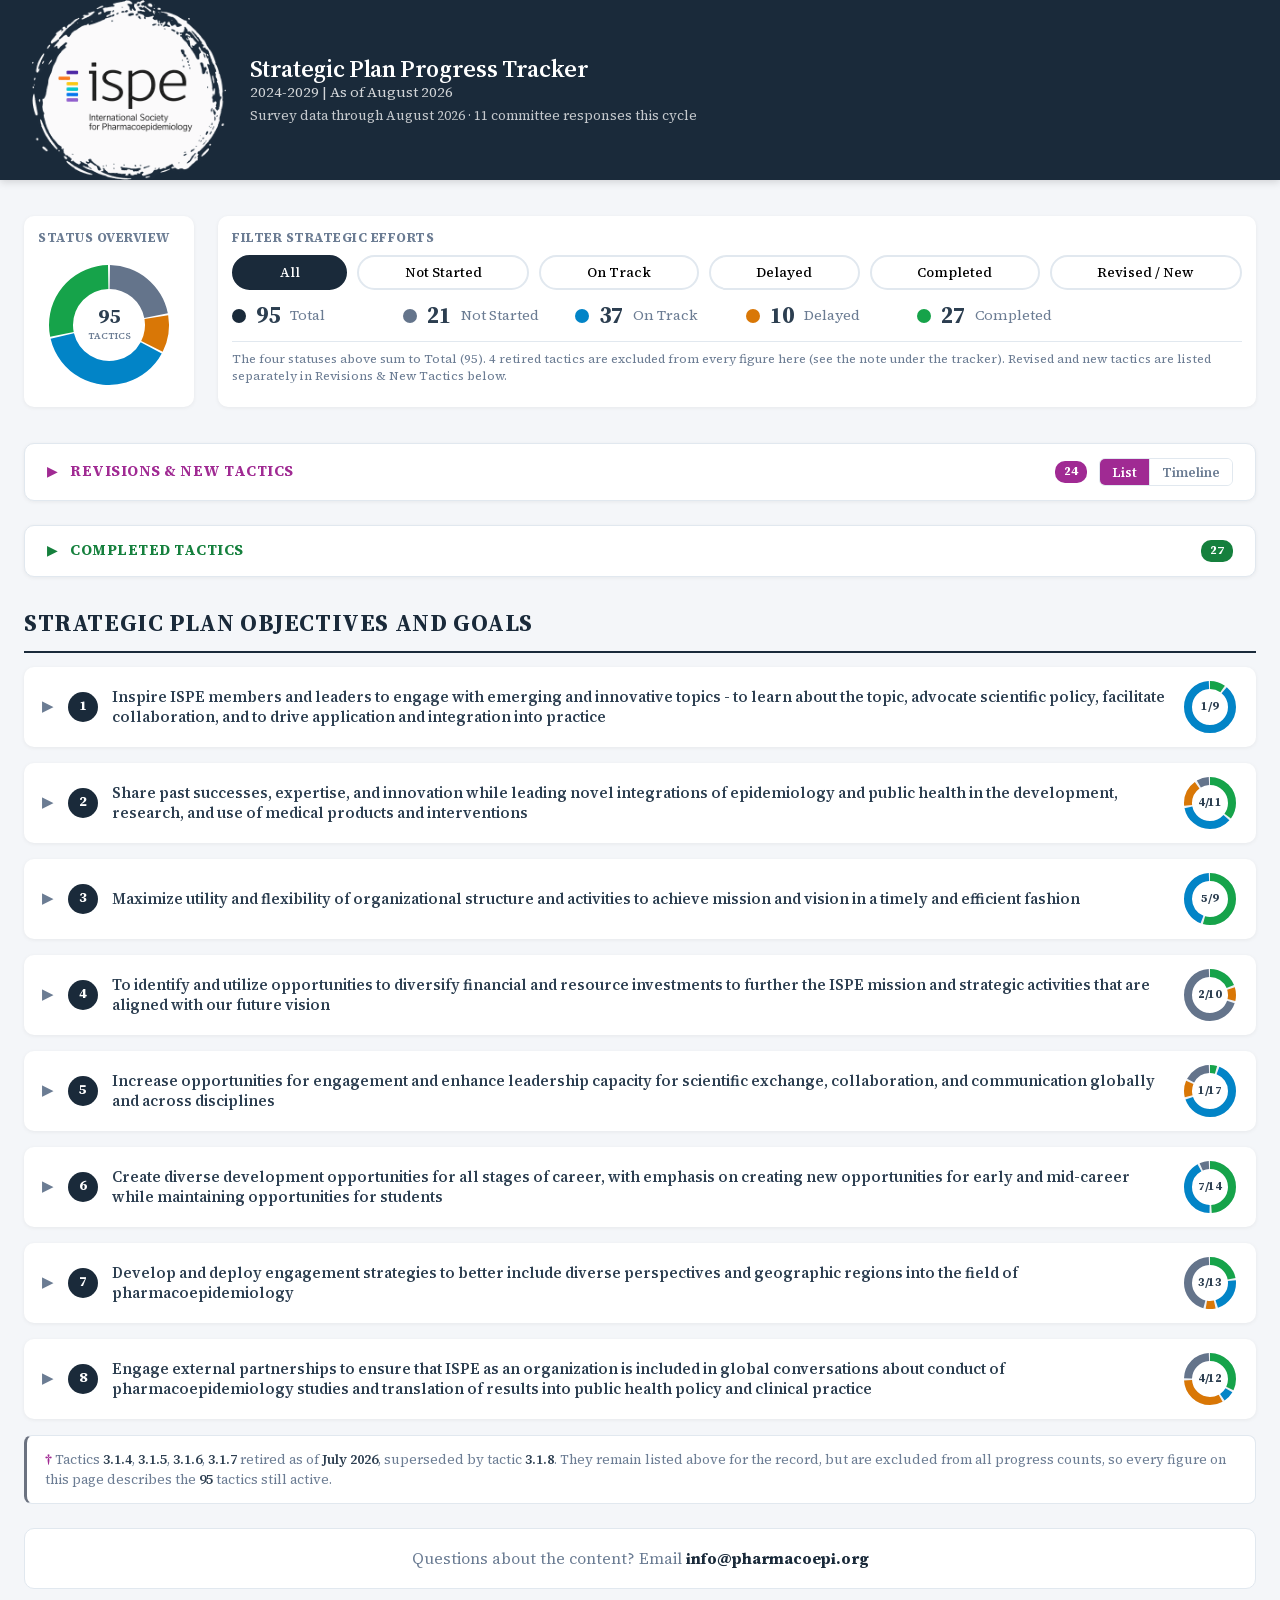
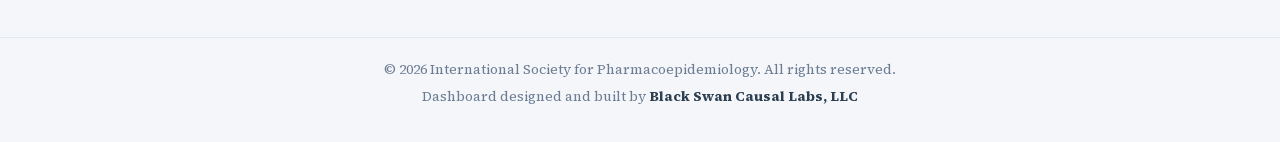
==== index.html @ 8d4cb42e "Reviewer feedback: say "tactics", and stop listing Revised / New as a status Two changes from Daniel" ====
<!DOCTYPE html>
<html lang="en">
<head>
<meta charset="UTF-8">
<meta name="viewport" content="width=device-width, initial-scale=1.0">
<script>
  // Embedded-context detection, deliberately inline and before the stylesheet
  // so the embedded layout never flashes as sticky on first paint.
  //
  // Inside an iframe, position:sticky pins to the IFRAME's viewport rather than
  // the host page. The header plus filter row are ~335px, which is over half of
  // a typical 600px CMS embed — the reader would scroll a ~265px slot with the
  // chrome frozen above it, and hit a scrollbar-inside-a-scrollbar. When
  // embedded we let the page flow normally and let the host page scroll.
  try {
    if (window.self !== window.top) document.documentElement.classList.add('is-embedded');
  } catch (e) {
    // Cross-origin access threw, which itself means we are framed.
    document.documentElement.classList.add('is-embedded');
  }
</script>
<title>ISPE Strategic Plan Progress Tracker</title>
<style>
  /* Source Serif 4 — self-hosted, SIL OFL 1.1 (see fonts/LICENSE.txt).
     Variable weight 400-700 in a single file per subset. Declared with
     unicode-range so the browser fetches latin-ext only if an accented
     character actually appears; current plan content is pure ASCII, so only
     the latin file (119 KB) is ever requested.
     font-display:swap — headings paint immediately in the fallback serif and
     reflow once loaded, rather than blocking first paint. */
  @font-face {
    font-family: 'Source Serif 4';
    font-style: normal;
    font-weight: 400 700;
    font-display: swap;
    src: url('fonts/source-serif-4-latin.woff2') format('woff2');
    unicode-range: U+0000-00FF, U+0131, U+0152-0153, U+02BB-02BC, U+02C6, U+02DA, U+02DC, U+0304, U+0308, U+0329, U+2000-206F, U+20AC, U+2122, U+2191, U+2193, U+2212, U+2215, U+FEFF, U+FFFD;
  }
  @font-face {
    font-family: 'Source Serif 4';
    font-style: normal;
    font-weight: 400 700;
    font-display: swap;
    src: url('fonts/source-serif-4-latin-ext.woff2') format('woff2');
    unicode-range: U+0100-02BA, U+02BD-02C5, U+02C7-02CC, U+02CE-02D7, U+02DD-02FF, U+0304, U+0308, U+0329, U+1D00-1DBF, U+1E00-1E9F, U+1EF2-1EFF, U+2020, U+20A0-20AB, U+20AD-20C0, U+2113, U+2C60-2C7F, U+A720-A7FF;
  }

  :root {
    /* Status palette — validated for colorblind separation and 3:1 contrast on
       white. Not Started is deliberately neutral: it is a null state, not a
       category. Do not re-hue these without re-validating the adjacent pairs. */
    --not-started: #64748b;
    --on-track: #0284c7;
    --delayed: #d97706;
    --completed: #16a34a;
    --changed: #a02a93;

    /* Badge tints — text steps meet 4.5:1 on their own tint. */
    --not-started-ink: #475569; --not-started-tint: #f1f5f9;
    --on-track-ink:    #075985; --on-track-tint:    #e0f2fe;
    --delayed-ink:     #92400e; --delayed-tint:     #fef3c7;
    --completed-ink:   #15803d; --completed-tint:   #dcfce7;

    /* Progress magnitude is a single neutral hue — never the status hues, so
       "70% done" can't be mistaken for "Completed". Slate rather than blue,
       because blue is now On Track. 9.0:1 on white, so it doubles as the
       score text colour. */
    --progress: #334155;
    --progress-track: #e9ecef;

    /* Each OS's own UI face, in the right order — system-ui first so macOS
       gets SF Pro rather than falling through Segoe UI. No webfont: this page
       is opened over file:// as well as HTTP, and a CDN font would fail there
       (and would put a third-party request in front of EU members). */
    --font-sans: system-ui, -apple-system, 'Segoe UI', Roboto, 'Helvetica Neue', Arial, sans-serif;
    /* Serif carries prose — the title, objective titles, goal descriptions.
       Dense data (tables, badges, meta lines, chart text) stays sans, where
       serifs measurably cost legibility at 0.65-0.85rem. */
    --font-serif: 'Source Serif 4', Georgia, 'Times New Roman', serif;
    --bg: #f4f6f9;
    --card-bg: #ffffff;
    --text: #2c3e50;
    --text-light: #6b7c93;
    --border: #e1e8ef;
    --header-bg: #1a2a3a;
  }

  * { margin: 0; padding: 0; box-sizing: border-box; }

  /* Global size lift. Everything downstream is in rem, so raising the root
     scales the whole page ~6% without touching individual rules. Headings then
     get a steeper step on top of this — a uniform bump alone makes everything
     bigger while leaving the hierarchy just as flat. */
  html { font-size: 17px; }
  @media (max-width: 640px) { html { font-size: 16px; } }

  body {
    font-family: var(--font-serif);
    background: var(--bg);
    color: var(--text);
    line-height: 1.5;
    -webkit-font-smoothing: antialiased;
    text-rendering: optimizeLegibility;
  }

  /* Form controls don't inherit the page face by default. */
  button, input, select, textarea { font-family: inherit; }

  /* Tabular figures only where numbers stack into a vertical column and must
     align — scores, stat rows, ring percentages. The donut's centre figure is
     deliberately left proportional: it is a standalone hero number, not a
     column, and proportional figures are better spaced at that size. */
  .goal-score,
  .ring-label,
  .legend-count,
  .obj-progress-label,
  .summary-inline .stat .num { font-variant-numeric: tabular-nums; }

  /* Source Serif 4 runs on the whole page. Two compensations follow from that:
     its lowercase sits a touch smaller than the system sans at the same
     nominal size, and serif strokes thin out fastest in the smallest labels —
     so the sub-0.8rem tier is nudged up and given a little more line-height
     and tracking to keep the counters open. */
  /* Heading scale. The old ramp was compressed — the page title sat at 1.55rem
     while goal text sat at 1.0rem, barely a 1.5x step, so nothing read as a
     heading. These steps roughly follow a major-third ramp and give each level
     a visible jump over the one below it. */
  .header-text h1 { font-size: 2.05rem; font-weight: 700; letter-spacing: -0.015em; line-height: 1.15; }
  .obj-title { font-size: 1.2rem; font-weight: 600; line-height: 1.35; }
  .goal-desc { font-size: 1.06rem; font-weight: 600; line-height: 1.4; }
  .section-heading { font-size: 1.4rem; }

  .goal-meta,
  .tactics-table { font-size: 0.88rem; line-height: 1.45; }
  .tactics-table th,
  .summary-card .label,
  .chart-card h3,
  .filter-card h3 { font-size: 0.78rem; letter-spacing: 0.6px; }
  .goal-meta { font-size: 0.78rem; }
  .status-badge { font-size: 0.79rem; }
  .tactic-id { font-size: 0.85rem; }

  /* Header */
  .header {
    background-color: var(--header-bg);
    background-image:
      linear-gradient(90deg, rgba(26,42,58,0.92) 0%, rgba(26,42,58,0.65) 45%, rgba(26,42,58,0.35) 100%),
      url("banner picture.jpg");
    background-size: cover;
    background-position: center right;
    background-repeat: no-repeat;
    color: white;
    /* No vertical padding: the emblem is what sets the header's height, so the
       brushed ring meets the top and bottom edges instead of floating inside
       them. Horizontal padding still applies. */
    padding: 0 32px;
    display: flex;
    align-items: center;
    gap: 24px;
    box-shadow: 0 2px 8px rgba(0,0,0,0.15);
    position: sticky;
    top: 0;
    z-index: 100;
  }
  /* The emblem is a transparent PNG and deliberately has no white backing —
     the ring itself is the shape, and a white chip behind it would erase the
     effect entirely. display:block removes the inline-baseline gap that would
     otherwise stop it sitting flush. */
  .header img { height: 180px; display: block; }
  .header-text h1 { font-size: 1.4rem; font-weight: 600; }
  .header-text p { font-size: 0.85rem; opacity: 0.8; }
  .goal.flash { animation: goalFlash 1.6s ease; }
  @keyframes goalFlash {
    0%, 100% { box-shadow: 0 0 0 0 rgba(217,119,6,0); }
    20% { box-shadow: 0 0 0 4px rgba(217,119,6,0.55); }
  }
  @media (prefers-reduced-motion: reduce) {
    *, *::before, *::after {
      animation-duration: 0.01ms !important;
      animation-iteration-count: 1 !important;
      transition-duration: 0.01ms !important;
    }
  }


  .container { max-width: 1400px; margin: 0 auto; padding: 24px; }

  /* Summary Cards */
  .summary-row {
    display: grid;
    grid-template-columns: repeat(auto-fit, minmax(150px, 1fr));
    gap: 16px;
    margin-bottom: 24px;
  }
  .summary-card {
    background: var(--card-bg);
    border-radius: 10px;
    padding: 16px 20px;
    text-align: center;
    box-shadow: 0 1px 4px rgba(0,0,0,0.06);
    border-top: 4px solid var(--border);
    transition: transform 0.15s;
  }
  .summary-card:hover { transform: translateY(-2px); }
  .summary-card.not-started { border-top-color: var(--not-started); }
  .summary-card.on-track { border-top-color: var(--on-track); }
  .summary-card.delayed { border-top-color: var(--delayed); }
  .summary-card.completed { border-top-color: var(--completed); }
  .summary-card.changed { border-top-color: var(--changed); }
  .summary-card .count { font-size: 2rem; font-weight: 700; }
  .summary-card .label { font-size: 0.75rem; color: var(--text-light); text-transform: uppercase; letter-spacing: 0.5px; margin-top: 4px; }
  /* Inline summary stats inside the filter card */
  /* One responsive row rather than two stretched columns. The old
     `repeat(2, auto)` let each column expand to ~540px while its content was
     only ~230px, which is where the card's dead space came from. auto-fit
     reflows 6-across on desktop down to 2-across on a phone. */
  .summary-inline {
    display: grid;
    grid-template-columns: repeat(auto-fit, minmax(148px, 1fr));
    gap: 12px 18px;
    align-content: start;
  }
  .summary-inline .stat {
    display: flex;
    align-items: center;
    gap: 10px;
    color: var(--text);
    white-space: nowrap;
  }
  .summary-inline .stat .dot {
    width: 14px; height: 14px; border-radius: 50%;
    flex-shrink: 0;
  }
  .summary-inline .stat .num { font-weight: 700; font-size: 1.35rem; line-height: 1; }
  .summary-inline .stat .lbl { color: var(--text-light); font-size: 0.85rem; }
  .summary-inline .stat.overlay .lbl { font-style: italic; }
  .sn-star { color: var(--changed); font-weight: 700; }
  .summary-inline .summary-note {
    grid-column: 1 / -1;
    font-size: 0.72rem;
    color: var(--text-light);
    line-height: 1.4;
    border-top: 1px solid var(--border);
    padding-top: 8px;
    margin-top: 2px;
    white-space: normal;
    /* No max-width: the note spans the full card so it lands in two lines
       rather than stacking into a narrow three-line column. */
  }
  .summary-card.not-started .count { color: var(--not-started); }
  .summary-card.on-track .count { color: var(--on-track); }
  .summary-card.delayed .count { color: var(--delayed); }
  .summary-card.completed .count { color: var(--completed); }
  .summary-card.changed .count { color: var(--changed); }

  /* Chart + Filter row */
  .chart-filter-row {
    display: grid;
    grid-template-columns: 170px 1fr;
    gap: 24px;
    margin-bottom: 24px;
    position: sticky;
    top: 120px;
    z-index: 50;
    background: var(--bg);
    padding: 12px 0;
  }
  @media (max-width: 640px) {
    .chart-filter-row { position: static; padding: 0; }
  }
  .chart-card, .filter-card {
    background: var(--card-bg);
    border-radius: 10px;
    padding: 12px 14px;
    box-shadow: 0 1px 4px rgba(0,0,0,0.06);
  }
  .chart-card h3, .filter-card h3 {
    font-size: 0.75rem;
    text-transform: uppercase;
    letter-spacing: 0.5px;
    color: var(--text-light);
    margin-bottom: 8px;
  }
  canvas#statusChart { max-width: 140px; margin: 0 auto; display: block; }
  .chart-legend { margin-top: 16px; display: flex; flex-direction: column; gap: 6px; }
  .legend-item { display: flex; align-items: center; gap: 8px; font-size: 0.8rem; }
  .legend-dot { width: 12px; height: 12px; border-radius: 3px; flex-shrink: 0; }
  .legend-label { flex: 1; color: var(--text); }
  .legend-count { font-weight: 700; min-width: 24px; text-align: right; }

  /* Filters */
  /* The six pills stretch to fill the row, so they line up with the six stat
     columns below them instead of huddling at the left edge. */
  .filter-row {
    display: flex;
    flex-wrap: wrap;
    gap: 10px;
    align-items: center;
  }
  .filter-row .filter-btn {
    flex: 1 1 auto;
    text-align: center;
    white-space: nowrap;
  }
  .filter-btn {
    padding: 6px 14px;
    border-radius: 20px;
    border: 2px solid var(--border);
    background: white;
    cursor: pointer;
    font-size: 0.8rem;
    font-weight: 500;
    transition: all 0.2s;
  }
  .filter-btn:hover { border-color: #aaa; }
  .filter-btn.active { color: white; }
  .filter-btn.active[data-status="all"] { background: var(--header-bg); border-color: var(--header-bg); }
  /* Active pills use a darker step than the chart marks: white label text needs
     4.5:1, while the marks themselves only need 3:1 as graphical objects. */
  .filter-btn.active[data-status="Not Started"] { background: #64748b; border-color: #64748b; }
  .filter-btn.active[data-status="In Progress - On Track"] { background: #036ba1; border-color: #036ba1; }
  .filter-btn.active[data-status="In Progress - Delayed"] { background: #b45309; border-color: #b45309; }
  .filter-btn.active[data-status="Completed"] { background: #15803d; border-color: #15803d; }
  .filter-btn:focus-visible { outline: 2px solid var(--progress); outline-offset: 2px; }
  .filter-btn.active[data-status="Revised"] { background: var(--changed); border-color: var(--changed); }

  .search-box {
    padding: 8px 14px;
    border: 2px solid var(--border);
    border-radius: 8px;
    font-size: 0.85rem;
    width: 260px;
    outline: none;
    transition: border-color 0.2s;
  }
  .search-box:focus { border-color: var(--progress); }

  /* Objectives */
  .objective {
    background: var(--card-bg);
    border-radius: 10px;
    margin-bottom: 16px;
    box-shadow: 0 1px 4px rgba(0,0,0,0.06);
    overflow: hidden;
    transition: transform 0.18s ease, box-shadow 0.18s ease;
  }
  .objective:hover {
    transform: translateY(-2px);
    box-shadow: 0 6px 16px rgba(0,0,0,0.10);
  }
  /* Hoverable card lift — also used by Revised/New cards */
  .hover-lift {
    transition: transform 0.18s ease, box-shadow 0.18s ease;
  }
  .hover-lift:hover {
    transform: translateY(-2px);
    box-shadow: 0 6px 16px rgba(0,0,0,0.10);
  }
  .objective-header {
    padding: 12px 18px;
    cursor: pointer;
    display: flex;
    align-items: center;
    gap: 14px;
    user-select: none;
    transition: background 0.15s;
  }
  .objective-header:hover { background: #f8f9fb; }
  .obj-chevron {
    font-size: 0.9rem;
    transition: transform 0.25s;
    color: var(--text-light);
    flex-shrink: 0;
  }
  .objective.open .obj-chevron { transform: rotate(90deg); }
  .obj-number {
    background: var(--header-bg);
    color: white;
    width: 30px;
    height: 30px;
    border-radius: 50%;
    display: flex;
    align-items: center;
    justify-content: center;
    font-weight: 700;
    font-size: 0.8rem;
    flex-shrink: 0;
  }
  .obj-title { font-weight: 600; font-size: 0.88rem; flex: 1; line-height: 1.35; }
  .obj-ring { flex-shrink: 0; width: 56px; height: 56px; position: relative; }
  .obj-ring svg { width: 100%; height: 100%; transform: rotate(-90deg); }
  .obj-ring .ring-label {
    position: absolute; inset: 0;
    display: flex; align-items: center; justify-content: center;
    /* Holds a fraction now ("4/13"), which is wider than the old "31%". */
    font-size: 0.66rem; font-weight: 700; color: var(--text);
    letter-spacing: -0.01em;
  }
  .obj-progress-wrap {
    display: flex;
    align-items: center;
    gap: 10px;
    flex-shrink: 0;
  }
  .obj-progress-bar {
    width: 120px;
    height: 8px;
    background: #e9ecef;
    border-radius: 4px;
    overflow: hidden;
  }
  .obj-progress-fill {
    height: 100%;
    border-radius: 4px;
    transition: width 0.4s ease;
  }
  .obj-progress-label { font-size: 0.8rem; font-weight: 600; color: var(--text-light); min-width: 36px; text-align: right; }
  .obj-status-pills { display: flex; gap: 4px; flex-shrink: 0; }
  .mini-pill {
    width: 8px;
    height: 8px;
    border-radius: 50%;
  }

  .objective-body { display: none; padding: 0 24px 20px; }
  .objective.open .objective-body { display: block; }

  /* Goals */
  .goal {
    border: 1px solid var(--border);
    border-radius: 8px;
    margin-bottom: 12px;
    overflow: hidden;
    transition: transform 0.18s ease, box-shadow 0.18s ease;
  }
  .goal:hover {
    transform: translateY(-2px);
    box-shadow: 0 4px 12px rgba(0,0,0,0.08);
  }
  .goal-header {
    padding: 14px 18px;
    cursor: pointer;
    display: grid;
    grid-template-columns: auto 1fr auto;
    grid-template-rows: auto auto;
    column-gap: 14px;
    row-gap: 4px;
    background: #fafbfc;
    user-select: none;
    transition: background 0.15s;
  }
  .goal-header:hover { background: #f0f2f5; }
  .goal-chevron {
    font-size: 0.8rem;
    transition: transform 0.25s;
    color: var(--text-light);
    grid-row: 1 / span 2;
    align-self: center;
  }
  .goal.open .goal-chevron { transform: rotate(90deg); }
  .goal-id {
    font-weight: 800;
    font-size: 1.05rem;
    color: var(--header-bg);
    grid-row: 1 / span 2;
    align-self: center;
    min-width: 44px;
  }
  .goal-desc { font-size: 0.92rem; font-weight: 600; color: var(--text); grid-column: 2; grid-row: 1; }
  .goal-meta {
    grid-column: 2;
    grid-row: 2;
    font-size: 0.72rem;
    color: var(--text-light);
    display: flex;
    flex-wrap: wrap;
    gap: 4px 14px;
  }
  .goal-meta strong { color: var(--text); font-weight: 600; }
  .goal-committee { display: none; } /* legacy */
  .goal-progress-wrap {
    display: flex;
    align-items: center;
    gap: 8px;
    flex-shrink: 0;
    grid-column: 3;
    grid-row: 1 / span 2;
    align-self: center;
  }
  .goal-progress-bar {
    width: 80px;
    height: 6px;
    background: #e9ecef;
    border-radius: 3px;
    overflow: hidden;
  }
  .goal-progress-fill {
    height: 100%;
    border-radius: 3px;
    transition: width 0.4s ease;
  }
  .goal-score { font-size: 0.75rem; font-weight: 600; color: var(--text-light); }

  .goal-body { display: none; }
  .goal.open .goal-body { display: block; }

  /* Tactics Table */
  .tactics-table {
    width: 100%;
    border-collapse: collapse;
    font-size: 0.83rem;
  }
  .tactics-table th {
    text-align: left;
    padding: 10px 14px;
    background: #f4f6f9;
    font-weight: 600;
    font-size: 0.75rem;
    text-transform: uppercase;
    letter-spacing: 0.3px;
    color: var(--text-light);
    border-bottom: 1px solid var(--border);
  }
  .tactics-table td {
    padding: 10px 14px;
    border-bottom: 1px solid #f0f2f5;
    vertical-align: top;
  }
  .tactics-table tr:last-child td { border-bottom: none; }
  .tactic-id { font-weight: 600; white-space: nowrap; color: var(--text-light); }

  /* Status badge (read-only) */
  .status-badge {
    display: inline-block;
    padding: 5px 12px;
    border-radius: 16px;
    border: 2px solid;
    font-size: 0.75rem;
    font-weight: 600;
    white-space: nowrap;
  }
  /* Each badge carries a glyph as well as a hue, so status survives greyscale
     printing, colourblind vision, and forced-colors mode. */
  .status-badge::before {
    content: attr(data-glyph);
    font-weight: 700;
    margin-right: 6px;
    font-size: 0.85em;
  }
  .status-badge.not-started { border-color: var(--not-started); color: var(--not-started-ink); background-color: var(--not-started-tint); }
  .status-badge.on-track    { border-color: var(--on-track);    color: var(--on-track-ink);    background-color: var(--on-track-tint); }
  .status-badge.delayed     { border-color: var(--delayed);     color: var(--delayed-ink);     background-color: var(--delayed-tint); }
  .status-badge.completed   { border-color: var(--completed);   color: var(--completed-ink);   background-color: var(--completed-tint); }

  /* When a tactic was completed. Sits beside the badge rather than inside it:
     the badge's hue, glyph and shape are the validated status encoding and
     must not take on a second job. */
  .completed-when {
    display: block;
    margin-top: 4px;
    font-size: 0.7rem;
    color: var(--text-light);
    font-variant-numeric: tabular-nums;
    white-space: nowrap;
  }

  @media (forced-colors: active) {
    .status-badge { border: 2px solid CanvasText; color: CanvasText; background: Canvas; }
    .legend-dot, .summary-inline .stat .dot { border: 1px solid CanvasText; }
  }

  /* Toast */
  .toast {
    position: fixed;
    bottom: 30px;
    right: 30px;
    background: var(--header-bg);
    color: white;
    padding: 14px 24px;
    border-radius: 8px;
    font-size: 0.85rem;
    box-shadow: 0 4px 16px rgba(0,0,0,0.2);
    transform: translateY(100px);
    opacity: 0;
    transition: all 0.3s ease;
    z-index: 200;
  }
  .toast.show { transform: translateY(0); opacity: 1; }

  /* Retired tactics: superseded by a later tactic. Shown for the record but
     excluded from every progress count - see .retired-note under the tracker. */
  .retired-badge {
    display: inline-block; background: #6b7280; color: #fff;
    font-size: 0.6rem; font-weight: 700; padding: 1px 5px;
    border-radius: 8px; margin-left: 2px; vertical-align: middle;
    letter-spacing: 0.3px; white-space: nowrap;
  }
  tr.tactic-retired td { opacity: 0.7; }
  .retired-note {
    background: #fff; border: 1px solid var(--border);
    border-left: 3px solid #6b7280; border-radius: 8px;
    padding: 13px 18px; margin-bottom: 24px;
    font-size: 0.78rem; line-height: 1.55; color: var(--text-light);
  }
  .retired-note strong { color: var(--text); font-weight: 600; }

  /* Content contact — sits between the last objective and the footer */
  .content-contact {
    text-align: center;
    padding: 18px 16px;
    margin-top: 20px;
    font-size: 0.92rem;
    color: var(--text-light);
    background: var(--card-bg);
    border: 1px solid var(--border);
    border-radius: 10px;
  }
  .content-contact a {
    color: var(--header-bg);
    font-weight: 700;
    text-decoration: none;
  }
  .content-contact a:hover,
  .content-contact a:focus-visible { text-decoration: underline; }

  /* Footer */
  footer {
    text-align: center;
    padding: 22px 16px 34px;
    margin-top: 24px;
    border-top: 1px solid var(--border);
    color: var(--text-light);
    font-size: 0.82rem;
  }
  .footer-copy { margin-bottom: 6px; }
  .footer-credit a {
    color: var(--text);
    font-weight: 700;
    text-decoration: none;
  }
  .footer-credit a:hover,
  .footer-credit a:focus-visible { text-decoration: underline; }

  /* Hidden */
  .hidden { display: none !important; }

  /* Print styles */
  @media print {
    .header-actions, .filter-card, .search-box { display: none; }
    .objective, .goal { break-inside: avoid; }
    .objective.open .objective-body { display: block; }
    .goal.open .goal-body { display: block; }
  }

  /* --- Embedded in an iframe (ISPE site) ---
     Nothing pins. The whole document flows so the host page's own scrollbar
     does the work, which reclaims all 335px of chrome inside the frame and
     avoids a scroll region nested in a scroll region. Requires nothing from
     the host page. The standalone view is unaffected. */
  .is-embedded .header {
    position: static;
  }
  .is-embedded .chart-filter-row {
    position: static;
    padding: 0;
    z-index: auto;
  }

  /* Responsive */
  @media (max-width: 900px) {
    .chart-filter-row { grid-template-columns: 1fr; }
    /* Still flush, just shorter — the emblem keeps setting the height. */
    .header { flex-wrap: wrap; padding: 0 16px; }
    .header img { height: 140px; }
    .obj-progress-wrap, .obj-status-pills { display: none; }
    .goal-committee { display: none; }
    .container { padding: 16px; }
    .search-box { width: 100%; }
  }

  @media (max-width: 640px) {
    /* Below this width the header wraps and the emblem no longer defines the
       height, so flush stops meaning anything — vertical padding comes back. */
    .header { padding: 12px; gap: 12px; position: static; }
    .header img { height: 88px; }
    .header-text h1 { font-size: 1.1rem; }
    .header-text p { font-size: 0.75rem; }
    .container { padding: 12px; }
    .summary-row { grid-template-columns: repeat(2, 1fr); gap: 10px; margin-bottom: 16px; }
    .summary-card { padding: 12px; }
    .summary-card .count { font-size: 1.4rem; }
    .chart-card, .filter-card { padding: 14px; }
    .filter-row { gap: 6px; }
    .filter-btn { padding: 5px 10px; font-size: 0.72rem; }
    .objective-header { padding: 14px 14px; gap: 10px; }
    .obj-number { width: 30px; height: 30px; font-size: 0.8rem; }
    .obj-title { font-size: 0.85rem; }
    .objective-body { padding: 0 12px 14px; }
    .goal-header {
      grid-template-columns: auto 1fr;
      padding: 12px;
      column-gap: 10px;
    }
    .goal-progress-wrap {
      grid-column: 1 / -1;
      grid-row: auto;
      justify-self: start;
      margin-top: 4px;
    }
    .goal-desc { font-size: 0.85rem; }
    /* Stack tactics table rows as cards */
    .tactics-table, .tactics-table tbody, .tactics-table tr, .tactics-table td { display: block; width: 100%; }
    .tactics-table thead { display: none; }
    .tactics-table tr {
      border: 1px solid var(--border);
      border-radius: 8px;
      margin: 10px;
      padding: 10px;
      background: white;
    }
    .tactics-table td {
      border: none;
      padding: 6px 4px;
    }
    .tactics-table td::before {
      content: attr(data-label);
      display: block;
      font-size: 0.65rem;
      text-transform: uppercase;
      letter-spacing: 0.4px;
      color: var(--text-light);
      font-weight: 700;
      margin-bottom: 2px;
    }
    .progress-slider { width: 100%; }
    .modal { padding: 16px; width: 94%; }
    .toast { left: 16px; right: 16px; bottom: 16px; text-align: center; }
  }

  /* --- Mobile optimizations (added) --- */
  @media (max-width: 640px) {
    .filter-summary-grid { grid-template-columns: 1fr !important; }
    .summary-inline { min-width: 0; }
    .summary-inline .summary-note { max-width: 100%; }
    #changes-body, #completed-body { padding-left: 14px !important; padding-right: 14px !important; }
    .at-risk-item { flex-wrap: wrap; }
    .at-risk-group .ar-group-title { flex-wrap: wrap; }
  }
</style>
</head>
<body>


<div class="header">
  <img src="ispe-emblem.png" alt="ISPE — International Society for Pharmacoepidemiology">
  <div class="header-text">
    <h1>Strategic Plan Progress Tracker</h1>
    <p>2024-2029 | As of <span id="asOfDate">February 2026</span></p>
    <p id="surveyStamp" style="font-size: 0.78rem; opacity: 0.75; margin-top: 2px;"></p>
  </div>
</div>

<div class="container">
  <!-- Chart + Filters -->
  <div class="chart-filter-row">
    <div class="chart-card">
      <h3>Status Overview</h3>
      <canvas id="statusChart" width="140" height="140"></canvas>
    </div>
    <div class="filter-card">
      <h3>Filter Strategic Efforts</h3>
      <div class="filter-row">
        <button class="filter-btn active" data-status="all" onclick="setFilter('all', this)">All</button>
        <button class="filter-btn" data-status="Not Started" onclick="setFilter('Not Started', this)">Not Started</button>
        <button class="filter-btn" data-status="In Progress - On Track" onclick="setFilter('In Progress - On Track', this)">On Track</button>
        <button class="filter-btn" data-status="In Progress - Delayed" onclick="setFilter('In Progress - Delayed', this)">Delayed</button>
        <button class="filter-btn" data-status="Completed" onclick="setFilter('Completed', this)">Completed</button>
        <button class="filter-btn" data-status="Revised" onclick="setFilter('Revised', this)">Revised / New</button>
      </div>
      <div style="margin-top: 14px;">
        <div id="summaryRow" class="summary-inline"></div>
      </div>
    </div>
  </div>

  <!-- Revisions & New Tactics (separate from the 4 status enums) -->
  <div id="changesSection"></div>

  <!-- Completed Tactics (collapsible, like Revisions & New Tactics) -->
  <div id="completedSection"></div>

  <!-- Objectives -->
  <h2 class="section-heading" style="font-weight: 700; text-transform: uppercase; letter-spacing: 0.6px; color: var(--header-bg); margin: 28px 0 14px; padding-bottom: 10px; border-bottom: 2px solid var(--header-bg);">Strategic Plan Objectives and Goals</h2>
  <div id="objectivesContainer"></div>

  <!-- Retirement note: explains the dagger on retired tactic rows. -->
  <div id="retiredNote"></div>

  <!-- Content contact: sits after the last objective, above the footer. -->
  <div class="content-contact">
    Questions about the content? Email
    <a href="mailto:info@pharmacoepi.org">info@pharmacoepi.org</a>
  </div>
</div>

<div class="toast" id="toast"></div>

<script>
// ============ DATA ============
// Loaded asynchronously from data.json (produced by csv_to_dashboard_json.py).
// Inline fallback below preserves the prior plan structure if the fetch fails
// (e.g. when the file is opened directly via file:// instead of a web server).
const DEFAULT_DATA = {"metadata":{"title":"ISPE Strategic Plan Progress Tracker","subtitle":"Dashboard Progress of Strategic Plan Objectives","as_of_date":"February 2026","plan_date_range":"2024-2029","organization":"ISPE - International Society for Pharmacoepidemiology","progress_scale":"0-10"},"status_colors":{"Not Started":"#0f9ed4","In Progress - On Track":"#c6c611","In Progress - Delayed":"#ffbf00","Completed":"#4da72d"},"changed_color":"#a02a93","objectives":[{"objective_number":1,"title":"Objective 1","description":"Inspire ISPE members and leaders to engage with emerging and innovative topics - to learn about the topic, advocate scientific policy, facilitate collaboration, and to drive application and integration into practice","goals":[{"goal_id":"1.1","description":"Goal 1.1: Throughout 2024-2029, continue transparent calls for leaders and members to engage in strategic efforts","responsible_committee":"Strategic Planning","progress_score":5,"progress_max":10,"tactics":[{"tactic_id":"1.1.1","description":"Engage ISPE communities and members to lead strategic efforts through a transparent solicitation to all members","status":"In Progress - On Track","notes":"","is_revised":false},{"tactic_id":"1.1.2","description":"Organize joint meetings among leaders of SIGs, RIGs, and other communities as appropriate to promote collaboration in leading strategic efforts","status":"In Progress - On Track","notes":"","is_revised":false},{"tactic_id":"1.1.3","description":"Create opportunities for leadership through a special call for mid-career members","status":"In Progress - On Track","notes":"","is_revised":false},{"tactic_id":"1.1.4","description":"Provide feedback to the ISPE communities and members on all ongoing strategic efforts and the lead groups involved","status":"In Progress - On Track","notes":"","is_revised":false}]},{"goal_id":"1.2","description":"Goal 1.2: Throughout 2025-2029, >50% of plenaries, symposia/workshops at each meeting, webinars, and engagements with collaborating organizations and at least two pre-conference courses per year are related to emerging and innovative topics and/or strategic efforts","responsible_committee":"Education","progress_score":5,"progress_max":10,"tactics":[{"tactic_id":"1.2.1","description":"Solicit a society-wide call for pre-conference course content related to an ISPE strategic effort.","status":"Completed","notes":"","is_revised":false},{"tactic_id":"1.2.2","description":"Develop a plan for plenaries, symposia, and workshops on topics related to strategic efforts at ISPE-sponsored meetings by designating a strategic effort topic within the annual solicitation for plenary topics and listing strategic effort topic(s) as a special area of interest in the call for symposia and workshops.","status":"In Progress - On Track","notes":"","is_revised":true},{"tactic_id":"1.2.3","description":"Leverage ISPE strategic liaisons to develop a webinar with a collaborating organization related to a strategic effort","status":"In Progress - On Track","notes":"","is_revised":false},{"tactic_id":"1.2.4","description":"Develop preconference program that includes courses related to strategic efforts","status":"In Progress - On Track","notes":"","is_revised":true,"is_new_in_plan":true},{"tactic_id":"1.2.5","description":"Solicit webinars related to strategic efforts","status":"In Progress - On Track","notes":"","is_revised":true,"is_new_in_plan":true}]}]},{"objective_number":2,"title":"Objective 2","description":"Share past successes, expertise, and innovation while leading novel integrations of epidemiology and public health in the development, research, and use of medical products and interventions","goals":[{"goal_id":"2.1","description":"Goal 2.1: By 2025, establish a communication plan which emphasizes publicizing achievements aligned with this strategic plan, internal and external to ISPE","responsible_committee":"History & Archives","progress_score":6,"progress_max":10,"tactics":[{"tactic_id":"2.1.1","description":"Reserve and use a designated space within the quarterly newsletter to ISPE members to communicate achievements related to the strategic plan","status":"Completed","notes":"","is_revised":false},{"tactic_id":"2.1.2","description":"Learn from the experience of the History and Archives Committee about how they have highlighted past achievements and how that can be used going forward for this plan","status":"In Progress - On Track","notes":"","is_revised":false},{"tactic_id":"2.1.3","description":"Provide annual updates to membership through presentations at the annual and regional ISPE meetings (via Presidential address or organized symposia). These presentations can highlight major achievements from the strategic plan","status":"In Progress - On Track","notes":"","is_revised":false},{"tactic_id":"2.1.4","description":"Leverage existing strategic partnerships to disseminate achievements related to this strategic plan (e.g., through conference presentatins/symposia, joint publications, etc.)","status":"In Progress - On Track","notes":"","is_revised":false},{"tactic_id":"2.1.5","description":"Organize an ongoing special collection in PDS to highlight relevant strategic plan achievements throughout the year","status":"In Progress - Delayed","notes":"","is_revised":false},{"tactic_id":"2.1.6","description":"Plan bi-annual LinkedIn spotlights related to achievements for the strategic plan","status":"In Progress - On Track","notes":"","is_revised":false}]},{"goal_id":"2.2","description":"Goal 2.2: By 2029, develop at least 5 position statements from ISPE showcasing expertise and innovation in pharmacoepidemiology","responsible_committee":"Publications & Communications","progress_score":5,"progress_max":10,"tactics":[{"tactic_id":"2.2.1","description":"Develop a subgroup within the ISPE Board that will lead and organize the identification, development, selection, direction, and dissemination of the ISPE position statement initiatives.","status":"In Progress - On Track","notes":"","is_revised":false},{"tactic_id":"2.2.2","description":"Establish an annual call for ISPE Position Statements (within the current ISPE Manuscript Initiative) where ISPE Working Groups could apply for funding that is in line with the strategic plan and relevant to external audiences.","status":"In Progress - On Track","notes":"","is_revised":false},{"tactic_id":"2.2.3","description":"Pursue ISPE endorsement and joint publication between PDS and another relevant journal to expand the reach of the position statements","status":"In Progress - On Track","notes":"","is_revised":false},{"tactic_id":"2.2.4","description":"Create a press release and wider dissemination strategy for ISPE endorsed policy","status":"Not Started","notes":"","is_revised":false},{"tactic_id":"2.2.5","description":"Host one ISPE webinar annually following the publication of ISPE position statements to enhance dissemination","status":"In Progress - On Track","notes":"","is_revised":false}]}]},{"objective_number":3,"title":"Objective 3","description":"Maximize utility and flexibility of organizational structure and activities to achieve mission and vision in a timely and efficient fashion","goals":[{"goal_id":"3.1","description":"Goal 3.1: By 2026, complete a review of the organization structure and activities of ISPE; by 2028, implement any needed modifications to enhance future opportunities to achieve mission and vision","responsible_committee":"Executive","progress_score":4,"progress_max":10,"tactics":[{"tactic_id":"3.1.1","description":"Onboard the new management company and identify major pain points","status":"Completed","notes":"","is_revised":false},{"tactic_id":"3.1.2","description":"Compile a list of ISPE activities noting (a) who is responsible for each activity; (b) timing of each activity; (c) assessment of whether the activity is optimally aligned with the responsible group.","status":"Completed","notes":"","is_revised":false},{"tactic_id":"3.1.3","description":"Develop a more detailed organizational chart, including communication pathways between groups","status":"In Progress - Delayed","notes":"","is_revised":false},{"tactic_id":"3.1.4","description":"Identify gaps (gaps and prioritization analysis), via survey that all community leaders will be invited to contribute; prioritize gaps based on finalized list of gaps.","status":"Not Started","notes":"","is_revised":true},{"tactic_id":"3.1.5","description":"Finalize list of recommended changes and develop outcome indicators for each change","status":"Not Started","notes":"","is_revised":false},{"tactic_id":"3.1.6","description":"Develop a timeline for implementation","status":"Not Started","notes":"","is_revised":false},{"tactic_id":"3.1.7","description":"Successfully implement the needed modifications of the organizational structure","status":"Not Started","notes":"","is_revised":false}]},{"goal_id":"3.2","description":"Goal 3.2: Revised: Implement onboarding for members and leaders to facilitate clear understanding of expectations, provide transparency and information flow, and encourage engagement aligned with ISPE mission, vision, and strategic plan","responsible_committee":"Strategic Planning","progress_score":6,"progress_max":10,"tactics":[{"tactic_id":"3.2.1","description":"Review current onboarding process (e.g., who receives onboarding, timeline during the year and who is responsible for each onboarding, location of onboarding materials)","status":"Completed","notes":"","is_revised":false},{"tactic_id":"3.2.2","description":"Develop central repository for editable onboarding materials for new leaders/strategic liaisons, board members, new members , and FISPEs and SISPEs , accessible throughout the year. Upload non-editable versions of onboarding materials on the ISPE website and in the ISPE meeting App to be accessible by all ISPE members","status":"In Progress - On Track","notes":"","is_revised":true},{"tactic_id":"3.2.3","description":"Identify gaps and potential areas of improvement (e.g., clarify what it means to be on the board, etc.) through review and via feedback from targeted surveys or online questionnaires to collect feedback from ISPE members who recently received onboarding.","status":"In Progress - On Track","notes":"","is_revised":true},{"tactic_id":"3.2.4","description":"Finalize/develop new onboarding material for FISPEs and SISPEs, also considering the feedback received from above surveys.","status":"In Progress - On Track","notes":"","is_revised":true},{"tactic_id":"3.2.5","description":"Develop updated slide decks, as needed, incorporating feedback and addressing identified gaps and areas of improvement on an annual basis","status":"In Progress - On Track","notes":"","is_revised":false},{"tactic_id":"3.2.6","description":"Consider whether it is appropriate for any of (or all) these activities to transition to the management company","status":"Completed","notes":"","is_revised":false}]}]},{"objective_number":4,"title":"Objective 4","description":"To identify and utilize opportunities to diversify financial and resource investments to further the ISPE mission and strategic activities that are aligned with our future vision","goals":[{"goal_id":"4.1","description":"Goal 4.1: By 2029, at least 40% of revenue generation is through channels not yet included in ISPE portfolio","responsible_committee":"Finance","progress_score":3,"progress_max":10,"tactics":[{"tactic_id":"4.1.1","description":"Compile a list of options for additional funding/revenue that other professional societies and organizations allow (e.g., ISPOR, DIA, SER) such as sponsored activities, endowments, grants, etc","status":"In Progress - Delayed","notes":"","is_revised":false},{"tactic_id":"4.1.2","description":"Analyze and use report to determine next steps regarding new channels of funding/revenue","status":"Not Started","notes":"","is_revised":false},{"tactic_id":"4.1.3","description":"Get approval from Board on proposals for new funding channels.","status":"Not Started","notes":"","is_revised":false},{"tactic_id":"4.1.4","description":"Task relevant ISPE committees/communities with implementing","status":"Not Started","notes":"","is_revised":false},{"tactic_id":"4.1.5","description":"Develop a timeline for implementation","status":"Not Started","notes":"","is_revised":false},{"tactic_id":"4.1.6","description":"Successfully implement the new channels","status":"Not Started","notes":"","is_revised":false}]},{"goal_id":"4.2","description":"Goal 4.2: By 2026, improve ISPE technology resources and practices to streamline communication and procedures","responsible_committee":"Executive/Impact","progress_score":4,"progress_max":10,"tactics":[{"tactic_id":"4.2.1","description":"Onboard the new management company and identify major pain points of technology","status":"Completed","notes":"","is_revised":false},{"tactic_id":"4.2.2","description":"Prioritize key technology challenges and develop proposals on the solutions to technology challenges that include proposed budgets. This includes exploring options to improve the online member platform (ISPE exchange) and/or transition to another platform with more capabilities.","status":"In Progress - Delayed","notes":"","is_revised":false},{"tactic_id":"4.2.3","description":"After each technology upgrade/change/solution is implemented, develop metrics that demonstrate measurable improvement","status":"Not Started","notes":"","is_revised":false},{"tactic_id":"4.2.4","description":"Provide a one page document regarding ISPE-wide technology platforms to be used.","status":"In Progress - On Track","notes":"","is_revised":false,"is_new_in_plan":true}]}]},{"objective_number":5,"title":"Objective 5","description":"Increase opportunities for engagement and enhance leadership capacity for scientific exchange, collaboration, and communication globally and across disciplines","goals":[{"goal_id":"5.1","description":"Goal 5.1: Revised Goal: Intentionally incorporate capacity-building within and across ISPE communities, and into all ISPE strategic activities","responsible_committee":"Global Development / Strategic Planning","progress_score":5,"progress_max":10,"tactics":[{"tactic_id":"5.1.1","description":"RIGs, SIGs, and Open Committees will include a breakdown of student and early career professional participation in annual reports","status":"In Progress - On Track","notes":"","is_revised":false},{"tactic_id":"5.1.2","description":"RIGs, SIGs, Committees, Councils will include a breakdown of early career professional participation in annual reports","status":"In Progress - On Track","notes":"","is_revised":false},{"tactic_id":"5.1.3","description":"Create an annual award to ISPE RiGs, SIGs, and Committees that demonstrated successful recruitment and member retention outlined in their annual report to the Board","status":"In Progress - On Track","notes":"","is_revised":false},{"tactic_id":"5.1.4","description":"RIGs, SIGs, Committees, Councils will report detailed updates on their efforts to attract and increase membership among ISPE members, with a focus on capacity-building","status":"In Progress - On Track","notes":"","is_revised":false},{"tactic_id":"5.1.5","description":"Encourage RIGs, SIGs, Committees, Councils to develop targeted outreach campaigns during ISPE's annual meeting to boost participation and recruit new members","status":"In Progress - On Track","notes":"","is_revised":false},{"tactic_id":"5.1.6","description":"Ensure capacity-building requirements are included in strategic effort guidelines and champion responsibilities.","status":"In Progress - On Track","notes":"","is_revised":false},{"tactic_id":"5.1.7","description":"Revise initiative funding proposal guidelines to include capacity- building elements.","status":"In Progress - On Track","notes":"","is_revised":false}]},{"goal_id":"5.2","description":"Goal 5.2: By 2026, establish virtual meeting engagement practices for conferences and ISPE community meetings","responsible_committee":"Sustainability","progress_score":6,"progress_max":10,"tactics":[{"tactic_id":"5.2.1","description":"The P&CC will revise their policies to promote active engagement on social media during ISPE events, e.g., paid ads for annual meeting.","status":"In Progress - On Track","notes":"","is_revised":false},{"tactic_id":"5.2.2","description":"Develop a hybrid component for the annual meeting, ensuring that both in-person and virtual attendees can fully participate in discussions, presentations, and networking opportunities","status":"In Progress - On Track","notes":"","is_revised":false},{"tactic_id":"5.2.3","description":"Create a subcommittee within Meetings Oversight Committee, specifically tasked with identifying and implementing strategies to boost engagement for virtual attendees. The subcommittee will experiment with various formats such as breakout sessions, networking lounges, and live chat rooms to keep virtual attendees engaged","status":"In Progress - On Track","notes":"","is_revised":false},{"tactic_id":"5.2.4","description":"Create virtual discussion fora for members to discuss research papers or other pressing topics throughout the year","status":"In Progress - Delayed","notes":"","is_revised":false},{"tactic_id":"5.2.5","description":"Require all communities to incorporate virtual components into their activities, allowing for distant live participation during ISPE meetings when the IT capacity exists at a reasonable cost and the expenses are affordable to ISPE (the potential negative financial consequence is acceptable to ISPE)","status":"In Progress - On Track","notes":"","is_revised":false}]},{"goal_id":"5.3","description":"Goal 5.3: By 2029, award at least 5 new FISPE to members from Africa, LATAM, and Gulf regions","responsible_committee":"Fellowship & Awards","progress_score":5,"progress_max":10,"tactics":[{"tactic_id":"5.3.1","description":"Recruit at least two FISPE volunteers to mentor candidates from Africa, Latin America, and Gulf regions via RIGs—providing guidance on criteria and applications—and require RIGs to promote the FISPE program to near-eligible members in these regions with clear communication and mentorship to encourage applications","status":"In Progress - Delayed","notes":"","is_revised":false},{"tactic_id":"5.3.2","description":"Encourage RIGs to identify potential FISPE candidates early and work with them to ensure they meet the necessary qualifications through involvement in ISPE activities and leadership roles","status":"In Progress - On Track","notes":"","is_revised":false},{"tactic_id":"5.3.3","description":"Ensure that the FISPE criteria, application guidelines, and related policies are translated into key languages spoken in Africa, LATAM, and the Gulf regions","status":"Not Started","notes":"","is_revised":false},{"tactic_id":"5.3.4","description":"Explore the possibility of customized or reduced fees for ISPE annual meetings and memberships for members from Low-Income and Lower-Middle Income Economies defined by World Bank. Create a discount option for membership when five or more new members from the same region join ISPE together","status":"Completed","notes":"","is_revised":false},{"tactic_id":"5.3.5","description":"Ask the Membership Committee and the Student Council to form a subcommittee focused on the engagement and recruitment of members from underrepresented regions, particularly in Africa, LATAM, and the Gulf. This subcommittee will develop strategies to attract new members from these regions and ensure their long-term involvement in ISPE activities, including support for FISPE candidacies","status":"Not Started","notes":"","is_revised":false}]}]},{"objective_number":6,"title":"Objective 6","description":"Create diverse development opportunities for all stages of career, with emphasis on creating new opportunities for early and mid-career while maintaining opportunities for students","goals":[{"goal_id":"6.1","description":"Goal 6.1: Revised Goal: Establish a FISPE pledge framework that encourages engagement and deepens commitment to advancing society's mission, vision, and values","responsible_committee":"Strategic Planning","progress_score":6,"progress_max":10,"tactics":[{"tactic_id":"6.1.1","description":"Generate an initial list of opportunities for FISPE engagement based on historical data and input from ISPE Community Leaders. The list should include specific details on time and level of commitment.","status":"Completed","notes":"","is_revised":true},{"tactic_id":"6.1.2","description":"Survey FISPEs to collect feedback on the proposed list (see Tactic 6.1.1) and finalize list of opportunities for engagement","status":"In Progress - On Track","notes":"","is_revised":false},{"tactic_id":"6.1.3","description":"Focus groups with FISPEs to gather more detailed feedback and plan for implementation.","status":"In Progress - On Track","notes":"","is_revised":true},{"tactic_id":"6.1.4","description":"Develop communication strategies to engage FISPEs- include plan, communication of expectations, and implementation of the pledge framework for FISPE engagement.","status":"In Progress - On Track","notes":"","is_revised":true},{"tactic_id":"6.1.5","description":"Update the opportunities pathway to include additional information for ISPE members, including FISPEs to become actively engaged","status":"In Progress - On Track","notes":"","is_revised":false},{"tactic_id":"6.1.6","description":"Create a standardized process for streamlined communication of need for FISPE engagement from ISPE communities","status":"Not Started","notes":"","is_revised":false,"is_new_in_plan":true},{"tactic_id":"6.1.7","description":"Evaluate the implementation of the FISPE engagement plan","status":"Not Started","notes":"","is_revised":true},{"tactic_id":"6.1.8","description":"Build recognition framework to celebrate FISPE engagement","status":"Not Started","notes":"","is_revised":false,"is_new_in_plan":true}]},{"goal_id":"6.2","description":"Goal 6.2: By 2025, identify opportunities for increasing engagement in ISPE by career stage","responsible_committee":"Membership","progress_score":8,"progress_max":10,"tactics":[{"tactic_id":"6.2.1","description":"Update the opportunities pathway to include additional information for all ISPE members to become actively engaged","status":"In Progress - On Track","notes":"","is_revised":false},{"tactic_id":"6.2.2","description":"Assess success of the initial (2024-2025) pilot peer mentoring program through a pre- and post-evaluation survey of participants","status":"Completed","notes":"","is_revised":false},{"tactic_id":"6.2.3","description":"Plan for full implementation of the peer mentoring program (2025-2026 and beyond) informed by the feedback received from earlier participants","status":"Completed","notes":"","is_revised":false},{"tactic_id":"6.2.4","description":"Provide opportunities for in-person networking during ISPE sponsored mtgs to increase engagement for early career, mid-career, and senior members of the Society (can be developed around existing programs: Mentor Match, Peer Mentoring, FISPE engagement)","status":"Completed","notes":"","is_revised":false},{"tactic_id":"6.2.5","description":"Capitalizing on the existing ISPE mentoring program: proposal for a new ISPE award for mentorship excellence","status":"Completed","notes":"","is_revised":false},{"tactic_id":"6.2.6","description":"Develop a formal leadership development program for emerging leaders, including workshops, webinars, and shadowing opportunities with current ISPE leaders, ensuring a sustainable pipeline of capable future leaders for ISPE committees (RIGs, SIGs, Committees, Councils","status":"In Progress - On Track","notes":"","is_revised":false}]}]},{"objective_number":7,"title":"Objective 7","description":"Develop and deploy engagement strategies to better include diverse perspectives and geographic regions into the field of pharmacoepidemiology","goals":[{"goal_id":"7.1","description":"Goal 7.1: By 2025, update strategy for ISPE meetings: (a) Modify Annual Meeting location parameters; (b) Designate funding and calendarization for regional meetings; (c) Designate track at Annual Meeting for regional interests","responsible_committee":"Scientific Meetings Oversight","progress_score":4,"progress_max":10,"tactics":[{"tactic_id":"7.1.1","description":"Propose a new ISPE annual meeting calendar, considering globalization","status":"Completed","notes":"","is_revised":false},{"tactic_id":"7.1.2","description":"Designate a track for regional interests at ISPE annual meeting","status":"In Progress - On Track","notes":"","is_revised":false},{"tactic_id":"7.1.3","description":"Initiate a formal process for submitting regional meeting proposals, including feedback to the submitters","status":"Completed","notes":"","is_revised":false},{"tactic_id":"7.1.4","description":"Collaborate with regional pharmaceutical societies, universities, and governmental health bodies to expand outreach and ensure local relevance","status":"Not Started","notes":"","is_revised":false},{"tactic_id":"7.1.5","description":"Enhance assessment at the end of each regional meeting to guarantee success and avoid greater financial loss and share information with Board/Exec. Propose a standardized evaluation framework to be used.","status":"Not Started","notes":"","is_revised":false},{"tactic_id":"7.1.6","description":"Compare ISPE's regional meetings with similar organizations (e.g., ISPOR, ISOP) to identify opportunities for improvement and Innovation with an annual cadence and feedback to the Board/Exec","status":"Not Started","notes":"","is_revised":false},{"tactic_id":"7.1.7","description":"Explore opportunities to offer CE credits or certifications for attendees, making regional meetings more attractive to healthcare professionals","status":"In Progress - Delayed","notes":"","is_revised":false}]},{"goal_id":"7.2","description":"Goal 7.2: By 2029, increase (a) Number of new members who do not have degree in epidemiology, (b) Number of members who study medical interventions/products other than medicines, and (c) Number of members outside of North America or Europe by at least 20% each","responsible_committee":"Development","progress_score":0,"progress_max":10,"tactics":[{"tactic_id":"7.2.1","description":"Raise awareness of ISPE and the opportunities ISPE offers around the globe, e.g. through webinars at national/regional level in local language and information at conferences related to the field (e.g. leverage liaisons)","status":"Not Started","notes":"","is_revised":false},{"tactic_id":"7.2.2","description":"Ensure that the ISPE Annual Meeting and regional conferences feature specific sessions and tracks dedicated to all medical interventions and to professionals from emerging markets.","status":"Not Started","notes":"","is_revised":false},{"tactic_id":"7.2.3","description":"Offer the possibility to become a member or renew membership in all ISPE meetings.","status":"Not Started","notes":"","is_revised":false},{"tactic_id":"7.2.4","description":"Establish a membership incentive program for existing members to refer new members from all medical interventions or from underrepresented geographic regions (specify)","status":"Not Started","notes":"","is_revised":false},{"tactic_id":"7.2.5","description":"Leverage the expertise of FISPEs to act as ambassadors in regions where ISPE membership is low.","status":"Not Started","notes":"","is_revised":false},{"tactic_id":"7.2.6","description":"Develop formal partnerships with organizations that focus on medical interventions (to be specified).","status":"Not Started","notes":"","is_revised":false}]}]},{"objective_number":8,"title":"Objective 8","description":"Engage external partnerships to ensure that ISPE as an organization is included in global conversations about conduct of pharmacoepidemiology studies and translation of results into public health policy and clinical practice","goals":[{"goal_id":"8.1","description":"Goal 8.1: Revised Goal: Develop and implement plan to increase advocacy globally that accounts for differing context and needs","responsible_committee":"Public Policy","progress_score":1,"progress_max":10,"tactics":[{"tactic_id":"8.1.1","description":"Establish a working group to develop and implement a plan to oversee engagement with strategic liaisons, increase advocacy and interactions with external partners globally. Working group will report to the Exec (in lieu of Board) and to Board twice per year (April & August).","status":"In Progress - On Track","notes":"","is_revised":false},{"tactic_id":"8.1.2","description":"Initiation of an audit, gap and needs analysis of ISPEs ongoing global partnership activities and identify relevant partners for the society. This will align with existing partnerships to evaluate value and ensure adoption of processes.","status":"Not Started","notes":"","is_revised":false},{"tactic_id":"8.1.3","description":"Development of plan for society to increase global strategic partnerships. The developed plan will consider i) a partnership model for each category of partner (e.g. medical society, patient advocacy groups) ii) a communications plan to ensure increased communication within and beyond the society on partnership activities, including utilizing social media, newsletters and the ISPE website. An external partner’s page on the ISPE website is recommended to advertise current partners and facilitate contact details for requests directly to the society from new partners.","status":"Not Started","notes":"","is_revised":false},{"tactic_id":"8.1.4","description":"Implementation of plan; Clear objectives and roadmap will be set. Select key partners in currently underrepresented regions or subregions to test/pilot strategies. Progress will be tracked through regular monitoring of efforts. Feedback mechanism will be established from external partners.","status":"Not Started","notes":"","is_revised":false}]},{"goal_id":"8.2","description":"Goal 8.2: Complete at least one activity each year (2025-2029) that is aligned with ISPE mission, vision, and strategic efforts in at least 90% of ongoing external partnerships","responsible_committee":"Executive","progress_score":5,"progress_max":10,"tactics":[{"tactic_id":"8.2.1","description":"A ‘Strategic Liaison pack’ with relevant materials and guidelines etc. (ISPE slide deck, rules on using logo’s, a social media cheat sheet etc.).","status":"Completed","notes":"","is_revised":false},{"tactic_id":"8.2.2","description":"Training provision. i) Provide training on advocacy, outreach and engaging with policy makers for strategic liaisons. ii) ii) Upskilling of the wider society on engagement and advocacy, providing training via webinars, workshops etc.","status":"In Progress - On Track","notes":"","is_revised":false},{"tactic_id":"8.2.3","description":"Consider opportunities at ISPE meetings to invite and include global external partners (symposia, workshops, pre-conference courses etc), subject to approval by the Exec.","status":"Not Started","notes":"","is_revised":false},{"tactic_id":"8.2.4","description":"Consider opportunities for liaisons to attend external meetings/ conferences to present e.g. on behalf of ISPE globally","status":"In Progress - On Track","notes":"","is_revised":false},{"tactic_id":"8.2.5","description":"Encouragement of ISPE sponsored manuscripts to include identified external partners and thus in these instances, consideration of non-ISPE members (as coauthors), where appropriate. Review of ISPE sponsored manuscript guidelines and identification of topics required to consider the above.","status":"Not Started","notes":"","is_revised":false},{"tactic_id":"8.2.6","description":"Identify a strategic liaison champion. This may be 2- 3 board members (with Exec sponsor) or other relevant champions e.g. FISPE","status":"Completed","notes":"","is_revised":false},{"tactic_id":"8.2.7","description":"Ensure appropriate reporting mechanisms in place for monitoring activities with liaisons and partners. Reporting will continue to the board (as per current guidelines) and to champion(s), and Exec. Champions will provide support & guidance to liaisons for integration of activities into ISPE’s mission & strategic efforts","status":"Completed","notes":"","is_revised":false},{"tactic_id":"8.2.8","description":"Increased dissemination of information on external partnerships and how to get involved. The establishment of an award mechanism to recognize the sustained work of strategic liaisons e.g. recognition and promotion of activities as part of FISPE recognition and sustained status and consideration of a specific award.","status":"In Progress - On Track","notes":"","is_revised":false}]}]}]};

let data = JSON.parse(JSON.stringify(DEFAULT_DATA));
let currentFilter = 'all';

// ============ HTML ESCAPING ============
// Survey free-text (descriptions, notes, submitter names) reaches these pages
// from respondent input via csv_to_dashboard_json.py, and is rendered with
// innerHTML. Without escaping, a crafted survey answer executes as markup.
// Handles attribute contexts too, hence the quote entities.
function esc(v) {
  if (v === null || v === undefined) return '';
  return String(v).replace(/[&<>"']/g, function (c) {
    return { '&': '&amp;', '<': '&lt;', '>': '&gt;', '"': '&quot;', "'": '&#39;' }[c];
  });
}

let searchTerm = '';

// ============ STATUS ENCODING ============
// The dashboard owns its status palette rather than inheriting whatever hex
// values happen to sit in data.json. The previous pair (#c6c611 On Track /
// #ffbf00 Delayed) measured ΔE 0.8 under protanopia — indistinguishable — and
// every value sat under 3:1 on white. These are validated: worst adjacent pair
// ΔE 16.8 protan, all four ≥ 3:1. Re-validate before changing any of them.
const STATUS_COLORS = {
  'Not Started':            '#64748b',
  'In Progress - On Track': '#0284c7',
  'In Progress - Delayed':  '#d97706',
  'Completed':              '#16a34a',
};

// Secondary encoding: green↔amber sits at ΔE 6.2 protan, which is only
// acceptable alongside a non-colour channel. These glyphs are that channel.
const STATUS_GLYPH = {
  'Not Started':            '○',
  'In Progress - On Track': '▶',
  'In Progress - Delayed':  '!',
  'Completed':              '✓',
};

// Ring/donut draw order. Deliberately NOT the semantic order: it keeps the
// green Completed segment from ever touching the amber Delayed segment, which
// is the one adjacency that fails colourblind separation.
const STATUS_DRAW_ORDER = ['Completed', 'In Progress - On Track', 'In Progress - Delayed', 'Not Started'];

function applyStatusPalette() {
  data.status_colors = Object.assign({}, data.status_colors, STATUS_COLORS);
  if (!data.changed_color) data.changed_color = '#a02a93';
}

// When data.json cannot be read we fall back to the inline DEFAULT_DATA, which
// renders a complete, plausible and WRONG dashboard - nothing about it looks
// broken, and the console warning this used to rely on is seen by nobody. The
// failure therefore has to announce itself on the page. The date is read from
// the snapshot itself so this stays honest if DEFAULT_DATA is ever refreshed.
function showStaleDataBanner(reason) {
  const when = (DEFAULT_DATA.metadata && DEFAULT_DATA.metadata.as_of_date) || 'an earlier cycle';
  const el = document.createElement('div');
  el.setAttribute('role', 'alert');
  el.style.cssText = 'position:sticky;top:0;z-index:9999;background:#b91c1c;color:#fff;'
    + 'padding:12px 22px;font-size:0.85rem;line-height:1.5;box-shadow:0 2px 8px rgba(0,0,0,0.25);';
  el.innerHTML = '<strong>These figures are out of date &mdash; do not use them.</strong> '
    + 'Live data could not be loaded because ' + esc(reason) + '. '
    + 'What is shown below is a built-in snapshot from <strong>' + esc(when) + '</strong>. '
    + 'Open this page through a web server (<code style="background:rgba(255,255,255,0.2);'
    + 'padding:1px 5px;border-radius:3px;">python3 -m http.server</code>) to see current data.';
  document.body.prepend(el);
}

// ============ INIT ============
async function init() {
  let loadFailure = null;
  try {
    const resp = await fetch('data.json', { cache: 'no-store' });
    if (resp.ok) {
      data = await resp.json();
    } else {
      loadFailure = 'the server returned ' + resp.status + ' for data.json';
    }
  } catch (e) {
    loadFailure = 'the page was opened directly from disk (file://) instead of through a web server';
    console.warn('Could not fetch data.json.', e);
  }
  if (loadFailure) showStaleDataBanner(loadFailure);
  applyStatusPalette();
  if (data.metadata && data.metadata.as_of_date) {
    const el = document.getElementById('asOfDate');
    if (el) el.textContent = data.metadata.as_of_date;
  }
  let latest = null;
  const committees = new Set();
  data.objectives.forEach(o => o.goals.forEach(g => {
    (g.responding_committees || []).forEach(c => committees.add(c));
    g.tactics.forEach(t => {
      const d = t.last_reported_at || t.revised_at;
      if (d && (!latest || d > latest)) latest = d;
    });
  }));
  const stamp = document.getElementById('surveyStamp');
  if (stamp) {
    const meta = data.metadata || {};
    const parts = [];
    // Prefer the cycle this file was built from. Deriving the date from tactic
    // provenance alone pins the stamp to the newest carried-forward date, and
    // the current export carries no dates at all - so ingesting fresh data was
    // making this stamp MORE stale rather than less.
    const through = meta.cycle_label || (latest ? formatMonthYear(latest) : null);
    if (through) parts.push('Survey data through ' + through);
    const thisCycle = (meta.cycle_committees || []).length;
    if (thisCycle) {
      parts.push(thisCycle + ' committee response' + (thisCycle === 1 ? '' : 's') + ' this cycle');
    } else if (committees.size) {
      parts.push(committees.size + ' committee response' + (committees.size === 1 ? '' : 's'));
    }
    stamp.textContent = parts.join(' · ');
  }
  renderAll();
}

// The donut's centre figure is painted into a canvas, which — unlike the DOM —
// gets no automatic reflow when a webfont arrives. If Source Serif 4 is still
// in flight on first paint, the canvas silently bakes in the Georgia fallback
// and keeps it. Redraw once the face is ready.
let chartFontRedrawWired = false;
function redrawChartOnFontLoad() {
  if (chartFontRedrawWired || !document.fonts) return;
  chartFontRedrawWired = true;
  document.fonts.ready.then(() => {
    chartHasAnimated = true;   // skip the reveal animation on the redraw
    renderChart();
  });
}

function renderAll() {
  renderSummary();
  renderChart();
  redrawChartOnFontLoad();
  // At-risk panel is admin-only (see admin.html); intentionally not rendered here.
  renderChanges();
  renderCompleted();
  renderObjectives();
  renderRetiredNote();
}

// The dagger on a retired tactic's row points here. Grouped by retirement date
// and successor so it reads as one statement per retirement event rather than
// one line per tactic.
function renderRetiredNote() {
  const el = document.getElementById('retiredNote');
  if (!el) return;
  const groups = {};
  data.objectives.forEach(o => o.goals.forEach(g => (g.tactics || []).forEach(t => {
    if (!isRetired(t)) return;
    const key = `${t.retired_as_of || 'an earlier cycle'}|${t.superseded_by || ''}`;
    (groups[key] = groups[key] || []).push(t.tactic_id);
  })));
  const keys = Object.keys(groups);
  if (!keys.length) { el.innerHTML = ''; return; }
  const lines = keys.map(key => {
    const parts = key.split('|');
    const ids = groups[key].sort((a, b) => String(a).localeCompare(String(b), undefined, { numeric: true }));
    const list = ids.map(i => `<strong>${esc(i)}</strong>`).join(', ');
    return `Tactic${ids.length > 1 ? 's' : ''} ${list} retired as of <strong>${esc(parts[0])}</strong>`
      + (parts[1] ? `, superseded by tactic <strong>${esc(parts[1])}</strong>` : '') + '.';
  });
  el.innerHTML = `<div class="retired-note"><span class="sn-star">&dagger;</span> ${lines.join(' ')} `
    + `They remain listed above for the record, but are excluded from all progress counts, `
    + `so every figure on this page describes the <strong>${countActiveAll()}</strong> tactics still active.</div>`;
}

function jumpToGoal(goalId) {
  const el = document.getElementById('goal-' + goalId);
  if (!el) return;
  const objEl = el.closest('.objective');
  if (objEl && !objEl.classList.contains('open')) objEl.classList.add('open');
  el.classList.add('open');
  setTimeout(() => {
    el.scrollIntoView({ behavior: 'smooth', block: 'center' });
    el.classList.remove('flash');
    void el.offsetWidth;
    el.classList.add('flash');
  }, 50);
}


// ============ SUMMARY ============
function renderSummary() {
  const counts = getStatusCounts();
  const total = Object.values(counts).reduce((a,b) => a+b, 0);
  const stats = [
    { label: 'Total',       count: total,                              color: 'var(--header-bg)' },
    { label: 'Not Started', count: counts['Not Started'] || 0,         color: 'var(--not-started)' },
    { label: 'On Track',    count: counts['In Progress - On Track']||0, color: 'var(--on-track)' },
    { label: 'Delayed',     count: counts['In Progress - Delayed']||0,  color: 'var(--delayed)' },
    { label: 'Completed',   count: counts['Completed'] || 0,           color: 'var(--completed)' },
  ];
  const retiredTotal = (data.objectives || []).reduce((n, o) =>
    n + o.goals.reduce((m, g) => m + (g.tactics || []).filter(isRetired).length, 0), 0);
  const note = `<div class="summary-note">`
    + `The four statuses above sum to Total (${total}). `
    + (retiredTotal ? `${retiredTotal} retired tactic${retiredTotal === 1 ? ' is' : 's are'} excluded from every figure here `
        + `(see the note under the tracker). ` : '')
    + `Revised and new tactics are listed separately in Revisions &amp; New Tactics below.</div>`;
  document.getElementById('summaryRow').innerHTML = stats.map(s =>
    `<div class="stat${s.overlay ? ' overlay' : ''}"><span class="dot" style="background:${s.color}"></span><span class="num">${s.count}</span><span class="lbl">${s.label}${s.overlay ? '<span class="sn-star">*</span>' : ''}</span></div>`
  ).join('') + note;
}

function getStatusCounts() {
  // Only count tactics matching the current search/filter, so the
  // summary cards and donut chart reflect what's visible below.
  const counts = {};
  data.objectives.forEach(o => o.goals.forEach(g => activeTactics(g).forEach(t => {
    if (!tacticVisible(t)) return;
    counts[t.status] = (counts[t.status] || 0) + 1;
  })));
  return counts;
}

// ============ CHART ============
let chartSlices = []; // {start, end, label, count, color, pct}
let chartHasAnimated = false;
const CHART_SIZE = 140;   // logical (CSS) px; the backing store is scaled by DPR
const CHART_R = 60, CHART_INNER = 36;
// Canvas takes a literal font string, not a CSS var — keep this in sync with
// --font-serif in the stylesheet or the donut will drift from the page.
const CANVAS_FONT_STACK = '"Source Serif 4", Georgia, "Times New Roman", serif';
function renderChart() {
  const canvas = document.getElementById('statusChart');
  const counts = getStatusCounts();
  const statuses = STATUS_DRAW_ORDER;
  const colors = statuses.map(s => data.status_colors[s]);
  const values = statuses.map(s => counts[s] || 0);
  const total = values.reduce((a,b) => a+b, 0);

  if (!chartHasAnimated && total > 0) {
    chartHasAnimated = true;
    const duration = 900;
    const start = performance.now();
    const step = (now) => {
      const t = Math.min(1, (now - start) / duration);
      // easeOutCubic
      const eased = 1 - Math.pow(1 - t, 3);
      drawDonut(canvas, statuses, colors, values, total, eased);
      if (t < 1) requestAnimationFrame(step);
    };
    requestAnimationFrame(step);
  } else {
    drawDonut(canvas, statuses, colors, values, total, 1);
  }
  wireChartHover(canvas);
}

function drawDonut(canvas, statuses, colors, values, total, progress) {
  const ctx = canvas.getContext('2d');
  // Render at device resolution — a 140px canvas on a retina screen was being
  // upscaled from a 140px backing store, which is what made the arcs look soft.
  const dpr = window.devicePixelRatio || 1;
  if (canvas.width !== CHART_SIZE * dpr) {
    canvas.width = CHART_SIZE * dpr;
    canvas.height = CHART_SIZE * dpr;
    canvas.style.width = CHART_SIZE + 'px';
    canvas.style.height = CHART_SIZE + 'px';
  }
  ctx.setTransform(dpr, 0, 0, dpr, 0, 0);
  ctx.clearRect(0, 0, CHART_SIZE, CHART_SIZE);
  const cx = CHART_SIZE / 2, cy = CHART_SIZE / 2, r = CHART_R, inner = CHART_INNER;
  // Counter-clockwise reveal: start at top (-PI/2) and sweep CCW.
  // We draw all slices in their final positions, but mask by a CCW reveal.
  const fullSweep = Math.PI * 2 * progress;
  let angle = -Math.PI / 2;
  chartSlices = [];

  // 2px surface gap between adjacent fills, expressed as an angle at the outer
  // radius. Skipped when a single status accounts for everything.
  const present = values.filter(v => v > 0).length;
  const gapAngle = present > 1 ? 2 / r : 0;

  values.forEach((v, i) => {
    if (v === 0) return;
    const slice = (v / total) * Math.PI * 2;
    // CCW reveal: visible portion is from (-PI/2 - fullSweep) to -PI/2.
    const revealStart = -Math.PI / 2 - fullSweep;
    const sliceStartCCW = -Math.PI / 2 - (angle + slice - (-Math.PI / 2));
    const sliceEndCCW = -Math.PI / 2 - (angle - (-Math.PI / 2));
    // Inset both ends by half a gap, but never collapse a thin slice entirely.
    const inset = Math.min(gapAngle / 2, Math.max(slice - 0.02, 0) / 2);
    // Intersect [sliceStartCCW, sliceEndCCW] with [revealStart, -PI/2]
    const a0 = Math.max(sliceStartCCW + inset, revealStart);
    const a1 = Math.min(sliceEndCCW - inset, -Math.PI / 2);
    if (a1 > a0) {
      ctx.beginPath();
      ctx.arc(cx, cy, r, a0, a1);
      ctx.arc(cx, cy, inner, a1, a0, true);
      ctx.closePath();
      ctx.fillStyle = colors[i];
      ctx.fill();
    }
    chartSlices.push({
      start: angle, end: angle + slice,
      label: statuses[i], count: v, color: colors[i],
      pct: Math.round((v/total)*100),
    });
    angle += slice;
  });

  // Center text — the headline number reads as the hero figure, so it gets the
  // primary ink weight and the unit label recedes.
  ctx.fillStyle = '#2c3e50';
  ctx.font = '700 20px ' + CANVAS_FONT_STACK;
  ctx.textAlign = 'center';
  ctx.textBaseline = 'middle';
  ctx.fillText(total, cx, cy - 7);
  ctx.font = '600 9px ' + CANVAS_FONT_STACK;
  ctx.fillStyle = '#6b7c93';
  ctx.fillText('TACTICS', cx, cy + 12);
}

function wireChartHover(canvas) {

  // Hover tooltip — wire up once.
  if (!canvas.dataset.hoverWired) {
    canvas.dataset.hoverWired = '1';
    const tip = document.createElement('div');
    tip.id = 'chartTooltip';
    tip.style.cssText = 'position:fixed;pointer-events:none;background:#1a2a3a;color:white;font-size:0.78rem;padding:6px 10px;border-radius:6px;box-shadow:0 4px 12px rgba(0,0,0,0.2);display:none;z-index:500;white-space:nowrap;';
    document.body.appendChild(tip);
    canvas.addEventListener('mousemove', (e) => {
      // Work in logical chart units, not the DPR-scaled backing store.
      const rect = canvas.getBoundingClientRect();
      if (!rect.width || !rect.height) return;
      const mx = (e.clientX - rect.left) * (CHART_SIZE / rect.width);
      const my = (e.clientY - rect.top) * (CHART_SIZE / rect.height);
      const dx = mx - CHART_SIZE/2, dy = my - CHART_SIZE/2;
      const dist = Math.sqrt(dx*dx + dy*dy);
      // Slightly forgiving band — the hit target should exceed the mark.
      if (dist < CHART_INNER - 4 || dist > CHART_R + 4) { tip.style.display = 'none'; canvas.style.cursor = 'default'; return; }
      let a = Math.atan2(dy, dx);
      // Normalize so slice ranges (which start at -PI/2) are findable.
      const hit = chartSlices.find(s => {
        let sa = s.start, ea = s.end;
        // bring angle into [sa, sa+2pi)
        let aa = a;
        while (aa < sa) aa += Math.PI*2;
        return aa < ea;
      });
      if (hit) {
        tip.innerHTML = `<strong style="color:${hit.color};">●</strong> ${hit.label}: <strong>${hit.count}</strong> (${hit.pct}%)`;
        tip.style.display = 'block';
        tip.style.left = (e.clientX + 14) + 'px';
        tip.style.top  = (e.clientY + 14) + 'px';
        canvas.style.cursor = 'pointer';
      } else {
        tip.style.display = 'none';
        canvas.style.cursor = 'default';
      }
    });
    canvas.addEventListener('mouseleave', () => { tip.style.display = 'none'; });
  }
}

// ============ CHANGES & NEW TACTICS ============
function formatMonthYear(iso) {
  if (!iso) return null;
  const d = new Date(iso);
  if (isNaN(d)) return null;
  const months = ['January','February','March','April','May','June','July','August','September','October','November','December'];
  return `${months[d.getMonth()]} ${d.getFullYear()}`;
}

function renderChanges() {
  const container = document.getElementById('changesSection');
  if (!container) return;
  const revised = [];
  const added = [];
  // Source of truth: tactics in DEFAULT_DATA flagged is_revised / is_new_in_plan
  // (these come from the March 2026 xlsx tracker). We also still pick up
  // genuinely new tactics submitted via the survey that aren't in the xlsx.
  // Revisions reported through the survey carry their own date. The rest came
  // from the xlsx tracker and are dated to it. This used to be the literal
  // string 'March 2026' in both places, which no data file could ever move.
  const trackerLabel = (data.metadata && data.metadata.tracker_label) || 'March 2026';
  data.objectives.forEach(o => o.goals.forEach(g => {
    g.tactics.forEach(t => {
      if (t.is_revised) {
        revised.push({
          goal_id: g.goal_id,
          tactic_id: t.tactic_id,
          description: t.description,
          by: g.responsible_committee,
          when: formatMonthYear(t.revised_at) || trackerLabel,
          detail: t.revised_description || '',
          retired: isRetired(t),
          superseded_by: t.superseded_by || '',
        });
      }
      if (t.is_new_in_plan) {
        added.push({
          goal_id: g.goal_id,
          description: t.description,
          by: g.responsible_committee,
          when: trackerLabel,
          source: 'tracker',
        });
      }
    });
    (g.new_tactics || []).forEach(nt => {
      added.push({
        goal_id: g.goal_id,
        description: nt.description,
        by: nt.submitted_by,
        when: formatMonthYear(nt.submitted_at),
        source: 'survey',
      });
    });
  }));
  if (revised.length === 0 && added.length === 0) {
    container.innerHTML = '';
    return;
  }
  const changedColor = data.changed_color || '#a02a93';
  // Distinct changed items, not revised.length + added.length. Tactics 1.2.4
  // and 1.2.5 carry both is_revised and is_new_in_plan, so they appear in both
  // lists below (correctly — they are both) but must only be counted once in
  // the badge, which otherwise reported 18 changes for 16 changed items.
  let total = 0;
  data.objectives.forEach(o => o.goals.forEach(g => {
    g.tactics.forEach(t => { if (t.is_revised || t.is_new_in_plan) total++; });
    total += (g.new_tactics || []).length;
  }));

  const revisedItems = revised.map(r => `
      <div style="padding:12px 0;border-bottom:1px solid #f0f2f5;font-size:0.83rem;">
        <div style="font-weight:600;color:${changedColor};margin-bottom:4px;">Tactic ${esc(r.tactic_id)} <span style="color:var(--text-light);font-weight:500;">(Goal ${esc(r.goal_id)})</span>${r.retired ? ` <span class="retired-badge">Retired</span>` : ''}</div>
        <div style="color:var(--text);">${esc(r.description)}</div>
        ${r.detail ? `<div style="color:var(--text-light);font-size:0.78rem;margin-top:5px;padding-left:10px;border-left:2px solid var(--border);">${esc(r.detail)}</div>` : ''}
        <div style="font-size:0.72rem;color:var(--text-light);margin-top:6px;">
          ${r.by ? `Owner: <strong>${esc(r.by)}</strong>` : ''}${r.by && r.when ? '; ' : ''}${r.when ? `Documented in <strong>${esc(r.when)}</strong>` : ''}
        </div>
      </div>`).join('');

  const addedItems = added.map(a => `
      <div style="padding:12px 0;border-bottom:1px solid #f0f2f5;font-size:0.83rem;">
        <div style="font-weight:600;color:${changedColor};margin-bottom:3px;">Goal ${esc(a.goal_id)} — New Tactic</div>
        <div style="color:var(--text);">${esc(a.description)}</div>
        <div style="font-size:0.72rem;color:var(--text-light);margin-top:6px;">
          ${a.by ? `Submitted by: <strong>${esc(a.by)}</strong>` : ''}${a.by && a.when ? '; ' : ''}${a.when ? `Submitted on: <strong>${esc(a.when)}</strong>` : ''}
        </div>
      </div>`).join('');

  const subhead = (label, count) => `
    <div style="font-size:0.72rem;font-weight:700;text-transform:uppercase;letter-spacing:0.5px;color:${changedColor};margin:14px 0 4px;display:flex;align-items:center;gap:8px;">
      ${label}
      <span style="background:${changedColor};color:white;font-size:0.65rem;padding:1px 7px;border-radius:9px;">${count}</span>
    </div>`;

  const listBody = `
    ${revised.length ? subhead('Revised Tactics', revised.length) + revisedItems : ''}
    ${added.length ? subhead('New Tactics Submitted', added.length) + addedItems : ''}
  `;

  const body = changesView === 'timeline'
    ? renderChangesTimeline(revised, added, changedColor)
    : listBody;

  container.innerHTML = `
    <div class="hover-lift" style="background:#fff;border-radius:10px;box-shadow:0 1px 4px rgba(0,0,0,0.06);border:1px solid var(--border);overflow:hidden;margin-bottom:24px;">
      <div style="display:flex;align-items:center;gap:12px;padding:14px 22px;user-select:none;flex-wrap:wrap;">
        <span id="changes-chev" onclick="toggleChangesAll()" style="display:inline-block;transition:transform 0.2s;color:${changedColor};font-size:0.8rem;cursor:pointer;${changesOpen?'transform:rotate(90deg);':''}">&#9654;</span>
        <div onclick="toggleChangesAll()" style="font-size:0.85rem;font-weight:700;text-transform:uppercase;letter-spacing:0.5px;color:${changedColor};cursor:pointer;flex:1;">Revisions &amp; New Tactics</div>
        <div style="background:${changedColor};color:white;font-size:0.7rem;font-weight:700;padding:2px 9px;border-radius:10px;">${total}</div>
        <div style="display:flex;gap:0;border:1px solid var(--border);border-radius:6px;overflow:hidden;font-size:0.72rem;">
          <button onclick="event.stopPropagation();setChangesView('list')" style="padding:4px 12px;border:none;background:${changesView==='list'?changedColor:'white'};color:${changesView==='list'?'white':'var(--text-light)'};cursor:pointer;font-weight:600;">List</button>
          <button onclick="event.stopPropagation();setChangesView('timeline')" style="padding:4px 12px;border:none;background:${changesView==='timeline'?changedColor:'white'};color:${changesView==='timeline'?'white':'var(--text-light)'};cursor:pointer;font-weight:600;border-left:1px solid var(--border);">Timeline</button>
        </div>
      </div>
      <div id="changes-body" style="display:${changesOpen?'block':'none'};padding:0 22px 16px 22px;border-top:1px solid #f0f2f5;">
        ${body}
      </div>
    </div>
  `;
}

let completedOpen = false;
function renderCompleted() {
  const container = document.getElementById('completedSection');
  if (!container) return;
  // Two steps, deliberately: the mark green is a graphical colour (3:1), but
  // this block also puts small text in green on white and white text on green,
  // both of which need 4.5:1. doneInk is the darker step that clears it.
  const doneColor = (data.status_colors && data.status_colors['Completed']) || '#16a34a';
  const doneInk = '#15803d';
  const groups = [];
  let total = 0;
  data.objectives.forEach(o => {
    const items = [];
    o.goals.forEach(g => g.tactics.forEach(t => {
      if (t.status === 'Completed') items.push({ t, g });
    }));
    if (!items.length) return;
    items.sort((a, b) => a.t.tactic_id.localeCompare(b.t.tactic_id, undefined, { numeric: true }));
    total += items.length;
    groups.push({ o, items });
  });
  if (total === 0) { container.innerHTML = ''; return; }
  const subhead = (label, count) => `
    <div style="font-size:0.72rem;font-weight:700;text-transform:uppercase;letter-spacing:0.5px;color:${doneInk};margin:14px 0 4px;display:flex;align-items:center;gap:8px;">
      ${label}
      <span style="background:${doneInk};color:white;font-size:0.65rem;padding:1px 7px;border-radius:9px;">${count}</span>
    </div>`;
  const groupsHtml = groups.map(({o, items}) =>
    subhead('Objective ' + o.objective_number, items.length) +
    items.map(({t, g}) => `
      <div style="padding:12px 0;border-bottom:1px solid #f0f2f5;font-size:0.83rem;">
        <div style="font-weight:600;color:${doneInk};margin-bottom:4px;">Tactic ${esc(t.tactic_id)} <span style="color:var(--text-light);font-weight:500;">(Goal ${esc(g.goal_id)})</span></div>
        <div style="color:var(--text);">${esc(t.description)}</div>
        ${(() => {
          // Owner and completion date share one meta line. Six tactics were
          // already complete when dating began and carry no date; they show the
          // owner alone rather than an invented or hedged one.
          const bits = [];
          if (g.responsible_committee) bits.push(`Owner: <strong>${esc(g.responsible_committee)}</strong>`);
          if (t.completed_at) bits.push(`Completed <strong>${esc(t.completed_at)}</strong>`);
          return bits.length
            ? `<div style="font-size:0.72rem;color:var(--text-light);margin-top:6px;">${bits.join(' &middot; ')}</div>`
            : '';
        })()}
      </div>`).join('')
  ).join('');
  container.innerHTML = `
    <div class="hover-lift" style="background:#fff;border-radius:10px;box-shadow:0 1px 4px rgba(0,0,0,0.06);border:1px solid var(--border);overflow:hidden;margin-bottom:24px;">
      <div onclick="toggleCompletedAll()" style="display:flex;align-items:center;gap:12px;padding:14px 22px;user-select:none;flex-wrap:wrap;cursor:pointer;">
        <span id="completed-chev" style="display:inline-block;transition:transform 0.2s;color:${doneInk};font-size:0.8rem;${completedOpen?'transform:rotate(90deg);':''}">&#9654;</span>
        <div style="font-size:0.85rem;font-weight:700;text-transform:uppercase;letter-spacing:0.5px;color:${doneInk};flex:1;">Completed Tactics</div>
        <div style="background:${doneInk};color:white;font-size:0.7rem;font-weight:700;padding:2px 9px;border-radius:10px;">${total}</div>
      </div>
      <div id="completed-body" style="display:${completedOpen?'block':'none'};padding:0 22px 16px 22px;border-top:1px solid #f0f2f5;">
        ${groupsHtml}
      </div>
    </div>
  `;
}
function toggleCompletedAll() {
  completedOpen = !completedOpen;
  const body = document.getElementById('completed-body');
  const chev = document.getElementById('completed-chev');
  if (body) body.style.display = completedOpen ? 'block' : 'none';
  if (chev) chev.style.transform = completedOpen ? 'rotate(90deg)' : 'rotate(0deg)';
}

let changesOpen = false;
function toggleChangesAll() {
  changesOpen = !changesOpen;
  const body = document.getElementById('changes-body');
  const chev = document.getElementById('changes-chev');
  if (body) body.style.display = changesOpen ? 'block' : 'none';
  if (chev) chev.style.transform = changesOpen ? 'rotate(90deg)' : 'rotate(0deg)';
}

let changesView = 'list';
function setChangesView(v) {
  changesView = v;
  renderChanges();
}

function renderChangesTimeline(revised, added, changedColor) {
  // Combine + sort newest-first, group by Month Year.
  const items = [];
  revised.forEach(r => items.push({ kind: 'revised', when: r.when, by: r.by, ...r }));
  added.forEach(a => items.push({ kind: 'new', when: a.when, by: a.by, ...a }));
  // Stable sort by parsed date desc; items with no date sink to bottom.
  items.sort((a, b) => {
    const da = a.when ? new Date(a.when + ' 1').getTime() : -Infinity;
    const db = b.when ? new Date(b.when + ' 1').getTime() : -Infinity;
    return db - da;
  });
  const groups = {};
  items.forEach(it => {
    const key = it.when || 'Date unknown';
    (groups[key] = groups[key] || []).push(it);
  });
  const groupKeys = Object.keys(groups);
  if (groupKeys.length === 0) return '<div style="text-align:center;color:var(--text-light);padding:20px;">No changes recorded.</div>';

  // No accent border here: this panel is nested inside the already-bordered
  // Changes card, and its own timeline rail + dots already carry the colour.
  let html = `<div style="background:#fff;border-radius:10px;padding:20px 24px;box-shadow:0 1px 4px rgba(0,0,0,0.06);border:1px solid var(--border);">`;
  html += `<div style="position:relative;padding-left:24px;">`;
  // Vertical line
  html += `<div style="position:absolute;left:7px;top:6px;bottom:6px;width:2px;background:#e1e8ef;"></div>`;

  groupKeys.forEach(key => {
    html += `<div style="position:relative;margin-bottom:18px;">
      <div style="position:absolute;left:-22px;top:2px;width:14px;height:14px;border-radius:50%;background:${changedColor};border:3px solid white;box-shadow:0 0 0 1px ${changedColor};"></div>
      <div style="font-size:0.78rem;font-weight:700;color:${changedColor};margin-bottom:6px;">${key}</div>`;
    groups[key].forEach(it => {
      if (it.kind === 'revised') {
        html += `<div style="font-size:0.83rem;padding:8px 0;border-bottom:1px solid #f0f2f5;">
          <span style="background:${changedColor};color:white;font-size:0.65rem;font-weight:700;padding:1px 6px;border-radius:8px;margin-right:6px;">REVISED</span>
          <strong>Tactic ${esc(it.tactic_id)}</strong> <span style="color:var(--text-light);">(Goal ${esc(it.goal_id)})</span>${it.retired ? ` <span class="retired-badge">Retired</span>` : ''}
          <div style="margin-top:3px;">${esc(it.description)}</div>
          ${it.detail ? `<div style="color:var(--text-light);font-size:0.78rem;margin-top:5px;padding-left:10px;border-left:2px solid var(--border);">${esc(it.detail)}</div>` : ''}
          ${it.by ? `<div style="font-size:0.72rem;color:var(--text-light);margin-top:3px;">Owner: <strong>${esc(it.by)}</strong></div>` : ''}
        </div>`;
      } else {
        html += `<div style="font-size:0.83rem;padding:8px 0;border-bottom:1px solid #f0f2f5;">
          <span style="background:#15803d;color:white;font-size:0.65rem;font-weight:700;padding:1px 6px;border-radius:8px;margin-right:6px;">NEW</span>
          <strong>Goal ${esc(it.goal_id)}</strong> — new tactic
          <div style="margin-top:3px;">${esc(it.description)}</div>
          ${it.by ? `<div style="font-size:0.72rem;color:var(--text-light);margin-top:3px;">Submitted by: <strong>${esc(it.by)}</strong></div>` : ''}
        </div>`;
      }
    });
    html += `</div>`;
  });
  html += `</div></div>`;
  return html;
}

function toggleChangesCard(id) {
  const body = document.getElementById(id + '-body');
  const chev = document.getElementById(id + '-chev');
  if (!body) return;
  const open = body.style.display !== 'none';
  body.style.display = open ? 'none' : 'block';
  chev.style.transform = open ? 'rotate(0deg)' : 'rotate(90deg)';
}

// ============ OBJECTIVES ============
function objectiveRingSVG(obj) {
  const statuses = STATUS_DRAW_ORDER;
  const counts = {};
  obj.goals.forEach(g => activeTactics(g).forEach(t => { counts[t.status] = (counts[t.status]||0)+1; }));
  const total = statuses.reduce((s, k) => s + (counts[k]||0), 0);
  const completed = counts['Completed'] || 0;
  const pct = total ? Math.round((completed/total)*100) : 0;
  if (total === 0) return `<div class="ring-label">—</div>`;
  const r = 22, c = 2 * Math.PI * r;
  // A 2px surface gap between segments so adjacent fills never bleed together.
  // Only applied when more than one status is present — a single full segment
  // must stay a closed ring rather than lose a notch for no reason.
  const present = statuses.filter(s => (counts[s] || 0) > 0).length;
  const GAP = present > 1 ? 2 : 0;
  let offset = 0;
  const segs = statuses.map(s => {
    const v = counts[s] || 0;
    if (!v) return '';
    const len = (v/total) * c;
    const drawn = Math.max(len - GAP, 0.5);
    const seg = `<circle r="${r}" cx="28" cy="28" fill="none"
      stroke="${data.status_colors[s]}" stroke-width="8"
      stroke-dasharray="${drawn} ${c-drawn}" stroke-dashoffset="${-offset}" />`;
    offset += len;
    return seg;
  }).join('');
  return `<svg viewBox="0 0 56 56" role="img" aria-label="${completed} of ${total} tactics completed, ${pct} percent">
    <circle r="${r}" cx="28" cy="28" fill="none" stroke="#eef1f5" stroke-width="8"/>
    ${segs}
  </svg><div class="ring-label">${completed}/${total}</div>`;
}

function renderObjectives() {
  const container = document.getElementById('objectivesContainer');
  container.innerHTML = data.objectives.map((obj, oi) => {
    const completedCount = countStatus(obj, 'Completed');
    const totalCount = countAllTactics(obj);
    const hasVisible = objectiveHasVisibleTactics(obj);

    return `
    <div class="objective ${hasVisible ? '' : 'hidden'}" data-obj="${oi}">
      <div class="objective-header" onclick="toggleObj(this)">
        <span class="obj-chevron">&#9654;</span>
        <div class="obj-number">${esc(obj.objective_number)}</div>
        <div class="obj-title">${esc(obj.description)}</div>
        <div class="obj-ring" title="${completedCount} of ${totalCount} tactics completed across this objective's goals (${totalCount ? Math.round((completedCount/totalCount)*100) : 0}%)">
          ${objectiveRingSVG(obj)}
        </div>
      </div>
      <div class="objective-body">
        ${obj.goals.map((goal, gi) => renderGoal(goal, oi, gi)).join('')}
      </div>
    </div>`;
  }).join('');
}

// Progress is a plain count of completed tactics over the goal's own tactic
// total — 2/7, not 3/10. The previous version rescaled the percentage onto a
// fixed 0-10 axis and rounded it, which invented numerators that matched no
// actual tactic (2 of 7 became "3/10"). The stored `progress_score` /
// `progress_max` fields in data.json are deliberately not used here; this
// figure is derived from tactic statuses so it always reconciles with the
// rows underneath it.
function computeGoalProgress(goal) {
  // Retired tactics leave both the numerator and the denominator: goal 3.1
  // reads 2/3, not 2/7, once 3.1.4-3.1.7 are superseded by 3.1.8.
  const active = activeTactics(goal);
  if (active.length === 0) return { score: 0, max: 0, pct: 0 };
  const completed = active.filter(t => t.status === 'Completed').length;
  const total = active.length;
  return { score: completed, max: total, pct: (completed / total) * 100 };
}

function renderGoal(goal, oi, gi) {
  const { score, max, pct } = computeGoalProgress(goal);
  // Magnitude, not state. Previously this mapped percentage bands onto the
  // status hues, so a goal at 72% was painted the same green as "Completed"
  // and a goal at 20% the same amber as "Delayed" — two meanings, one colour.
  // Progress now uses a single neutral hue; status keeps the palette to itself.
  const progressColor = pct > 0 ? 'var(--progress)' : 'var(--progress-track)';
  // The score is text and must stay legible at 0% — it cannot inherit the
  // track colour, which is a 1.1:1 whisper on white.
  const scoreColor = pct > 0 ? 'var(--progress)' : 'var(--text-light)';
  const hasVisible = goalHasVisibleTactics(goal);

  return `
  <div class="goal ${hasVisible ? '' : 'hidden'}" data-goal="${gi}" id="goal-${esc(goal.goal_id)}">
    <div class="goal-header" onclick="toggleGoal(this)">
      <span class="goal-chevron">&#9654;</span>
      <span class="goal-desc">${esc(goal.description)}</span>
      <div class="goal-meta">
        <span><strong>Owner:</strong> ${esc(goal.responsible_committee)}</span>
        ${goal.last_reported_by ? `<span>Last update: <strong>${esc(goal.last_reported_by)}</strong>${formatMonthYear(goal.last_updated) ? ' · ' + formatMonthYear(goal.last_updated) : ''}</span>` : ''}
      </div>
      <div class="goal-progress-wrap" title="Auto-calculated from tactic statuses">
        <div class="goal-progress-bar"><div class="goal-progress-fill" style="width:${pct}%;background:${progressColor}"></div></div>
        <span class="goal-score">${score}/${max}</span>
      </div>
    </div>
    <div class="goal-body">
      <table class="tactics-table">
        <!-- No Notes column: the survey's free-text notes are internal. They are
             also stripped from the published data.json by build_public_payload.py,
             because a hidden column is not privacy when the file is fetchable. -->
        <thead><tr>
          <th style="width:70px">ID</th>
          <th>Description</th>
          <th style="width:180px">Status</th>
        </tr></thead>
        <tbody>
          ${goal.tactics.map((t) => renderTactic(t)).join('')}
        </tbody>
      </table>
      <div style="padding: 12px 16px; border-top: 1px solid var(--border); background: #f4f6f9; display: flex; align-items: center; gap: 12px; flex-wrap: wrap;">
        <span style="font-size: 0.78rem; font-weight: 700; text-transform: uppercase; letter-spacing: 0.5px; color: var(--header-bg);">Goal Progress</span>
        <span style="font-size: 1.1rem; font-weight: 800; font-variant-numeric: tabular-nums; color: ${scoreColor};">${score}/${max}</span>
        <span style="font-size: 0.78rem; color: var(--text-light);">tactics completed${max ? ` &middot; ${Math.round(pct)}%` : ''}</span>
      </div>
    </div>
  </div>`;
}

function statusBadgeHTML(status) {
  const cls = {
    'Not Started': 'not-started',
    'In Progress - On Track': 'on-track',
    'In Progress - Delayed': 'delayed',
    'Completed': 'completed',
  }[status] || 'not-started';
  return `<span class="status-badge ${cls}" data-glyph="${STATUS_GLYPH[status] || '○'}">${status}</span>`;
}

function renderTactic(t) {
  const visible = tacticVisible(t);
  const revBadge = t.is_revised
    ? ` <span style="display:inline-block;background:${data.changed_color||'#a02a93'};color:white;font-size:0.6rem;font-weight:700;padding:1px 5px;border-radius:8px;margin-left:2px;vertical-align:middle;" title="Revised — see Changes section above">REV</span>`
    : '';
  const newBadge = t.is_new_in_plan
    ? ` <span style="display:inline-block;background:#15803d;color:white;font-size:0.6rem;font-weight:700;padding:1px 5px;border-radius:8px;margin-left:2px;vertical-align:middle;" title="New tactic">NEW</span>`
    : '';
  const retired = isRetired(t);
  const retBadge = retired
    ? ` <span class="retired-badge" title="Retired${t.retired_as_of ? ' as of ' + esc(t.retired_as_of) : ''}${t.superseded_by ? '; superseded by tactic ' + esc(t.superseded_by) : ''}. Excluded from progress counts.">RETIRED</span>`
    : '';
  // A retired tactic has no meaningful status - showing its last one would put
  // superseded work back into the reader's sense of progress.
  // Only a Completed tactic carries a completion date, and the six completed
  // before tracking began have none - they render without one rather than
  // borrowing a date they never had.
  const completedWhen = (!retired && t.status === 'Completed' && t.completed_at)
    ? `<span class="completed-when" title="Completed ${esc(t.completed_at)}">${esc(t.completed_at)}</span>`
    : '';
  const statusCell = retired
    ? `<span style="color:var(--text-light);font-style:italic;">Retired<span class="sn-star">&dagger;</span></span>`
    : statusBadgeHTML(t.status) + completedWhen;
  return `
  <tr class="${visible ? '' : 'hidden'}${retired ? ' tactic-retired' : ''}" data-tactic>
    <td class="tactic-id" data-label="ID">${t.tactic_id || '-'}${revBadge}${newBadge}${retBadge}</td>
    <td data-label="Tactic">${esc(t.description)}</td>
    <td data-label="Status">${statusCell}</td>
  </tr>`;
}

// ============ FILTERING ============
const SEARCH_STOPWORDS = new Set(['what','is','the','a','an','of','in','to','for','and','or','about','tell','me','show','find','how','does','do','goal','objective','tactic']);
let searchTokens = [];
let searchHits = null; // Set of tactic_id strings, or null when no search

function buildSearchIndex() {
  if (searchTokens.length === 0) { searchHits = null; return; }
  searchHits = new Set();
  data.objectives.forEach(o => {
    const objHay = `${esc(o.objective_number)} ${o.title || ''} ${o.description || ''}`.toLowerCase();
    o.goals.forEach(g => {
      const goalHay = `${g.goal_id || ''} ${g.description || ''} ${g.responsible_committee || ''}`.toLowerCase();
      g.tactics.forEach(t => {
        // Notes are deliberately absent from the public payload, so they are
        // not searchable here either.
        const tacHay = `${t.tactic_id || ''} ${t.description || ''} ${t.status || ''}`.toLowerCase();
        const haystack = objHay + ' ' + goalHay + ' ' + tacHay;
        if (searchTokens.every(tok => haystack.includes(tok))) {
          searchHits.add(t.tactic_id);
        }
      });
    });
  });
}

function tacticVisible(t) {
  const statusMatch = currentFilter === 'all'
    // The pill is labelled "Revised / New", so it must match both flags.
    // Matching only is_revised hid the tactics that are new-but-not-revised.
    || (currentFilter === 'Revised' && (t.is_revised || t.is_new_in_plan))
    || t.status === currentFilter;
  const searchMatch = !searchHits || searchHits.has(t.tactic_id);
  return statusMatch && searchMatch;
}

function goalHasVisibleTactics(goal) {
  return goal.tactics.some(t => tacticVisible(t));
}

function objectiveHasVisibleTactics(obj) {
  return obj.goals.some(g => goalHasVisibleTactics(g));
}

function setFilter(status, btn) {
  currentFilter = status;
  document.querySelectorAll('.filter-btn').forEach(b => b.classList.remove('active'));
  btn.classList.add('active');
  renderSummary();
  renderChart();
  renderObjectives();
}

function searchFilter(val) {
  searchTerm = val.toLowerCase().trim();
  searchTokens = searchTerm
    .replace(/[?!.,;:"'()]/g, ' ')
    .split(/\s+/)
    .filter(w => w && !SEARCH_STOPWORDS.has(w));
  buildSearchIndex();
  renderSummary();
  renderChart();
  renderObjectives();
}

// ============ TOGGLE ============
function toggleObj(el) {
  el.closest('.objective').classList.toggle('open');
}
function toggleGoal(el) {
  el.closest('.goal').classList.toggle('open');
}
function expandAll() {
  document.querySelectorAll('.objective, .goal').forEach(el => el.classList.add('open'));
}
function collapseAll() {
  document.querySelectorAll('.objective, .goal').forEach(el => el.classList.remove('open'));
}

// ============ HELPERS ============
// A retired tactic was superseded by a later one. It stays visible in its goal
// for the record, but it is excluded from every count that describes how the
// plan is progressing - rings, goal n/m, objective totals and the summary
// cards - so a superseded tactic can neither inflate nor dilute progress.
// It IS still eligible for the Revisions section: retirement is the revision.
function isRetired(t) { return !!(t && t.is_retired); }
function activeTactics(goal) { return (goal.tactics || []).filter(t => !isRetired(t)); }
function countActiveAll() {
  let c = 0;
  data.objectives.forEach(o => o.goals.forEach(g => { c += activeTactics(g).length; }));
  return c;
}
function countStatus(obj, status) {
  let c = 0;
  obj.goals.forEach(g => activeTactics(g).forEach(t => { if (t.status === status) c++; }));
  return c;
}
function countAllTactics(obj) {
  let c = 0;
  obj.goals.forEach(g => c += activeTactics(g).length);
  return c;
}
function getMiniPills(obj) {
  const colors = { 'Not Started': 'var(--not-started)', 'In Progress - On Track': 'var(--on-track)', 'In Progress - Delayed': 'var(--delayed)', 'Completed': 'var(--completed)' };
  let pills = '';
  obj.goals.forEach(g => activeTactics(g).forEach(t => {
    if (!t.status) return;
    const desc = (t.description || '').replace(/"/g, '&quot;');
    const tip = `${esc(t.tactic_id)} — ${t.status}\n${desc}`;
    pills += `<div class="mini-pill" style="background:${colors[t.status]}" title="${tip}"></div>`;
  }));
  return pills;
}


// ============ START ============
init();
</script>

<footer>
  <div class="footer-copy">&copy; 2026 International Society for Pharmacoepidemiology. All rights reserved.</div>
  <div class="footer-credit">Dashboard designed and built by
    <a href="https://blackswancausallabs.com/" target="_blank" rel="noopener">Black Swan Causal Labs, LLC</a>
  </div>
</footer>

</body>
</html>
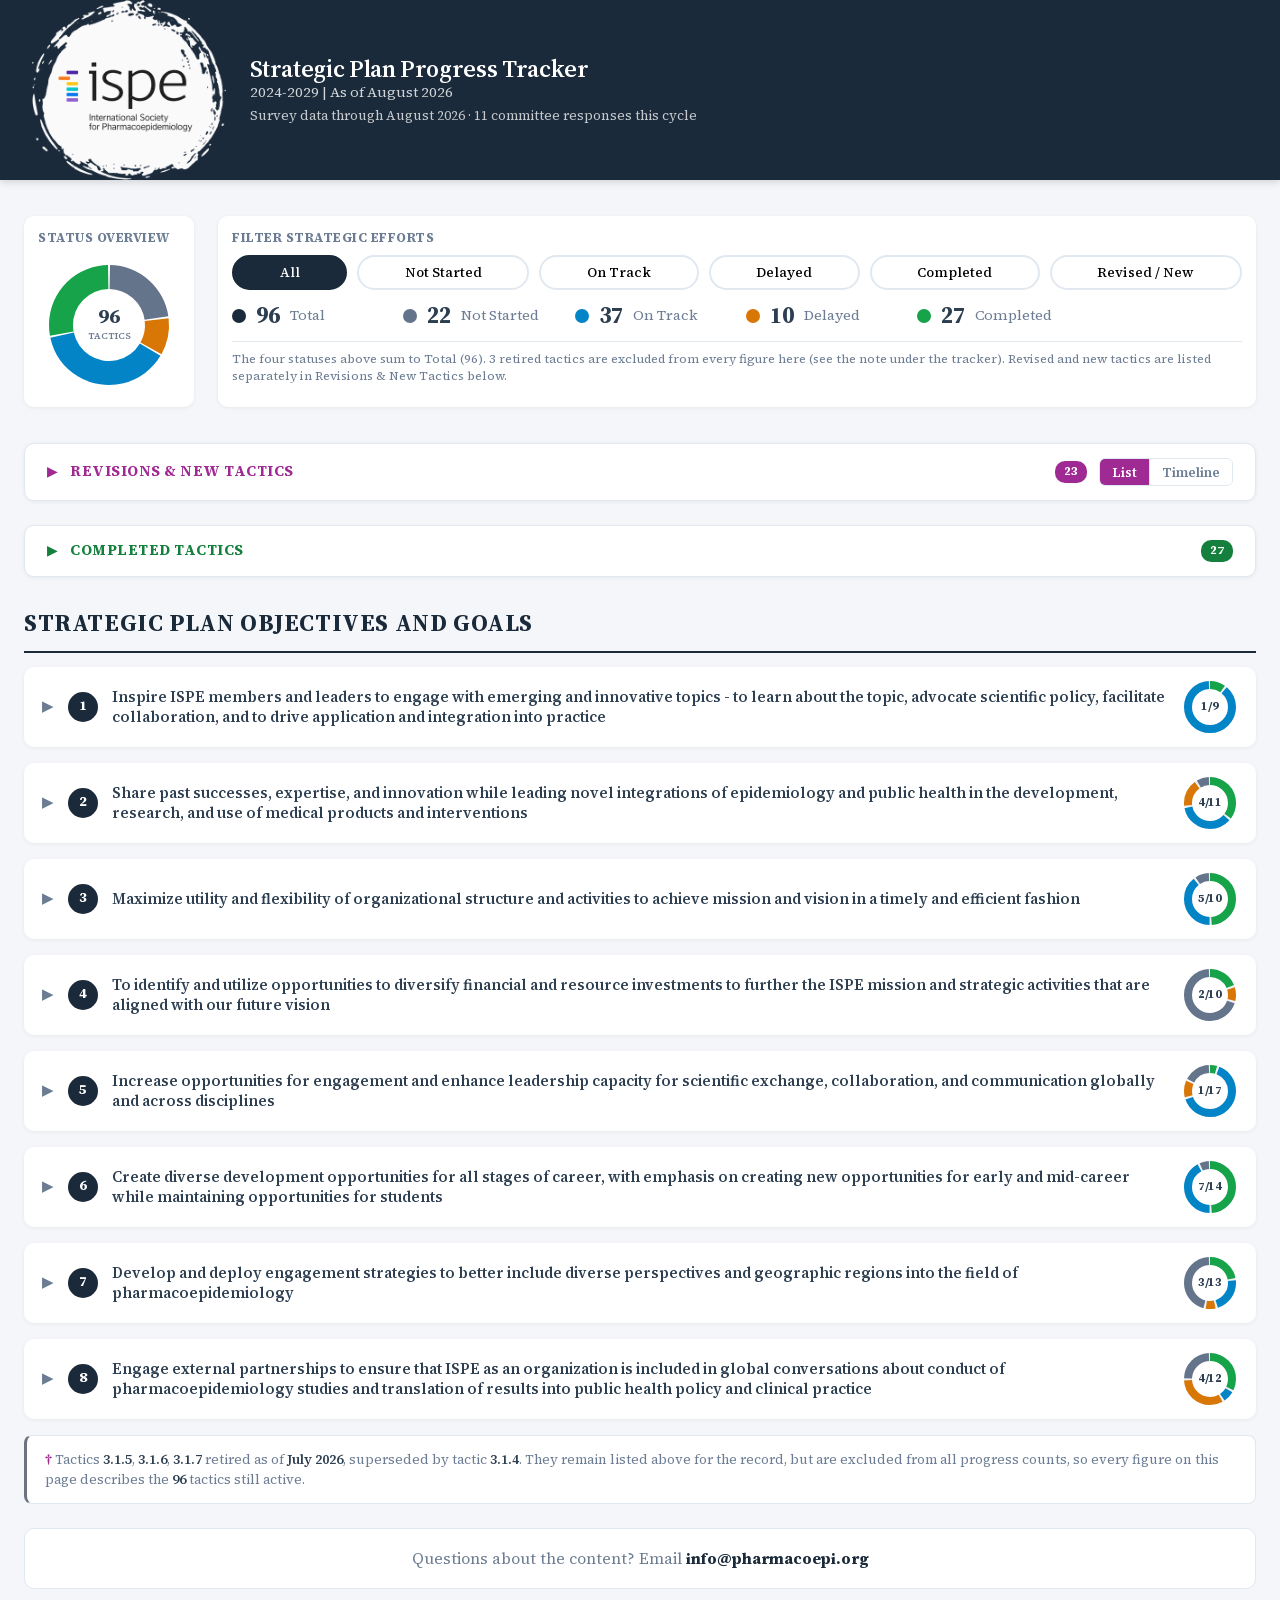
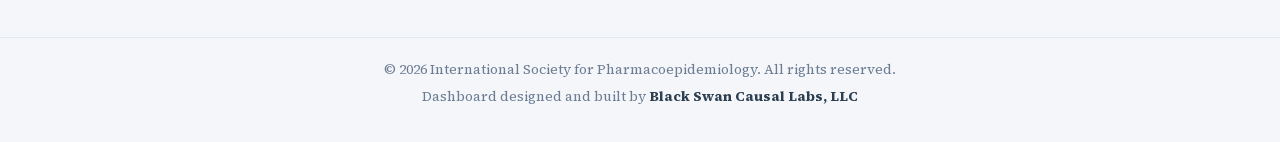
==== commit cd4b2f21: "Number the replacement tactic 3.1.4, revised in place ISPE settled the numbering: Daniela asked for " ====
--- a/index.html
+++ b/index.html
@@ -810,7 +810,7 @@
 // Loaded asynchronously from data.json (produced by csv_to_dashboard_json.py).
 // Inline fallback below preserves the prior plan structure if the fetch fails
 // (e.g. when the file is opened directly via file:// instead of a web server).
-const DEFAULT_DATA = {"metadata":{"title":"ISPE Strategic Plan Progress Tracker","subtitle":"Dashboard Progress of Strategic Plan Objectives","as_of_date":"February 2026","plan_date_range":"2024-2029","organization":"ISPE - International Society for Pharmacoepidemiology","progress_scale":"0-10"},"status_colors":{"Not Started":"#0f9ed4","In Progress - On Track":"#c6c611","In Progress - Delayed":"#ffbf00","Completed":"#4da72d"},"changed_color":"#a02a93","objectives":[{"objective_number":1,"title":"Objective 1","description":"Inspire ISPE members and leaders to engage with emerging and innovative topics - to learn about the topic, advocate scientific policy, facilitate collaboration, and to drive application and integration into practice","goals":[{"goal_id":"1.1","description":"Goal 1.1: Throughout 2024-2029, continue transparent calls for leaders and members to engage in strategic efforts","responsible_committee":"Strategic Planning","progress_score":5,"progress_max":10,"tactics":[{"tactic_id":"1.1.1","description":"Engage ISPE communities and members to lead strategic efforts through a transparent solicitation to all members","status":"In Progress - On Track","notes":"","is_revised":false},{"tactic_id":"1.1.2","description":"Organize joint meetings among leaders of SIGs, RIGs, and other communities as appropriate to promote collaboration in leading strategic efforts","status":"In Progress - On Track","notes":"","is_revised":false},{"tactic_id":"1.1.3","description":"Create opportunities for leadership through a special call for mid-career members","status":"In Progress - On Track","notes":"","is_revised":false},{"tactic_id":"1.1.4","description":"Provide feedback to the ISPE communities and members on all ongoing strategic efforts and the lead groups involved","status":"In Progress - On Track","notes":"","is_revised":false}]},{"goal_id":"1.2","description":"Goal 1.2: Throughout 2025-2029, >50% of plenaries, symposia/workshops at each meeting, webinars, and engagements with collaborating organizations and at least two pre-conference courses per year are related to emerging and innovative topics and/or strategic efforts","responsible_committee":"Education","progress_score":5,"progress_max":10,"tactics":[{"tactic_id":"1.2.1","description":"Solicit a society-wide call for pre-conference course content related to an ISPE strategic effort.","status":"Completed","notes":"","is_revised":false},{"tactic_id":"1.2.2","description":"Develop a plan for plenaries, symposia, and workshops on topics related to strategic efforts at ISPE-sponsored meetings by designating a strategic effort topic within the annual solicitation for plenary topics and listing strategic effort topic(s) as a special area of interest in the call for symposia and workshops.","status":"In Progress - On Track","notes":"","is_revised":true},{"tactic_id":"1.2.3","description":"Leverage ISPE strategic liaisons to develop a webinar with a collaborating organization related to a strategic effort","status":"In Progress - On Track","notes":"","is_revised":false},{"tactic_id":"1.2.4","description":"Develop preconference program that includes courses related to strategic efforts","status":"In Progress - On Track","notes":"","is_revised":true,"is_new_in_plan":true},{"tactic_id":"1.2.5","description":"Solicit webinars related to strategic efforts","status":"In Progress - On Track","notes":"","is_revised":true,"is_new_in_plan":true}]}]},{"objective_number":2,"title":"Objective 2","description":"Share past successes, expertise, and innovation while leading novel integrations of epidemiology and public health in the development, research, and use of medical products and interventions","goals":[{"goal_id":"2.1","description":"Goal 2.1: By 2025, establish a communication plan which emphasizes publicizing achievements aligned with this strategic plan, internal and external to ISPE","responsible_committee":"History & Archives","progress_score":6,"progress_max":10,"tactics":[{"tactic_id":"2.1.1","description":"Reserve and use a designated space within the quarterly newsletter to ISPE members to communicate achievements related to the strategic plan","status":"Completed","notes":"","is_revised":false},{"tactic_id":"2.1.2","description":"Learn from the experience of the History and Archives Committee about how they have highlighted past achievements and how that can be used going forward for this plan","status":"In Progress - On Track","notes":"","is_revised":false},{"tactic_id":"2.1.3","description":"Provide annual updates to membership through presentations at the annual and regional ISPE meetings (via Presidential address or organized symposia). These presentations can highlight major achievements from the strategic plan","status":"In Progress - On Track","notes":"","is_revised":false},{"tactic_id":"2.1.4","description":"Leverage existing strategic partnerships to disseminate achievements related to this strategic plan (e.g., through conference presentatins/symposia, joint publications, etc.)","status":"In Progress - On Track","notes":"","is_revised":false},{"tactic_id":"2.1.5","description":"Organize an ongoing special collection in PDS to highlight relevant strategic plan achievements throughout the year","status":"In Progress - Delayed","notes":"","is_revised":false},{"tactic_id":"2.1.6","description":"Plan bi-annual LinkedIn spotlights related to achievements for the strategic plan","status":"In Progress - On Track","notes":"","is_revised":false}]},{"goal_id":"2.2","description":"Goal 2.2: By 2029, develop at least 5 position statements from ISPE showcasing expertise and innovation in pharmacoepidemiology","responsible_committee":"Publications & Communications","progress_score":5,"progress_max":10,"tactics":[{"tactic_id":"2.2.1","description":"Develop a subgroup within the ISPE Board that will lead and organize the identification, development, selection, direction, and dissemination of the ISPE position statement initiatives.","status":"In Progress - On Track","notes":"","is_revised":false},{"tactic_id":"2.2.2","description":"Establish an annual call for ISPE Position Statements (within the current ISPE Manuscript Initiative) where ISPE Working Groups could apply for funding that is in line with the strategic plan and relevant to external audiences.","status":"In Progress - On Track","notes":"","is_revised":false},{"tactic_id":"2.2.3","description":"Pursue ISPE endorsement and joint publication between PDS and another relevant journal to expand the reach of the position statements","status":"In Progress - On Track","notes":"","is_revised":false},{"tactic_id":"2.2.4","description":"Create a press release and wider dissemination strategy for ISPE endorsed policy","status":"Not Started","notes":"","is_revised":false},{"tactic_id":"2.2.5","description":"Host one ISPE webinar annually following the publication of ISPE position statements to enhance dissemination","status":"In Progress - On Track","notes":"","is_revised":false}]}]},{"objective_number":3,"title":"Objective 3","description":"Maximize utility and flexibility of organizational structure and activities to achieve mission and vision in a timely and efficient fashion","goals":[{"goal_id":"3.1","description":"Goal 3.1: By 2026, complete a review of the organization structure and activities of ISPE; by 2028, implement any needed modifications to enhance future opportunities to achieve mission and vision","responsible_committee":"Executive","progress_score":4,"progress_max":10,"tactics":[{"tactic_id":"3.1.1","description":"Onboard the new management company and identify major pain points","status":"Completed","notes":"","is_revised":false},{"tactic_id":"3.1.2","description":"Compile a list of ISPE activities noting (a) who is responsible for each activity; (b) timing of each activity; (c) assessment of whether the activity is optimally aligned with the responsible group.","status":"Completed","notes":"","is_revised":false},{"tactic_id":"3.1.3","description":"Develop a more detailed organizational chart, including communication pathways between groups","status":"In Progress - Delayed","notes":"","is_revised":false},{"tactic_id":"3.1.4","description":"Identify gaps (gaps and prioritization analysis), via survey that all community leaders will be invited to contribute; prioritize gaps based on finalized list of gaps.","status":"Not Started","notes":"","is_revised":true},{"tactic_id":"3.1.5","description":"Finalize list of recommended changes and develop outcome indicators for each change","status":"Not Started","notes":"","is_revised":false},{"tactic_id":"3.1.6","description":"Develop a timeline for implementation","status":"Not Started","notes":"","is_revised":false},{"tactic_id":"3.1.7","description":"Successfully implement the needed modifications of the organizational structure","status":"Not Started","notes":"","is_revised":false}]},{"goal_id":"3.2","description":"Goal 3.2: Revised: Implement onboarding for members and leaders to facilitate clear understanding of expectations, provide transparency and information flow, and encourage engagement aligned with ISPE mission, vision, and strategic plan","responsible_committee":"Strategic Planning","progress_score":6,"progress_max":10,"tactics":[{"tactic_id":"3.2.1","description":"Review current onboarding process (e.g., who receives onboarding, timeline during the year and who is responsible for each onboarding, location of onboarding materials)","status":"Completed","notes":"","is_revised":false},{"tactic_id":"3.2.2","description":"Develop central repository for editable onboarding materials for new leaders/strategic liaisons, board members, new members , and FISPEs and SISPEs , accessible throughout the year. Upload non-editable versions of onboarding materials on the ISPE website and in the ISPE meeting App to be accessible by all ISPE members","status":"In Progress - On Track","notes":"","is_revised":true},{"tactic_id":"3.2.3","description":"Identify gaps and potential areas of improvement (e.g., clarify what it means to be on the board, etc.) through review and via feedback from targeted surveys or online questionnaires to collect feedback from ISPE members who recently received onboarding.","status":"In Progress - On Track","notes":"","is_revised":true},{"tactic_id":"3.2.4","description":"Finalize/develop new onboarding material for FISPEs and SISPEs, also considering the feedback received from above surveys.","status":"In Progress - On Track","notes":"","is_revised":true},{"tactic_id":"3.2.5","description":"Develop updated slide decks, as needed, incorporating feedback and addressing identified gaps and areas of improvement on an annual basis","status":"In Progress - On Track","notes":"","is_revised":false},{"tactic_id":"3.2.6","description":"Consider whether it is appropriate for any of (or all) these activities to transition to the management company","status":"Completed","notes":"","is_revised":false}]}]},{"objective_number":4,"title":"Objective 4","description":"To identify and utilize opportunities to diversify financial and resource investments to further the ISPE mission and strategic activities that are aligned with our future vision","goals":[{"goal_id":"4.1","description":"Goal 4.1: By 2029, at least 40% of revenue generation is through channels not yet included in ISPE portfolio","responsible_committee":"Finance","progress_score":3,"progress_max":10,"tactics":[{"tactic_id":"4.1.1","description":"Compile a list of options for additional funding/revenue that other professional societies and organizations allow (e.g., ISPOR, DIA, SER) such as sponsored activities, endowments, grants, etc","status":"In Progress - Delayed","notes":"","is_revised":false},{"tactic_id":"4.1.2","description":"Analyze and use report to determine next steps regarding new channels of funding/revenue","status":"Not Started","notes":"","is_revised":false},{"tactic_id":"4.1.3","description":"Get approval from Board on proposals for new funding channels.","status":"Not Started","notes":"","is_revised":false},{"tactic_id":"4.1.4","description":"Task relevant ISPE committees/communities with implementing","status":"Not Started","notes":"","is_revised":false},{"tactic_id":"4.1.5","description":"Develop a timeline for implementation","status":"Not Started","notes":"","is_revised":false},{"tactic_id":"4.1.6","description":"Successfully implement the new channels","status":"Not Started","notes":"","is_revised":false}]},{"goal_id":"4.2","description":"Goal 4.2: By 2026, improve ISPE technology resources and practices to streamline communication and procedures","responsible_committee":"Executive/Impact","progress_score":4,"progress_max":10,"tactics":[{"tactic_id":"4.2.1","description":"Onboard the new management company and identify major pain points of technology","status":"Completed","notes":"","is_revised":false},{"tactic_id":"4.2.2","description":"Prioritize key technology challenges and develop proposals on the solutions to technology challenges that include proposed budgets. This includes exploring options to improve the online member platform (ISPE exchange) and/or transition to another platform with more capabilities.","status":"In Progress - Delayed","notes":"","is_revised":false},{"tactic_id":"4.2.3","description":"After each technology upgrade/change/solution is implemented, develop metrics that demonstrate measurable improvement","status":"Not Started","notes":"","is_revised":false},{"tactic_id":"4.2.4","description":"Provide a one page document regarding ISPE-wide technology platforms to be used.","status":"In Progress - On Track","notes":"","is_revised":false,"is_new_in_plan":true}]}]},{"objective_number":5,"title":"Objective 5","description":"Increase opportunities for engagement and enhance leadership capacity for scientific exchange, collaboration, and communication globally and across disciplines","goals":[{"goal_id":"5.1","description":"Goal 5.1: Revised Goal: Intentionally incorporate capacity-building within and across ISPE communities, and into all ISPE strategic activities","responsible_committee":"Global Development / Strategic Planning","progress_score":5,"progress_max":10,"tactics":[{"tactic_id":"5.1.1","description":"RIGs, SIGs, and Open Committees will include a breakdown of student and early career professional participation in annual reports","status":"In Progress - On Track","notes":"","is_revised":false},{"tactic_id":"5.1.2","description":"RIGs, SIGs, Committees, Councils will include a breakdown of early career professional participation in annual reports","status":"In Progress - On Track","notes":"","is_revised":false},{"tactic_id":"5.1.3","description":"Create an annual award to ISPE RiGs, SIGs, and Committees that demonstrated successful recruitment and member retention outlined in their annual report to the Board","status":"In Progress - On Track","notes":"","is_revised":false},{"tactic_id":"5.1.4","description":"RIGs, SIGs, Committees, Councils will report detailed updates on their efforts to attract and increase membership among ISPE members, with a focus on capacity-building","status":"In Progress - On Track","notes":"","is_revised":false},{"tactic_id":"5.1.5","description":"Encourage RIGs, SIGs, Committees, Councils to develop targeted outreach campaigns during ISPE's annual meeting to boost participation and recruit new members","status":"In Progress - On Track","notes":"","is_revised":false},{"tactic_id":"5.1.6","description":"Ensure capacity-building requirements are included in strategic effort guidelines and champion responsibilities.","status":"In Progress - On Track","notes":"","is_revised":false},{"tactic_id":"5.1.7","description":"Revise initiative funding proposal guidelines to include capacity- building elements.","status":"In Progress - On Track","notes":"","is_revised":false}]},{"goal_id":"5.2","description":"Goal 5.2: By 2026, establish virtual meeting engagement practices for conferences and ISPE community meetings","responsible_committee":"Sustainability","progress_score":6,"progress_max":10,"tactics":[{"tactic_id":"5.2.1","description":"The P&CC will revise their policies to promote active engagement on social media during ISPE events, e.g., paid ads for annual meeting.","status":"In Progress - On Track","notes":"","is_revised":false},{"tactic_id":"5.2.2","description":"Develop a hybrid component for the annual meeting, ensuring that both in-person and virtual attendees can fully participate in discussions, presentations, and networking opportunities","status":"In Progress - On Track","notes":"","is_revised":false},{"tactic_id":"5.2.3","description":"Create a subcommittee within Meetings Oversight Committee, specifically tasked with identifying and implementing strategies to boost engagement for virtual attendees. The subcommittee will experiment with various formats such as breakout sessions, networking lounges, and live chat rooms to keep virtual attendees engaged","status":"In Progress - On Track","notes":"","is_revised":false},{"tactic_id":"5.2.4","description":"Create virtual discussion fora for members to discuss research papers or other pressing topics throughout the year","status":"In Progress - Delayed","notes":"","is_revised":false},{"tactic_id":"5.2.5","description":"Require all communities to incorporate virtual components into their activities, allowing for distant live participation during ISPE meetings when the IT capacity exists at a reasonable cost and the expenses are affordable to ISPE (the potential negative financial consequence is acceptable to ISPE)","status":"In Progress - On Track","notes":"","is_revised":false}]},{"goal_id":"5.3","description":"Goal 5.3: By 2029, award at least 5 new FISPE to members from Africa, LATAM, and Gulf regions","responsible_committee":"Fellowship & Awards","progress_score":5,"progress_max":10,"tactics":[{"tactic_id":"5.3.1","description":"Recruit at least two FISPE volunteers to mentor candidates from Africa, Latin America, and Gulf regions via RIGs—providing guidance on criteria and applications—and require RIGs to promote the FISPE program to near-eligible members in these regions with clear communication and mentorship to encourage applications","status":"In Progress - Delayed","notes":"","is_revised":false},{"tactic_id":"5.3.2","description":"Encourage RIGs to identify potential FISPE candidates early and work with them to ensure they meet the necessary qualifications through involvement in ISPE activities and leadership roles","status":"In Progress - On Track","notes":"","is_revised":false},{"tactic_id":"5.3.3","description":"Ensure that the FISPE criteria, application guidelines, and related policies are translated into key languages spoken in Africa, LATAM, and the Gulf regions","status":"Not Started","notes":"","is_revised":false},{"tactic_id":"5.3.4","description":"Explore the possibility of customized or reduced fees for ISPE annual meetings and memberships for members from Low-Income and Lower-Middle Income Economies defined by World Bank. Create a discount option for membership when five or more new members from the same region join ISPE together","status":"Completed","notes":"","is_revised":false},{"tactic_id":"5.3.5","description":"Ask the Membership Committee and the Student Council to form a subcommittee focused on the engagement and recruitment of members from underrepresented regions, particularly in Africa, LATAM, and the Gulf. This subcommittee will develop strategies to attract new members from these regions and ensure their long-term involvement in ISPE activities, including support for FISPE candidacies","status":"Not Started","notes":"","is_revised":false}]}]},{"objective_number":6,"title":"Objective 6","description":"Create diverse development opportunities for all stages of career, with emphasis on creating new opportunities for early and mid-career while maintaining opportunities for students","goals":[{"goal_id":"6.1","description":"Goal 6.1: Revised Goal: Establish a FISPE pledge framework that encourages engagement and deepens commitment to advancing society's mission, vision, and values","responsible_committee":"Strategic Planning","progress_score":6,"progress_max":10,"tactics":[{"tactic_id":"6.1.1","description":"Generate an initial list of opportunities for FISPE engagement based on historical data and input from ISPE Community Leaders. The list should include specific details on time and level of commitment.","status":"Completed","notes":"","is_revised":true},{"tactic_id":"6.1.2","description":"Survey FISPEs to collect feedback on the proposed list (see Tactic 6.1.1) and finalize list of opportunities for engagement","status":"In Progress - On Track","notes":"","is_revised":false},{"tactic_id":"6.1.3","description":"Focus groups with FISPEs to gather more detailed feedback and plan for implementation.","status":"In Progress - On Track","notes":"","is_revised":true},{"tactic_id":"6.1.4","description":"Develop communication strategies to engage FISPEs- include plan, communication of expectations, and implementation of the pledge framework for FISPE engagement.","status":"In Progress - On Track","notes":"","is_revised":true},{"tactic_id":"6.1.5","description":"Update the opportunities pathway to include additional information for ISPE members, including FISPEs to become actively engaged","status":"In Progress - On Track","notes":"","is_revised":false},{"tactic_id":"6.1.6","description":"Create a standardized process for streamlined communication of need for FISPE engagement from ISPE communities","status":"Not Started","notes":"","is_revised":false,"is_new_in_plan":true},{"tactic_id":"6.1.7","description":"Evaluate the implementation of the FISPE engagement plan","status":"Not Started","notes":"","is_revised":true},{"tactic_id":"6.1.8","description":"Build recognition framework to celebrate FISPE engagement","status":"Not Started","notes":"","is_revised":false,"is_new_in_plan":true}]},{"goal_id":"6.2","description":"Goal 6.2: By 2025, identify opportunities for increasing engagement in ISPE by career stage","responsible_committee":"Membership","progress_score":8,"progress_max":10,"tactics":[{"tactic_id":"6.2.1","description":"Update the opportunities pathway to include additional information for all ISPE members to become actively engaged","status":"In Progress - On Track","notes":"","is_revised":false},{"tactic_id":"6.2.2","description":"Assess success of the initial (2024-2025) pilot peer mentoring program through a pre- and post-evaluation survey of participants","status":"Completed","notes":"","is_revised":false},{"tactic_id":"6.2.3","description":"Plan for full implementation of the peer mentoring program (2025-2026 and beyond) informed by the feedback received from earlier participants","status":"Completed","notes":"","is_revised":false},{"tactic_id":"6.2.4","description":"Provide opportunities for in-person networking during ISPE sponsored mtgs to increase engagement for early career, mid-career, and senior members of the Society (can be developed around existing programs: Mentor Match, Peer Mentoring, FISPE engagement)","status":"Completed","notes":"","is_revised":false},{"tactic_id":"6.2.5","description":"Capitalizing on the existing ISPE mentoring program: proposal for a new ISPE award for mentorship excellence","status":"Completed","notes":"","is_revised":false},{"tactic_id":"6.2.6","description":"Develop a formal leadership development program for emerging leaders, including workshops, webinars, and shadowing opportunities with current ISPE leaders, ensuring a sustainable pipeline of capable future leaders for ISPE committees (RIGs, SIGs, Committees, Councils","status":"In Progress - On Track","notes":"","is_revised":false}]}]},{"objective_number":7,"title":"Objective 7","description":"Develop and deploy engagement strategies to better include diverse perspectives and geographic regions into the field of pharmacoepidemiology","goals":[{"goal_id":"7.1","description":"Goal 7.1: By 2025, update strategy for ISPE meetings: (a) Modify Annual Meeting location parameters; (b) Designate funding and calendarization for regional meetings; (c) Designate track at Annual Meeting for regional interests","responsible_committee":"Scientific Meetings Oversight","progress_score":4,"progress_max":10,"tactics":[{"tactic_id":"7.1.1","description":"Propose a new ISPE annual meeting calendar, considering globalization","status":"Completed","notes":"","is_revised":false},{"tactic_id":"7.1.2","description":"Designate a track for regional interests at ISPE annual meeting","status":"In Progress - On Track","notes":"","is_revised":false},{"tactic_id":"7.1.3","description":"Initiate a formal process for submitting regional meeting proposals, including feedback to the submitters","status":"Completed","notes":"","is_revised":false},{"tactic_id":"7.1.4","description":"Collaborate with regional pharmaceutical societies, universities, and governmental health bodies to expand outreach and ensure local relevance","status":"Not Started","notes":"","is_revised":false},{"tactic_id":"7.1.5","description":"Enhance assessment at the end of each regional meeting to guarantee success and avoid greater financial loss and share information with Board/Exec. Propose a standardized evaluation framework to be used.","status":"Not Started","notes":"","is_revised":false},{"tactic_id":"7.1.6","description":"Compare ISPE's regional meetings with similar organizations (e.g., ISPOR, ISOP) to identify opportunities for improvement and Innovation with an annual cadence and feedback to the Board/Exec","status":"Not Started","notes":"","is_revised":false},{"tactic_id":"7.1.7","description":"Explore opportunities to offer CE credits or certifications for attendees, making regional meetings more attractive to healthcare professionals","status":"In Progress - Delayed","notes":"","is_revised":false}]},{"goal_id":"7.2","description":"Goal 7.2: By 2029, increase (a) Number of new members who do not have degree in epidemiology, (b) Number of members who study medical interventions/products other than medicines, and (c) Number of members outside of North America or Europe by at least 20% each","responsible_committee":"Development","progress_score":0,"progress_max":10,"tactics":[{"tactic_id":"7.2.1","description":"Raise awareness of ISPE and the opportunities ISPE offers around the globe, e.g. through webinars at national/regional level in local language and information at conferences related to the field (e.g. leverage liaisons)","status":"Not Started","notes":"","is_revised":false},{"tactic_id":"7.2.2","description":"Ensure that the ISPE Annual Meeting and regional conferences feature specific sessions and tracks dedicated to all medical interventions and to professionals from emerging markets.","status":"Not Started","notes":"","is_revised":false},{"tactic_id":"7.2.3","description":"Offer the possibility to become a member or renew membership in all ISPE meetings.","status":"Not Started","notes":"","is_revised":false},{"tactic_id":"7.2.4","description":"Establish a membership incentive program for existing members to refer new members from all medical interventions or from underrepresented geographic regions (specify)","status":"Not Started","notes":"","is_revised":false},{"tactic_id":"7.2.5","description":"Leverage the expertise of FISPEs to act as ambassadors in regions where ISPE membership is low.","status":"Not Started","notes":"","is_revised":false},{"tactic_id":"7.2.6","description":"Develop formal partnerships with organizations that focus on medical interventions (to be specified).","status":"Not Started","notes":"","is_revised":false}]}]},{"objective_number":8,"title":"Objective 8","description":"Engage external partnerships to ensure that ISPE as an organization is included in global conversations about conduct of pharmacoepidemiology studies and translation of results into public health policy and clinical practice","goals":[{"goal_id":"8.1","description":"Goal 8.1: Revised Goal: Develop and implement plan to increase advocacy globally that accounts for differing context and needs","responsible_committee":"Public Policy","progress_score":1,"progress_max":10,"tactics":[{"tactic_id":"8.1.1","description":"Establish a working group to develop and implement a plan to oversee engagement with strategic liaisons, increase advocacy and interactions with external partners globally. Working group will report to the Exec (in lieu of Board) and to Board twice per year (April & August).","status":"In Progress - On Track","notes":"","is_revised":false},{"tactic_id":"8.1.2","description":"Initiation of an audit, gap and needs analysis of ISPEs ongoing global partnership activities and identify relevant partners for the society. This will align with existing partnerships to evaluate value and ensure adoption of processes.","status":"Not Started","notes":"","is_revised":false},{"tactic_id":"8.1.3","description":"Development of plan for society to increase global strategic partnerships. The developed plan will consider i) a partnership model for each category of partner (e.g. medical society, patient advocacy groups) ii) a communications plan to ensure increased communication within and beyond the society on partnership activities, including utilizing social media, newsletters and the ISPE website. An external partner’s page on the ISPE website is recommended to advertise current partners and facilitate contact details for requests directly to the society from new partners.","status":"Not Started","notes":"","is_revised":false},{"tactic_id":"8.1.4","description":"Implementation of plan; Clear objectives and roadmap will be set. Select key partners in currently underrepresented regions or subregions to test/pilot strategies. Progress will be tracked through regular monitoring of efforts. Feedback mechanism will be established from external partners.","status":"Not Started","notes":"","is_revised":false}]},{"goal_id":"8.2","description":"Goal 8.2: Complete at least one activity each year (2025-2029) that is aligned with ISPE mission, vision, and strategic efforts in at least 90% of ongoing external partnerships","responsible_committee":"Executive","progress_score":5,"progress_max":10,"tactics":[{"tactic_id":"8.2.1","description":"A ‘Strategic Liaison pack’ with relevant materials and guidelines etc. (ISPE slide deck, rules on using logo’s, a social media cheat sheet etc.).","status":"Completed","notes":"","is_revised":false},{"tactic_id":"8.2.2","description":"Training provision. i) Provide training on advocacy, outreach and engaging with policy makers for strategic liaisons. ii) ii) Upskilling of the wider society on engagement and advocacy, providing training via webinars, workshops etc.","status":"In Progress - On Track","notes":"","is_revised":false},{"tactic_id":"8.2.3","description":"Consider opportunities at ISPE meetings to invite and include global external partners (symposia, workshops, pre-conference courses etc), subject to approval by the Exec.","status":"Not Started","notes":"","is_revised":false},{"tactic_id":"8.2.4","description":"Consider opportunities for liaisons to attend external meetings/ conferences to present e.g. on behalf of ISPE globally","status":"In Progress - On Track","notes":"","is_revised":false},{"tactic_id":"8.2.5","description":"Encouragement of ISPE sponsored manuscripts to include identified external partners and thus in these instances, consideration of non-ISPE members (as coauthors), where appropriate. Review of ISPE sponsored manuscript guidelines and identification of topics required to consider the above.","status":"Not Started","notes":"","is_revised":false},{"tactic_id":"8.2.6","description":"Identify a strategic liaison champion. This may be 2- 3 board members (with Exec sponsor) or other relevant champions e.g. FISPE","status":"Completed","notes":"","is_revised":false},{"tactic_id":"8.2.7","description":"Ensure appropriate reporting mechanisms in place for monitoring activities with liaisons and partners. Reporting will continue to the board (as per current guidelines) and to champion(s), and Exec. Champions will provide support & guidance to liaisons for integration of activities into ISPE’s mission & strategic efforts","status":"Completed","notes":"","is_revised":false},{"tactic_id":"8.2.8","description":"Increased dissemination of information on external partnerships and how to get involved. The establishment of an award mechanism to recognize the sustained work of strategic liaisons e.g. recognition and promotion of activities as part of FISPE recognition and sustained status and consideration of a specific award.","status":"In Progress - On Track","notes":"","is_revised":false}]}]}]};
+const DEFAULT_DATA = {"metadata":{"title":"ISPE Strategic Plan Progress Tracker","subtitle":"Dashboard Progress of Strategic Plan Objectives","as_of_date":"February 2026","plan_date_range":"2024-2029","organization":"ISPE - International Society for Pharmacoepidemiology","progress_scale":"0-10"},"status_colors":{"Not Started":"#0f9ed4","In Progress - On Track":"#c6c611","In Progress - Delayed":"#ffbf00","Completed":"#4da72d"},"changed_color":"#a02a93","objectives":[{"objective_number":1,"title":"Objective 1","description":"Inspire ISPE members and leaders to engage with emerging and innovative topics - to learn about the topic, advocate scientific policy, facilitate collaboration, and to drive application and integration into practice","goals":[{"goal_id":"1.1","description":"Goal 1.1: Throughout 2024-2029, continue transparent calls for leaders and members to engage in strategic efforts","responsible_committee":"Strategic Planning","progress_score":5,"progress_max":10,"tactics":[{"tactic_id":"1.1.1","description":"Engage ISPE communities and members to lead strategic efforts through a transparent solicitation to all members","status":"In Progress - On Track","notes":"","is_revised":false},{"tactic_id":"1.1.2","description":"Organize joint meetings among leaders of SIGs, RIGs, and other communities as appropriate to promote collaboration in leading strategic efforts","status":"In Progress - On Track","notes":"","is_revised":false},{"tactic_id":"1.1.3","description":"Create opportunities for leadership through a special call for mid-career members","status":"In Progress - On Track","notes":"","is_revised":false},{"tactic_id":"1.1.4","description":"Provide feedback to the ISPE communities and members on all ongoing strategic efforts and the lead groups involved","status":"In Progress - On Track","notes":"","is_revised":false}]},{"goal_id":"1.2","description":"Goal 1.2: Throughout 2025-2029, >50% of plenaries, symposia/workshops at each meeting, webinars, and engagements with collaborating organizations and at least two pre-conference courses per year are related to emerging and innovative topics and/or strategic efforts","responsible_committee":"Education","progress_score":5,"progress_max":10,"tactics":[{"tactic_id":"1.2.1","description":"Solicit a society-wide call for pre-conference course content related to an ISPE strategic effort.","status":"Completed","notes":"","is_revised":false},{"tactic_id":"1.2.2","description":"Develop a plan for plenaries, symposia, and workshops on topics related to strategic efforts at ISPE-sponsored meetings by designating a strategic effort topic within the annual solicitation for plenary topics and listing strategic effort topic(s) as a special area of interest in the call for symposia and workshops.","status":"In Progress - On Track","notes":"","is_revised":true},{"tactic_id":"1.2.3","description":"Leverage ISPE strategic liaisons to develop a webinar with a collaborating organization related to a strategic effort","status":"In Progress - On Track","notes":"","is_revised":false},{"tactic_id":"1.2.4","description":"Develop preconference program that includes courses related to strategic efforts","status":"In Progress - On Track","notes":"","is_revised":true,"is_new_in_plan":true},{"tactic_id":"1.2.5","description":"Solicit webinars related to strategic efforts","status":"In Progress - On Track","notes":"","is_revised":true,"is_new_in_plan":true}]}]},{"objective_number":2,"title":"Objective 2","description":"Share past successes, expertise, and innovation while leading novel integrations of epidemiology and public health in the development, research, and use of medical products and interventions","goals":[{"goal_id":"2.1","description":"Goal 2.1: By 2025, establish a communication plan which emphasizes publicizing achievements aligned with this strategic plan, internal and external to ISPE","responsible_committee":"History & Archives","progress_score":6,"progress_max":10,"tactics":[{"tactic_id":"2.1.1","description":"Reserve and use a designated space within the quarterly newsletter to ISPE members to communicate achievements related to the strategic plan","status":"Completed","notes":"","is_revised":false},{"tactic_id":"2.1.2","description":"Learn from the experience of the History and Archives Committee about how they have highlighted past achievements and how that can be used going forward for this plan","status":"In Progress - On Track","notes":"","is_revised":false},{"tactic_id":"2.1.3","description":"Provide annual updates to membership through presentations at the annual and regional ISPE meetings (via Presidential address or organized symposia). These presentations can highlight major achievements from the strategic plan","status":"In Progress - On Track","notes":"","is_revised":false},{"tactic_id":"2.1.4","description":"Leverage existing strategic partnerships to disseminate achievements related to this strategic plan (e.g., through conference presentatins/symposia, joint publications, etc.)","status":"In Progress - On Track","notes":"","is_revised":false},{"tactic_id":"2.1.5","description":"Organize an ongoing special collection in PDS to highlight relevant strategic plan achievements throughout the year","status":"In Progress - Delayed","notes":"","is_revised":false},{"tactic_id":"2.1.6","description":"Plan bi-annual LinkedIn spotlights related to achievements for the strategic plan","status":"In Progress - On Track","notes":"","is_revised":false}]},{"goal_id":"2.2","description":"Goal 2.2: By 2029, develop at least 5 position statements from ISPE showcasing expertise and innovation in pharmacoepidemiology","responsible_committee":"Publications & Communications","progress_score":5,"progress_max":10,"tactics":[{"tactic_id":"2.2.1","description":"Develop a subgroup within the ISPE Board that will lead and organize the identification, development, selection, direction, and dissemination of the ISPE position statement initiatives.","status":"In Progress - On Track","notes":"","is_revised":false},{"tactic_id":"2.2.2","description":"Establish an annual call for ISPE Position Statements (within the current ISPE Manuscript Initiative) where ISPE Working Groups could apply for funding that is in line with the strategic plan and relevant to external audiences.","status":"In Progress - On Track","notes":"","is_revised":false},{"tactic_id":"2.2.3","description":"Pursue ISPE endorsement and joint publication between PDS and another relevant journal to expand the reach of the position statements","status":"In Progress - On Track","notes":"","is_revised":false},{"tactic_id":"2.2.4","description":"Create a press release and wider dissemination strategy for ISPE endorsed policy","status":"Not Started","notes":"","is_revised":false},{"tactic_id":"2.2.5","description":"Host one ISPE webinar annually following the publication of ISPE position statements to enhance dissemination","status":"In Progress - On Track","notes":"","is_revised":false}]}]},{"objective_number":3,"title":"Objective 3","description":"Maximize utility and flexibility of organizational structure and activities to achieve mission and vision in a timely and efficient fashion","goals":[{"goal_id":"3.1","description":"Goal 3.1: By 2026, complete a review of the organization structure and activities of ISPE; by 2028, implement any needed modifications to enhance future opportunities to achieve mission and vision","responsible_committee":"Executive","progress_score":4,"progress_max":10,"tactics":[{"tactic_id":"3.1.1","description":"Onboard the new management company and identify major pain points","status":"Completed","notes":"","is_revised":false},{"tactic_id":"3.1.2","description":"Compile a list of ISPE activities noting (a) who is responsible for each activity; (b) timing of each activity; (c) assessment of whether the activity is optimally aligned with the responsible group.","status":"Completed","notes":"","is_revised":false},{"tactic_id":"3.1.3","description":"Develop a more detailed organizational chart, including communication pathways between groups","status":"In Progress - Delayed","notes":"","is_revised":false},{"tactic_id":"3.1.4","description":"The management company in collaboration with the Executive committee and ISPE communities identifies gaps on an ongoing basis. Suitable solutions are developed and implemented ad hoc involving the interested parties in ISPE. All ISPE community leaders have the opportunity to report gaps or any other needs through a dedicated form.","status":"Not Started","notes":"","is_revised":true},{"tactic_id":"3.1.5","description":"Finalize list of recommended changes and develop outcome indicators for each change","status":"Not Started","notes":"","is_revised":false},{"tactic_id":"3.1.6","description":"Develop a timeline for implementation","status":"Not Started","notes":"","is_revised":false},{"tactic_id":"3.1.7","description":"Successfully implement the needed modifications of the organizational structure","status":"Not Started","notes":"","is_revised":false}]},{"goal_id":"3.2","description":"Goal 3.2: Revised: Implement onboarding for members and leaders to facilitate clear understanding of expectations, provide transparency and information flow, and encourage engagement aligned with ISPE mission, vision, and strategic plan","responsible_committee":"Strategic Planning","progress_score":6,"progress_max":10,"tactics":[{"tactic_id":"3.2.1","description":"Review current onboarding process (e.g., who receives onboarding, timeline during the year and who is responsible for each onboarding, location of onboarding materials)","status":"Completed","notes":"","is_revised":false},{"tactic_id":"3.2.2","description":"Develop central repository for editable onboarding materials for new leaders/strategic liaisons, board members, new members , and FISPEs and SISPEs , accessible throughout the year. Upload non-editable versions of onboarding materials on the ISPE website and in the ISPE meeting App to be accessible by all ISPE members","status":"In Progress - On Track","notes":"","is_revised":true},{"tactic_id":"3.2.3","description":"Identify gaps and potential areas of improvement (e.g., clarify what it means to be on the board, etc.) through review and via feedback from targeted surveys or online questionnaires to collect feedback from ISPE members who recently received onboarding.","status":"In Progress - On Track","notes":"","is_revised":true},{"tactic_id":"3.2.4","description":"Finalize/develop new onboarding material for FISPEs and SISPEs, also considering the feedback received from above surveys.","status":"In Progress - On Track","notes":"","is_revised":true},{"tactic_id":"3.2.5","description":"Develop updated slide decks, as needed, incorporating feedback and addressing identified gaps and areas of improvement on an annual basis","status":"In Progress - On Track","notes":"","is_revised":false},{"tactic_id":"3.2.6","description":"Consider whether it is appropriate for any of (or all) these activities to transition to the management company","status":"Completed","notes":"","is_revised":false}]}]},{"objective_number":4,"title":"Objective 4","description":"To identify and utilize opportunities to diversify financial and resource investments to further the ISPE mission and strategic activities that are aligned with our future vision","goals":[{"goal_id":"4.1","description":"Goal 4.1: By 2029, at least 40% of revenue generation is through channels not yet included in ISPE portfolio","responsible_committee":"Finance","progress_score":3,"progress_max":10,"tactics":[{"tactic_id":"4.1.1","description":"Compile a list of options for additional funding/revenue that other professional societies and organizations allow (e.g., ISPOR, DIA, SER) such as sponsored activities, endowments, grants, etc","status":"In Progress - Delayed","notes":"","is_revised":false},{"tactic_id":"4.1.2","description":"Analyze and use report to determine next steps regarding new channels of funding/revenue","status":"Not Started","notes":"","is_revised":false},{"tactic_id":"4.1.3","description":"Get approval from Board on proposals for new funding channels.","status":"Not Started","notes":"","is_revised":false},{"tactic_id":"4.1.4","description":"Task relevant ISPE committees/communities with implementing","status":"Not Started","notes":"","is_revised":false},{"tactic_id":"4.1.5","description":"Develop a timeline for implementation","status":"Not Started","notes":"","is_revised":false},{"tactic_id":"4.1.6","description":"Successfully implement the new channels","status":"Not Started","notes":"","is_revised":false}]},{"goal_id":"4.2","description":"Goal 4.2: By 2026, improve ISPE technology resources and practices to streamline communication and procedures","responsible_committee":"Executive/Impact","progress_score":4,"progress_max":10,"tactics":[{"tactic_id":"4.2.1","description":"Onboard the new management company and identify major pain points of technology","status":"Completed","notes":"","is_revised":false},{"tactic_id":"4.2.2","description":"Prioritize key technology challenges and develop proposals on the solutions to technology challenges that include proposed budgets. This includes exploring options to improve the online member platform (ISPE exchange) and/or transition to another platform with more capabilities.","status":"In Progress - Delayed","notes":"","is_revised":false},{"tactic_id":"4.2.3","description":"After each technology upgrade/change/solution is implemented, develop metrics that demonstrate measurable improvement","status":"Not Started","notes":"","is_revised":false},{"tactic_id":"4.2.4","description":"Provide a one page document regarding ISPE-wide technology platforms to be used.","status":"In Progress - On Track","notes":"","is_revised":false,"is_new_in_plan":true}]}]},{"objective_number":5,"title":"Objective 5","description":"Increase opportunities for engagement and enhance leadership capacity for scientific exchange, collaboration, and communication globally and across disciplines","goals":[{"goal_id":"5.1","description":"Goal 5.1: Revised Goal: Intentionally incorporate capacity-building within and across ISPE communities, and into all ISPE strategic activities","responsible_committee":"Global Development / Strategic Planning","progress_score":5,"progress_max":10,"tactics":[{"tactic_id":"5.1.1","description":"RIGs, SIGs, and Open Committees will include a breakdown of student and early career professional participation in annual reports","status":"In Progress - On Track","notes":"","is_revised":false},{"tactic_id":"5.1.2","description":"RIGs, SIGs, Committees, Councils will include a breakdown of early career professional participation in annual reports","status":"In Progress - On Track","notes":"","is_revised":false},{"tactic_id":"5.1.3","description":"Create an annual award to ISPE RiGs, SIGs, and Committees that demonstrated successful recruitment and member retention outlined in their annual report to the Board","status":"In Progress - On Track","notes":"","is_revised":false},{"tactic_id":"5.1.4","description":"RIGs, SIGs, Committees, Councils will report detailed updates on their efforts to attract and increase membership among ISPE members, with a focus on capacity-building","status":"In Progress - On Track","notes":"","is_revised":false},{"tactic_id":"5.1.5","description":"Encourage RIGs, SIGs, Committees, Councils to develop targeted outreach campaigns during ISPE's annual meeting to boost participation and recruit new members","status":"In Progress - On Track","notes":"","is_revised":false},{"tactic_id":"5.1.6","description":"Ensure capacity-building requirements are included in strategic effort guidelines and champion responsibilities.","status":"In Progress - On Track","notes":"","is_revised":false},{"tactic_id":"5.1.7","description":"Revise initiative funding proposal guidelines to include capacity- building elements.","status":"In Progress - On Track","notes":"","is_revised":false}]},{"goal_id":"5.2","description":"Goal 5.2: By 2026, establish virtual meeting engagement practices for conferences and ISPE community meetings","responsible_committee":"Sustainability","progress_score":6,"progress_max":10,"tactics":[{"tactic_id":"5.2.1","description":"The P&CC will revise their policies to promote active engagement on social media during ISPE events, e.g., paid ads for annual meeting.","status":"In Progress - On Track","notes":"","is_revised":false},{"tactic_id":"5.2.2","description":"Develop a hybrid component for the annual meeting, ensuring that both in-person and virtual attendees can fully participate in discussions, presentations, and networking opportunities","status":"In Progress - On Track","notes":"","is_revised":false},{"tactic_id":"5.2.3","description":"Create a subcommittee within Meetings Oversight Committee, specifically tasked with identifying and implementing strategies to boost engagement for virtual attendees. The subcommittee will experiment with various formats such as breakout sessions, networking lounges, and live chat rooms to keep virtual attendees engaged","status":"In Progress - On Track","notes":"","is_revised":false},{"tactic_id":"5.2.4","description":"Create virtual discussion fora for members to discuss research papers or other pressing topics throughout the year","status":"In Progress - Delayed","notes":"","is_revised":false},{"tactic_id":"5.2.5","description":"Require all communities to incorporate virtual components into their activities, allowing for distant live participation during ISPE meetings when the IT capacity exists at a reasonable cost and the expenses are affordable to ISPE (the potential negative financial consequence is acceptable to ISPE)","status":"In Progress - On Track","notes":"","is_revised":false}]},{"goal_id":"5.3","description":"Goal 5.3: By 2029, award at least 5 new FISPE to members from Africa, LATAM, and Gulf regions","responsible_committee":"Fellowship & Awards","progress_score":5,"progress_max":10,"tactics":[{"tactic_id":"5.3.1","description":"Recruit at least two FISPE volunteers to mentor candidates from Africa, Latin America, and Gulf regions via RIGs—providing guidance on criteria and applications—and require RIGs to promote the FISPE program to near-eligible members in these regions with clear communication and mentorship to encourage applications","status":"In Progress - Delayed","notes":"","is_revised":false},{"tactic_id":"5.3.2","description":"Encourage RIGs to identify potential FISPE candidates early and work with them to ensure they meet the necessary qualifications through involvement in ISPE activities and leadership roles","status":"In Progress - On Track","notes":"","is_revised":false},{"tactic_id":"5.3.3","description":"Ensure that the FISPE criteria, application guidelines, and related policies are translated into key languages spoken in Africa, LATAM, and the Gulf regions","status":"Not Started","notes":"","is_revised":false},{"tactic_id":"5.3.4","description":"Explore the possibility of customized or reduced fees for ISPE annual meetings and memberships for members from Low-Income and Lower-Middle Income Economies defined by World Bank. Create a discount option for membership when five or more new members from the same region join ISPE together","status":"Completed","notes":"","is_revised":false},{"tactic_id":"5.3.5","description":"Ask the Membership Committee and the Student Council to form a subcommittee focused on the engagement and recruitment of members from underrepresented regions, particularly in Africa, LATAM, and the Gulf. This subcommittee will develop strategies to attract new members from these regions and ensure their long-term involvement in ISPE activities, including support for FISPE candidacies","status":"Not Started","notes":"","is_revised":false}]}]},{"objective_number":6,"title":"Objective 6","description":"Create diverse development opportunities for all stages of career, with emphasis on creating new opportunities for early and mid-career while maintaining opportunities for students","goals":[{"goal_id":"6.1","description":"Goal 6.1: Revised Goal: Establish a FISPE pledge framework that encourages engagement and deepens commitment to advancing society's mission, vision, and values","responsible_committee":"Strategic Planning","progress_score":6,"progress_max":10,"tactics":[{"tactic_id":"6.1.1","description":"Generate an initial list of opportunities for FISPE engagement based on historical data and input from ISPE Community Leaders. The list should include specific details on time and level of commitment.","status":"Completed","notes":"","is_revised":true},{"tactic_id":"6.1.2","description":"Survey FISPEs to collect feedback on the proposed list (see Tactic 6.1.1) and finalize list of opportunities for engagement","status":"In Progress - On Track","notes":"","is_revised":false},{"tactic_id":"6.1.3","description":"Focus groups with FISPEs to gather more detailed feedback and plan for implementation.","status":"In Progress - On Track","notes":"","is_revised":true},{"tactic_id":"6.1.4","description":"Develop communication strategies to engage FISPEs- include plan, communication of expectations, and implementation of the pledge framework for FISPE engagement.","status":"In Progress - On Track","notes":"","is_revised":true},{"tactic_id":"6.1.5","description":"Update the opportunities pathway to include additional information for ISPE members, including FISPEs to become actively engaged","status":"In Progress - On Track","notes":"","is_revised":false},{"tactic_id":"6.1.6","description":"Create a standardized process for streamlined communication of need for FISPE engagement from ISPE communities","status":"Not Started","notes":"","is_revised":false,"is_new_in_plan":true},{"tactic_id":"6.1.7","description":"Evaluate the implementation of the FISPE engagement plan","status":"Not Started","notes":"","is_revised":true},{"tactic_id":"6.1.8","description":"Build recognition framework to celebrate FISPE engagement","status":"Not Started","notes":"","is_revised":false,"is_new_in_plan":true}]},{"goal_id":"6.2","description":"Goal 6.2: By 2025, identify opportunities for increasing engagement in ISPE by career stage","responsible_committee":"Membership","progress_score":8,"progress_max":10,"tactics":[{"tactic_id":"6.2.1","description":"Update the opportunities pathway to include additional information for all ISPE members to become actively engaged","status":"In Progress - On Track","notes":"","is_revised":false},{"tactic_id":"6.2.2","description":"Assess success of the initial (2024-2025) pilot peer mentoring program through a pre- and post-evaluation survey of participants","status":"Completed","notes":"","is_revised":false},{"tactic_id":"6.2.3","description":"Plan for full implementation of the peer mentoring program (2025-2026 and beyond) informed by the feedback received from earlier participants","status":"Completed","notes":"","is_revised":false},{"tactic_id":"6.2.4","description":"Provide opportunities for in-person networking during ISPE sponsored mtgs to increase engagement for early career, mid-career, and senior members of the Society (can be developed around existing programs: Mentor Match, Peer Mentoring, FISPE engagement)","status":"Completed","notes":"","is_revised":false},{"tactic_id":"6.2.5","description":"Capitalizing on the existing ISPE mentoring program: proposal for a new ISPE award for mentorship excellence","status":"Completed","notes":"","is_revised":false},{"tactic_id":"6.2.6","description":"Develop a formal leadership development program for emerging leaders, including workshops, webinars, and shadowing opportunities with current ISPE leaders, ensuring a sustainable pipeline of capable future leaders for ISPE committees (RIGs, SIGs, Committees, Councils","status":"In Progress - On Track","notes":"","is_revised":false}]}]},{"objective_number":7,"title":"Objective 7","description":"Develop and deploy engagement strategies to better include diverse perspectives and geographic regions into the field of pharmacoepidemiology","goals":[{"goal_id":"7.1","description":"Goal 7.1: By 2025, update strategy for ISPE meetings: (a) Modify Annual Meeting location parameters; (b) Designate funding and calendarization for regional meetings; (c) Designate track at Annual Meeting for regional interests","responsible_committee":"Scientific Meetings Oversight","progress_score":4,"progress_max":10,"tactics":[{"tactic_id":"7.1.1","description":"Propose a new ISPE annual meeting calendar, considering globalization","status":"Completed","notes":"","is_revised":false},{"tactic_id":"7.1.2","description":"Designate a track for regional interests at ISPE annual meeting","status":"In Progress - On Track","notes":"","is_revised":false},{"tactic_id":"7.1.3","description":"Initiate a formal process for submitting regional meeting proposals, including feedback to the submitters","status":"Completed","notes":"","is_revised":false},{"tactic_id":"7.1.4","description":"Collaborate with regional pharmaceutical societies, universities, and governmental health bodies to expand outreach and ensure local relevance","status":"Not Started","notes":"","is_revised":false},{"tactic_id":"7.1.5","description":"Enhance assessment at the end of each regional meeting to guarantee success and avoid greater financial loss and share information with Board/Exec. Propose a standardized evaluation framework to be used.","status":"Not Started","notes":"","is_revised":false},{"tactic_id":"7.1.6","description":"Compare ISPE's regional meetings with similar organizations (e.g., ISPOR, ISOP) to identify opportunities for improvement and Innovation with an annual cadence and feedback to the Board/Exec","status":"Not Started","notes":"","is_revised":false},{"tactic_id":"7.1.7","description":"Explore opportunities to offer CE credits or certifications for attendees, making regional meetings more attractive to healthcare professionals","status":"In Progress - Delayed","notes":"","is_revised":false}]},{"goal_id":"7.2","description":"Goal 7.2: By 2029, increase (a) Number of new members who do not have degree in epidemiology, (b) Number of members who study medical interventions/products other than medicines, and (c) Number of members outside of North America or Europe by at least 20% each","responsible_committee":"Development","progress_score":0,"progress_max":10,"tactics":[{"tactic_id":"7.2.1","description":"Raise awareness of ISPE and the opportunities ISPE offers around the globe, e.g. through webinars at national/regional level in local language and information at conferences related to the field (e.g. leverage liaisons)","status":"Not Started","notes":"","is_revised":false},{"tactic_id":"7.2.2","description":"Ensure that the ISPE Annual Meeting and regional conferences feature specific sessions and tracks dedicated to all medical interventions and to professionals from emerging markets.","status":"Not Started","notes":"","is_revised":false},{"tactic_id":"7.2.3","description":"Offer the possibility to become a member or renew membership in all ISPE meetings.","status":"Not Started","notes":"","is_revised":false},{"tactic_id":"7.2.4","description":"Establish a membership incentive program for existing members to refer new members from all medical interventions or from underrepresented geographic regions (specify)","status":"Not Started","notes":"","is_revised":false},{"tactic_id":"7.2.5","description":"Leverage the expertise of FISPEs to act as ambassadors in regions where ISPE membership is low.","status":"Not Started","notes":"","is_revised":false},{"tactic_id":"7.2.6","description":"Develop formal partnerships with organizations that focus on medical interventions (to be specified).","status":"Not Started","notes":"","is_revised":false}]}]},{"objective_number":8,"title":"Objective 8","description":"Engage external partnerships to ensure that ISPE as an organization is included in global conversations about conduct of pharmacoepidemiology studies and translation of results into public health policy and clinical practice","goals":[{"goal_id":"8.1","description":"Goal 8.1: Revised Goal: Develop and implement plan to increase advocacy globally that accounts for differing context and needs","responsible_committee":"Public Policy","progress_score":1,"progress_max":10,"tactics":[{"tactic_id":"8.1.1","description":"Establish a working group to develop and implement a plan to oversee engagement with strategic liaisons, increase advocacy and interactions with external partners globally. Working group will report to the Exec (in lieu of Board) and to Board twice per year (April & August).","status":"In Progress - On Track","notes":"","is_revised":false},{"tactic_id":"8.1.2","description":"Initiation of an audit, gap and needs analysis of ISPEs ongoing global partnership activities and identify relevant partners for the society. This will align with existing partnerships to evaluate value and ensure adoption of processes.","status":"Not Started","notes":"","is_revised":false},{"tactic_id":"8.1.3","description":"Development of plan for society to increase global strategic partnerships. The developed plan will consider i) a partnership model for each category of partner (e.g. medical society, patient advocacy groups) ii) a communications plan to ensure increased communication within and beyond the society on partnership activities, including utilizing social media, newsletters and the ISPE website. An external partner’s page on the ISPE website is recommended to advertise current partners and facilitate contact details for requests directly to the society from new partners.","status":"Not Started","notes":"","is_revised":false},{"tactic_id":"8.1.4","description":"Implementation of plan; Clear objectives and roadmap will be set. Select key partners in currently underrepresented regions or subregions to test/pilot strategies. Progress will be tracked through regular monitoring of efforts. Feedback mechanism will be established from external partners.","status":"Not Started","notes":"","is_revised":false}]},{"goal_id":"8.2","description":"Goal 8.2: Complete at least one activity each year (2025-2029) that is aligned with ISPE mission, vision, and strategic efforts in at least 90% of ongoing external partnerships","responsible_committee":"Executive","progress_score":5,"progress_max":10,"tactics":[{"tactic_id":"8.2.1","description":"A ‘Strategic Liaison pack’ with relevant materials and guidelines etc. (ISPE slide deck, rules on using logo’s, a social media cheat sheet etc.).","status":"Completed","notes":"","is_revised":false},{"tactic_id":"8.2.2","description":"Training provision. i) Provide training on advocacy, outreach and engaging with policy makers for strategic liaisons. ii) ii) Upskilling of the wider society on engagement and advocacy, providing training via webinars, workshops etc.","status":"In Progress - On Track","notes":"","is_revised":false},{"tactic_id":"8.2.3","description":"Consider opportunities at ISPE meetings to invite and include global external partners (symposia, workshops, pre-conference courses etc), subject to approval by the Exec.","status":"Not Started","notes":"","is_revised":false},{"tactic_id":"8.2.4","description":"Consider opportunities for liaisons to attend external meetings/ conferences to present e.g. on behalf of ISPE globally","status":"In Progress - On Track","notes":"","is_revised":false},{"tactic_id":"8.2.5","description":"Encouragement of ISPE sponsored manuscripts to include identified external partners and thus in these instances, consideration of non-ISPE members (as coauthors), where appropriate. Review of ISPE sponsored manuscript guidelines and identification of topics required to consider the above.","status":"Not Started","notes":"","is_revised":false},{"tactic_id":"8.2.6","description":"Identify a strategic liaison champion. This may be 2- 3 board members (with Exec sponsor) or other relevant champions e.g. FISPE","status":"Completed","notes":"","is_revised":false},{"tactic_id":"8.2.7","description":"Ensure appropriate reporting mechanisms in place for monitoring activities with liaisons and partners. Reporting will continue to the board (as per current guidelines) and to champion(s), and Exec. Champions will provide support & guidance to liaisons for integration of activities into ISPE’s mission & strategic efforts","status":"Completed","notes":"","is_revised":false},{"tactic_id":"8.2.8","description":"Increased dissemination of information on external partnerships and how to get involved. The establishment of an award mechanism to recognize the sustained work of strategic liaisons e.g. recognition and promotion of activities as part of FISPE recognition and sustained status and consideration of a specific award.","status":"In Progress - On Track","notes":"","is_revised":false}]}]}]};
 
 let data = JSON.parse(JSON.stringify(DEFAULT_DATA));
 let currentFilter = 'all';
@@ -1505,7 +1505,7 @@
 // rows underneath it.
 function computeGoalProgress(goal) {
   // Retired tactics leave both the numerator and the denominator: goal 3.1
-  // reads 2/3, not 2/7, once 3.1.4-3.1.7 are superseded by 3.1.8.
+  // reads 3/4, not 3/7, once 3.1.5-3.1.7 are superseded by the revised 3.1.4.
   const active = activeTactics(goal);
   if (active.length === 0) return { score: 0, max: 0, pct: 0 };
   const completed = active.filter(t => t.status === 'Completed').length;
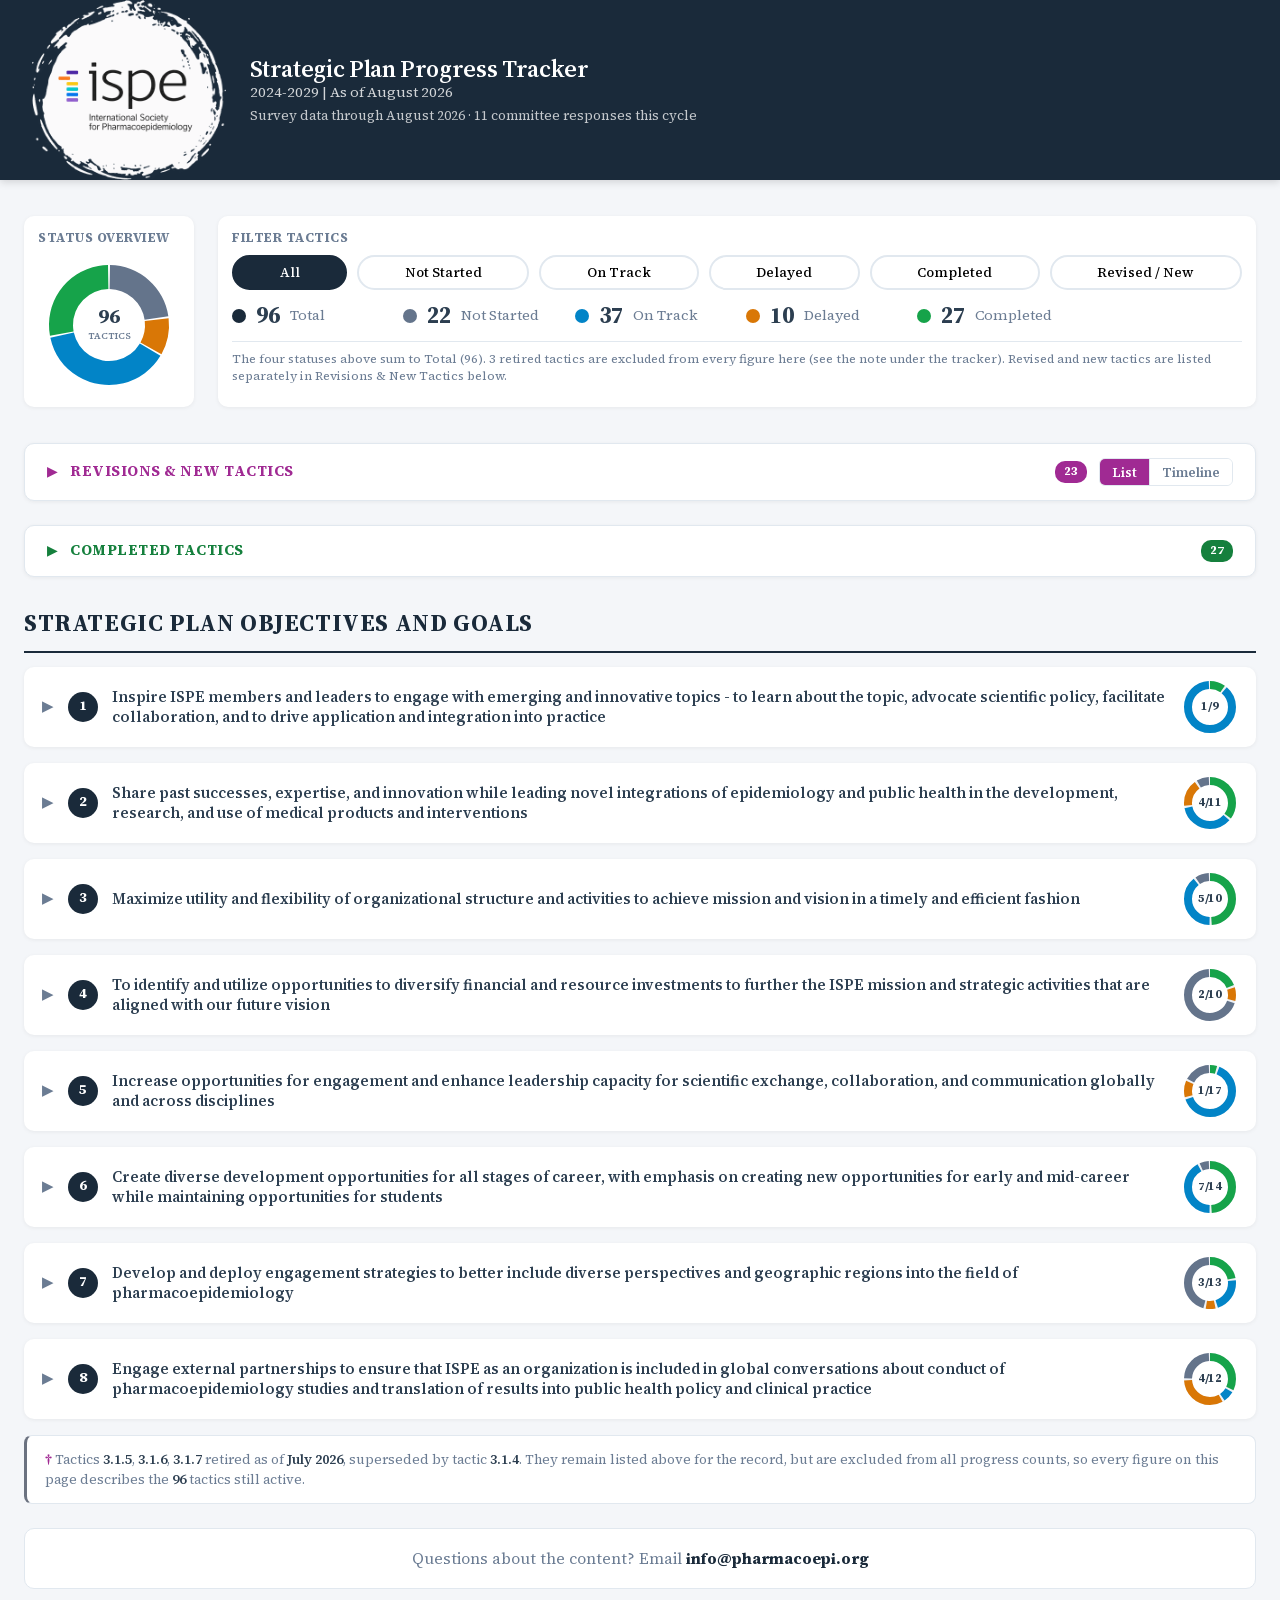
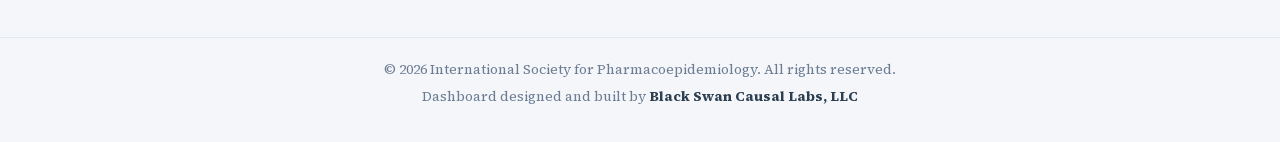
==== commit afed214d: "Finish "Efforts" -> "tactics", and drop Revised / New from the export The 2026-08-10 pass recorded t" ====
--- a/index.html
+++ b/index.html
@@ -768,7 +768,7 @@
       <canvas id="statusChart" width="140" height="140"></canvas>
     </div>
     <div class="filter-card">
-      <h3>Filter Strategic Efforts</h3>
+      <h3>Filter Tactics</h3>
       <div class="filter-row">
         <button class="filter-btn active" data-status="all" onclick="setFilter('all', this)">All</button>
         <button class="filter-btn" data-status="Not Started" onclick="setFilter('Not Started', this)">Not Started</button>
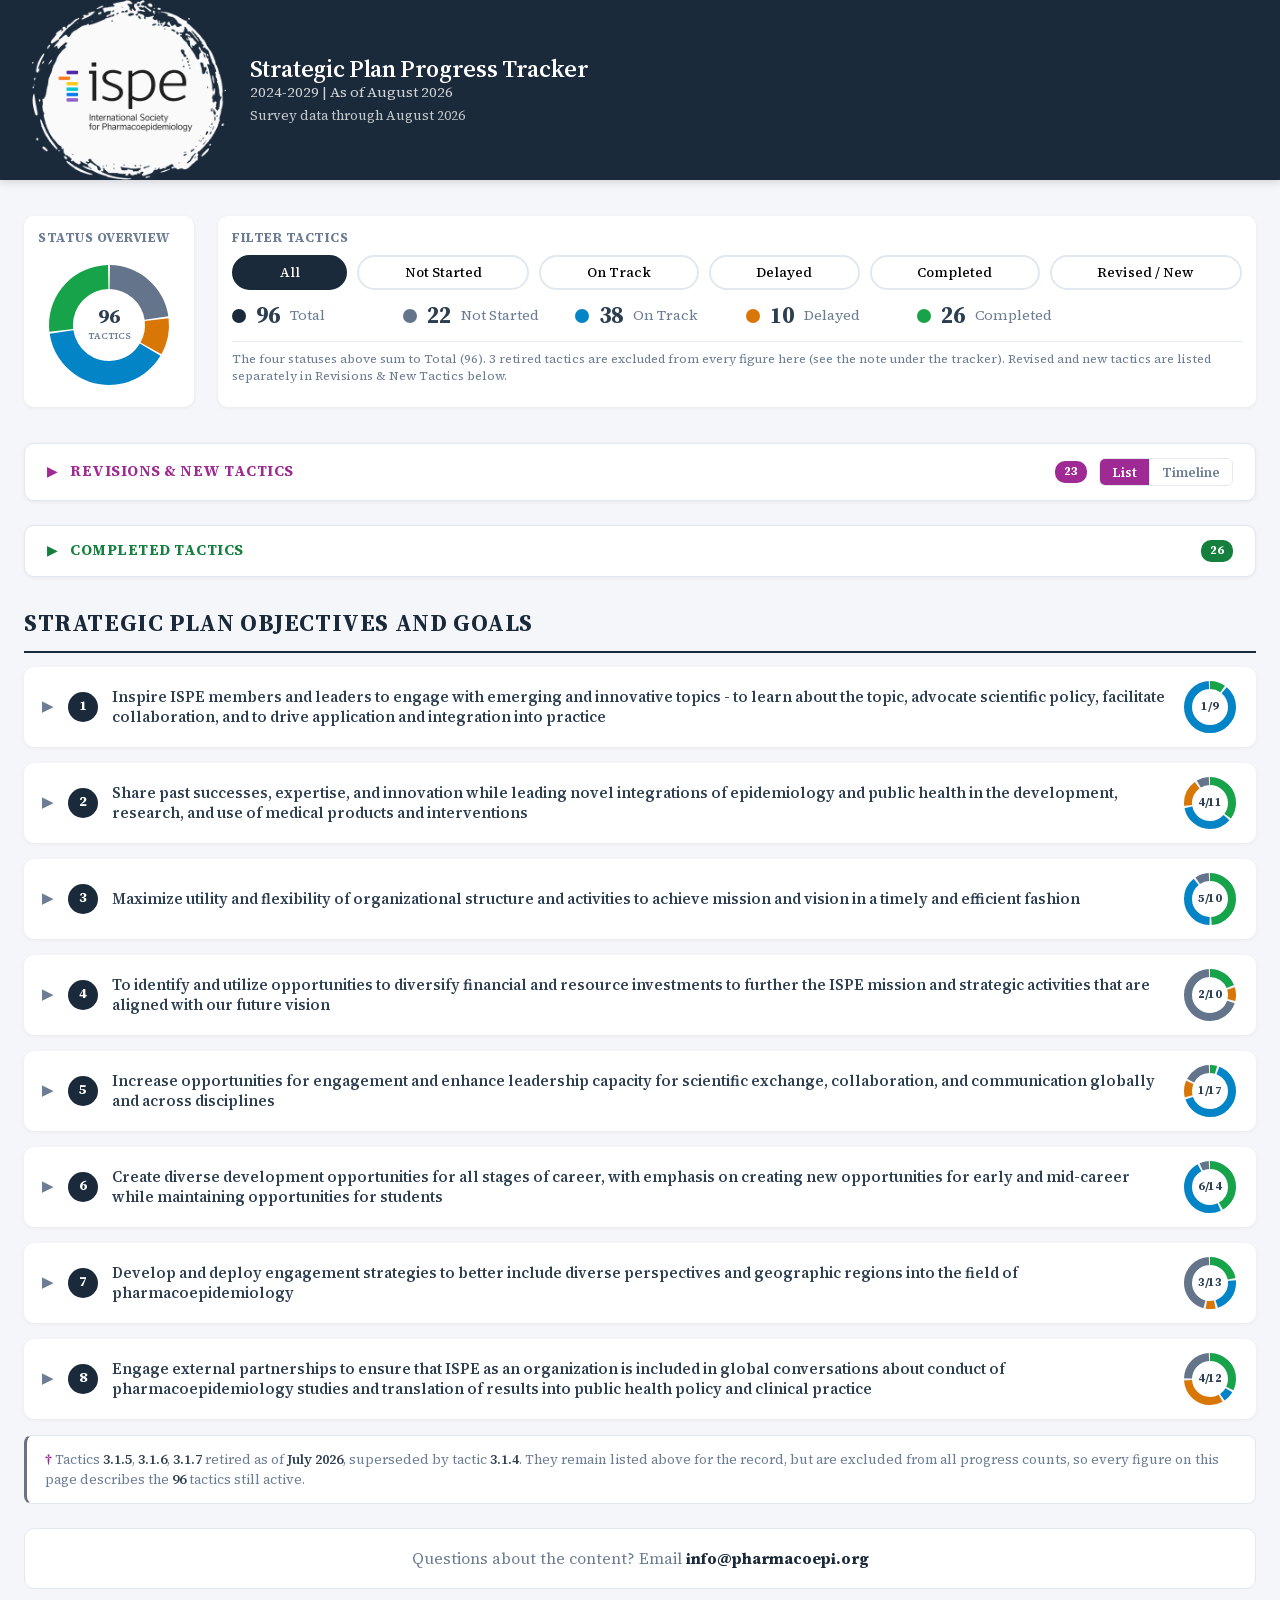
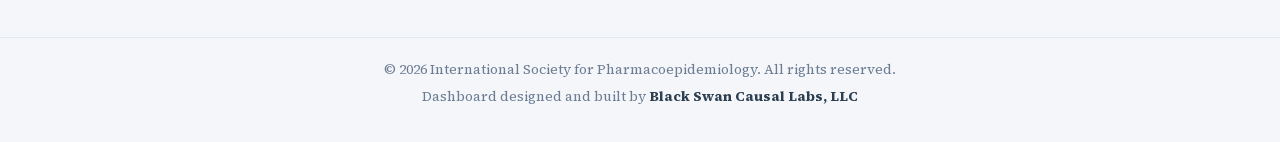
==== commit 5cfa9b02: "Drop the committee-response count from the public stamp Daniela, with Ursula agreeing: the "11 commi" ====
--- a/index.html
+++ b/index.html
@@ -667,8 +667,27 @@
   }
 
   /* Responsive */
+
+  /* Embedded in the ISPE page the content column is ~760px, which used to fall
+     under the 900px breakpoint below: the two cards stacked, and a 140px donut
+     sat alone in a full-width box with ~150px of dead space around it. They now
+     stay side by side down to 600px, which is where 170px + the filter buttons
+     genuinely stop fitting. Two supporting fixes at this width:
+       - the donut centres in whatever height the filter card sets, instead of
+         hanging at the top of a stretched grid cell;
+       - filter buttons size to their text. They are `flex: 1 1 auto` by default
+         so a full row divides evenly, but at this width they wrap, and a lone
+         wrapped button would stretch across an entire row on its own. */
+  @media (max-width: 900px) and (min-width: 600px) {
+    .chart-card { display: flex; flex-direction: column; }
+    .chart-card canvas { margin: auto; }
+    .filter-row .filter-btn { flex: 0 1 auto; }
+  }
+  @media (max-width: 600px) {
+    .chart-filter-row { grid-template-columns: 1fr; }
+  }
+
   @media (max-width: 900px) {
-    .chart-filter-row { grid-template-columns: 1fr; }
     /* Still flush, just shorter — the emblem keeps setting the height. */
     .header { flex-wrap: wrap; padding: 0 16px; }
     .header img { height: 140px; }
@@ -901,9 +920,7 @@
     if (el) el.textContent = data.metadata.as_of_date;
   }
   let latest = null;
-  const committees = new Set();
   data.objectives.forEach(o => o.goals.forEach(g => {
-    (g.responding_committees || []).forEach(c => committees.add(c));
     g.tactics.forEach(t => {
       const d = t.last_reported_at || t.revised_at;
       if (d && (!latest || d > latest)) latest = d;
@@ -919,12 +936,12 @@
     // making this stamp MORE stale rather than less.
     const through = meta.cycle_label || (latest ? formatMonthYear(latest) : null);
     if (through) parts.push('Survey data through ' + through);
-    const thisCycle = (meta.cycle_committees || []).length;
-    if (thisCycle) {
-      parts.push(thisCycle + ' committee response' + (thisCycle === 1 ? '' : 's') + ' this cycle');
-    } else if (committees.size) {
-      parts.push(committees.size + ' committee response' + (committees.size === 1 ? '' : 's'));
-    }
+    // No committee-response count here on purpose. It read as a completeness
+    // claim without its denominator - 11 of 14 committees reported, and one of
+    // the 12 rows was a second Executive submission - so the number invited
+    // exactly the wrong inference. Removed at Daniela's request (Ursula
+    // agreed), 2026-08-21. The count is still in admin.html, where knowing
+    // cycle coverage is the point. See DECISIONS.
     stamp.textContent = parts.join(' · ');
   }
   renderAll();
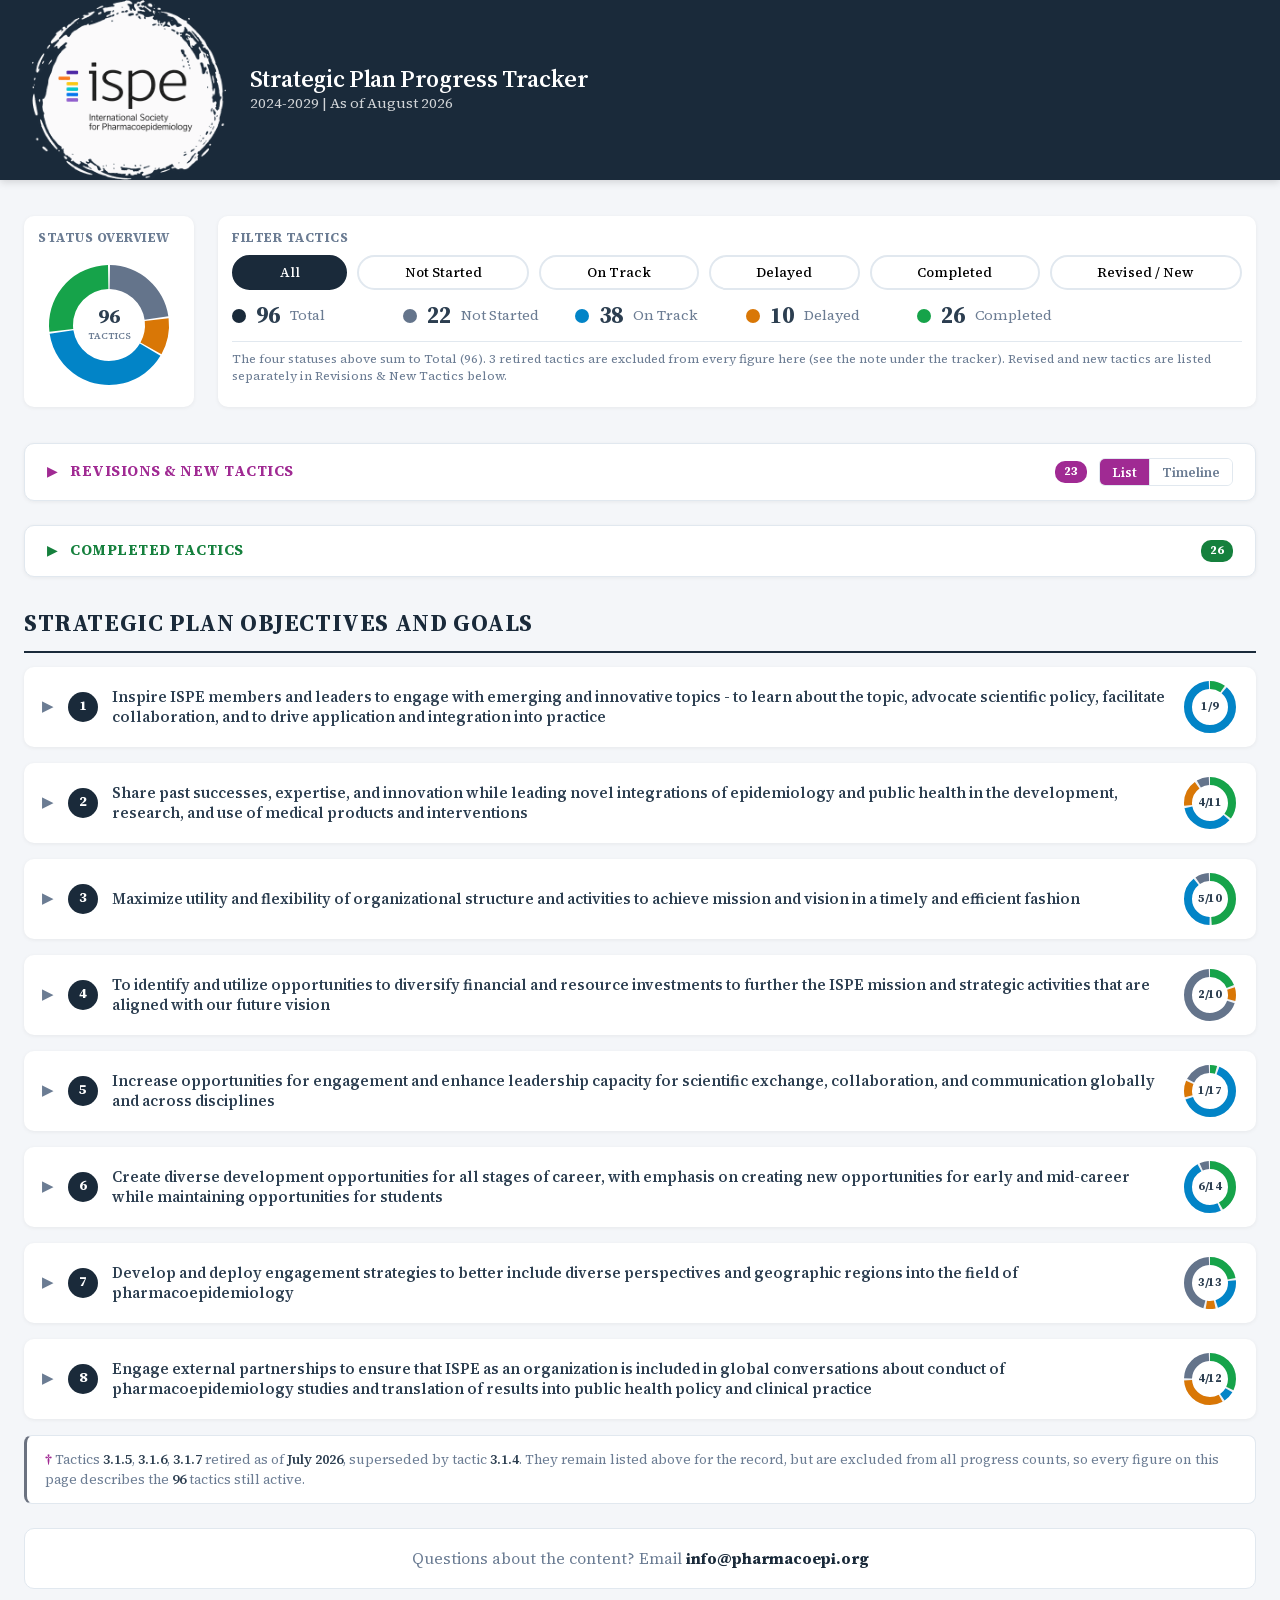
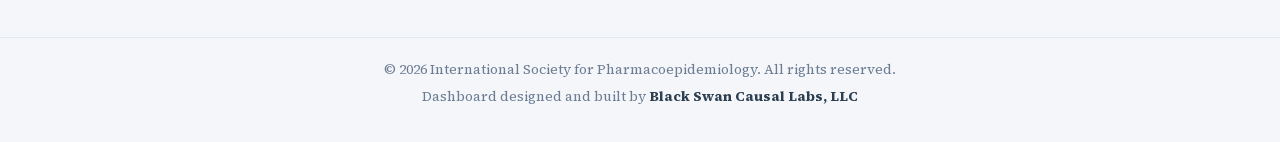
==== commit 046f172a: "Remove the survey stamp from the public header Daniela: the "Survey data through August 2026" line i" ====
--- a/index.html
+++ b/index.html
@@ -775,7 +775,6 @@
   <div class="header-text">
     <h1>Strategic Plan Progress Tracker</h1>
     <p>2024-2029 | As of <span id="asOfDate">February 2026</span></p>
-    <p id="surveyStamp" style="font-size: 0.78rem; opacity: 0.75; margin-top: 2px;"></p>
   </div>
 </div>
 
@@ -919,31 +918,13 @@
     const el = document.getElementById('asOfDate');
     if (el) el.textContent = data.metadata.as_of_date;
   }
-  let latest = null;
-  data.objectives.forEach(o => o.goals.forEach(g => {
-    g.tactics.forEach(t => {
-      const d = t.last_reported_at || t.revised_at;
-      if (d && (!latest || d > latest)) latest = d;
-    });
-  }));
-  const stamp = document.getElementById('surveyStamp');
-  if (stamp) {
-    const meta = data.metadata || {};
-    const parts = [];
-    // Prefer the cycle this file was built from. Deriving the date from tactic
-    // provenance alone pins the stamp to the newest carried-forward date, and
-    // the current export carries no dates at all - so ingesting fresh data was
-    // making this stamp MORE stale rather than less.
-    const through = meta.cycle_label || (latest ? formatMonthYear(latest) : null);
-    if (through) parts.push('Survey data through ' + through);
-    // No committee-response count here on purpose. It read as a completeness
-    // claim without its denominator - 11 of 14 committees reported, and one of
-    // the 12 rows was a second Executive submission - so the number invited
-    // exactly the wrong inference. Removed at Daniela's request (Ursula
-    // agreed), 2026-08-21. The count is still in admin.html, where knowing
-    // cycle coverage is the point. See DECISIONS.
-    stamp.textContent = parts.join(' · ');
-  }
+  // No survey stamp under the header. It carried "Survey data through <cycle>"
+  // and a committee-response count; both are gone (Daniela, Ursula agreeing,
+  // 2026-08-21). The count read as a completeness claim without its
+  // denominator, and the date merely restated the "As of <cycle>" line
+  // directly above it. The whole `latest` pass existed only to date this
+  // stamp, so it goes too - `cycle_label` is what the As-of line uses.
+  // admin.html keeps its stamp: cycle coverage matters internally.
   renderAll();
 }
 
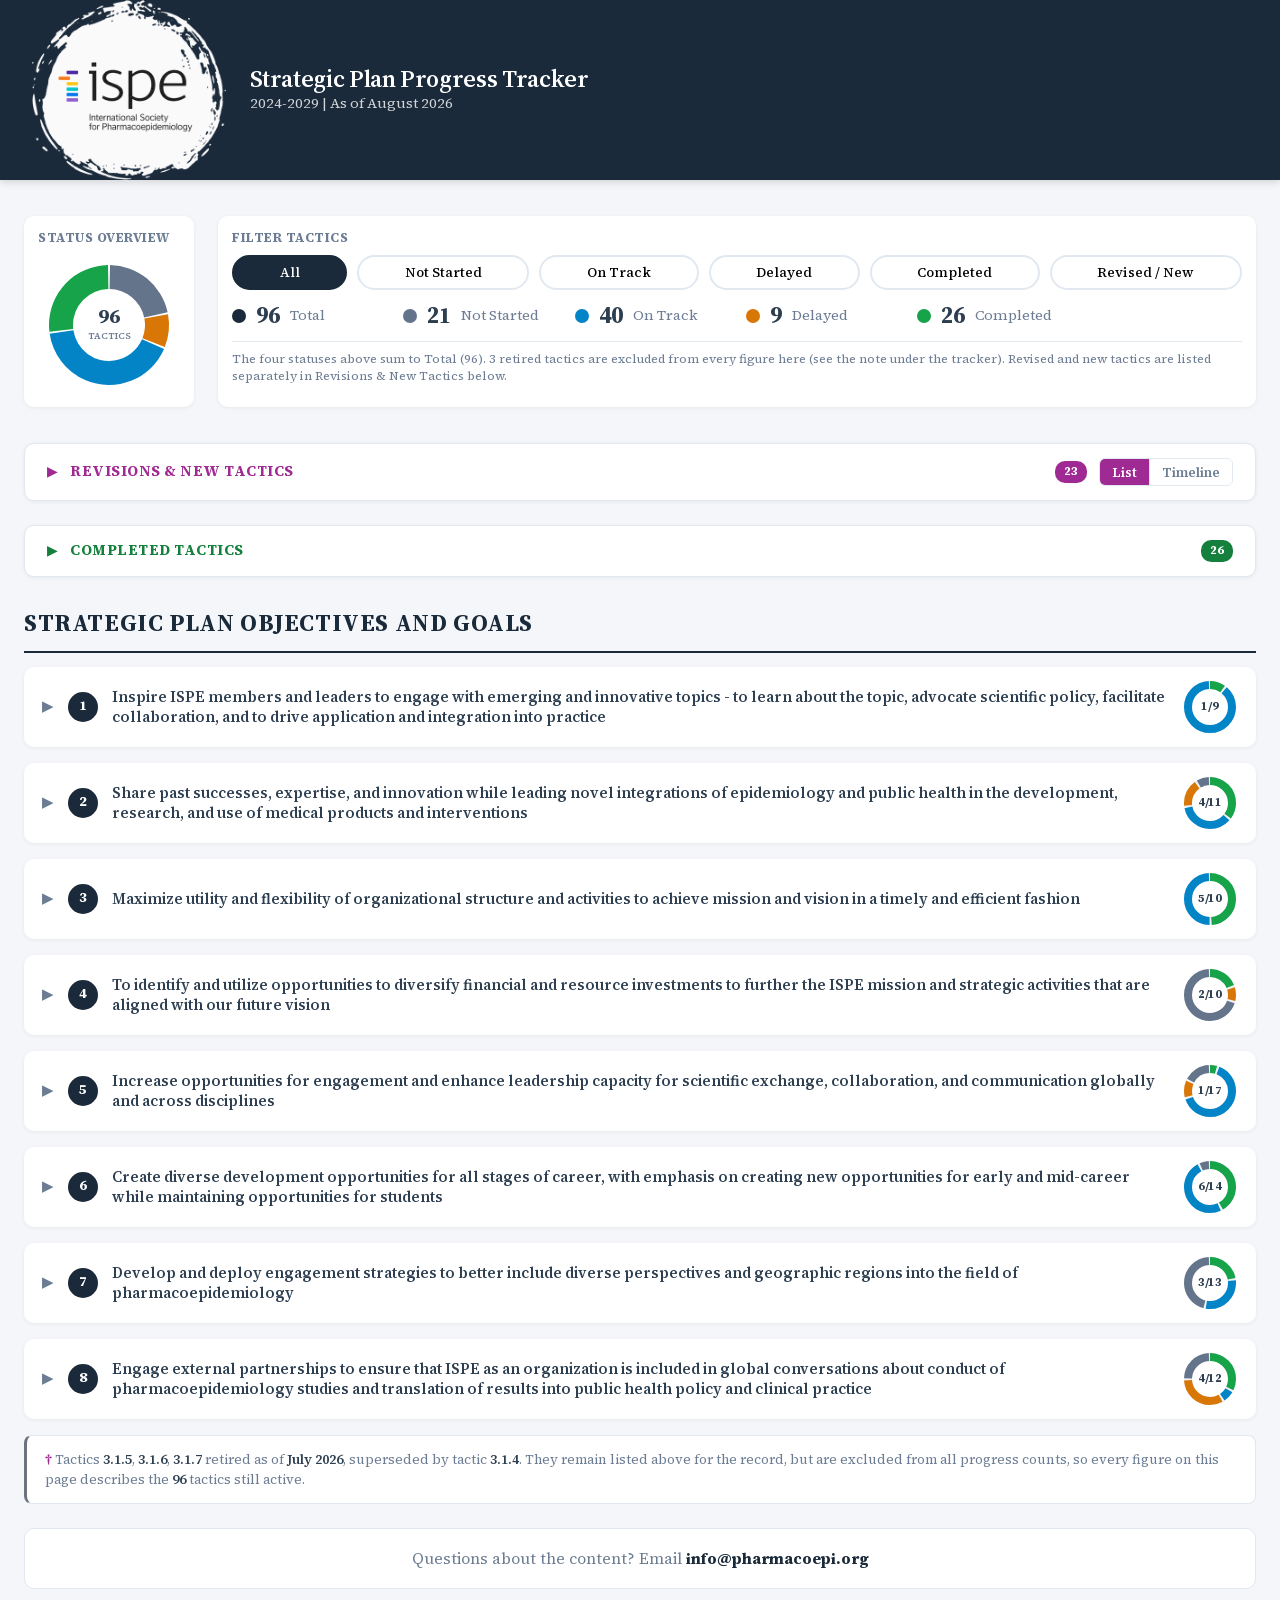
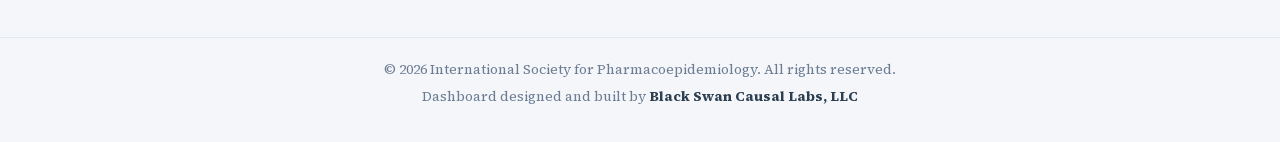
==== commit 88d8a98e: "REV / NEW badges mark this report only, not all history Laura, with Daniela agreeing (2026-08-25): "" ====
--- a/index.html
+++ b/index.html
@@ -1570,12 +1570,31 @@
   return `<span class="status-badge ${cls}" data-glyph="${STATUS_GLYPH[status] || '○'}">${status}</span>`;
 }
 
+// A REV / NEW badge marks what changed in THIS report, not what has ever
+// changed. Without this the badges are permanent: the March 2026 tracker's 13
+// flags were still showing in August, sitting beside August's own and
+// indistinguishable on the row, so a six-month-old change looked current.
+// Agreed with Laura and Daniela, 2026-08-25. The full history is NOT lost - the
+// Revisions & New Tactics section still lists every revision and dates each one
+// ("Documented in March 2026"), which is the transparency Daniela asked to keep.
+// `new_at` does not exist in the data yet: nothing currently dates
+// is_new_in_plan, so NEW shows for nothing. Reading it here means the badge
+// starts working by itself the day something sets it.
+// No cycle_date (the stale-data fallback) badges nothing rather than everything.
+function changedThisCycle(t) {
+  const cycle = String((data.metadata && data.metadata.cycle_date) || '').slice(0, 10);
+  if (!cycle) return false;
+  const when = String((t && (t.revised_at || t.new_at)) || '').slice(0, 10);
+  return !!when && when >= cycle;
+}
+
 function renderTactic(t) {
   const visible = tacticVisible(t);
-  const revBadge = t.is_revised
+  const badgeCurrent = changedThisCycle(t);
+  const revBadge = (t.is_revised && badgeCurrent)
     ? ` <span style="display:inline-block;background:${data.changed_color||'#a02a93'};color:white;font-size:0.6rem;font-weight:700;padding:1px 5px;border-radius:8px;margin-left:2px;vertical-align:middle;" title="Revised — see Changes section above">REV</span>`
     : '';
-  const newBadge = t.is_new_in_plan
+  const newBadge = (t.is_new_in_plan && badgeCurrent)
     ? ` <span style="display:inline-block;background:#15803d;color:white;font-size:0.6rem;font-weight:700;padding:1px 5px;border-radius:8px;margin-left:2px;vertical-align:middle;" title="New tactic">NEW</span>`
     : '';
   const retired = isRetired(t);
